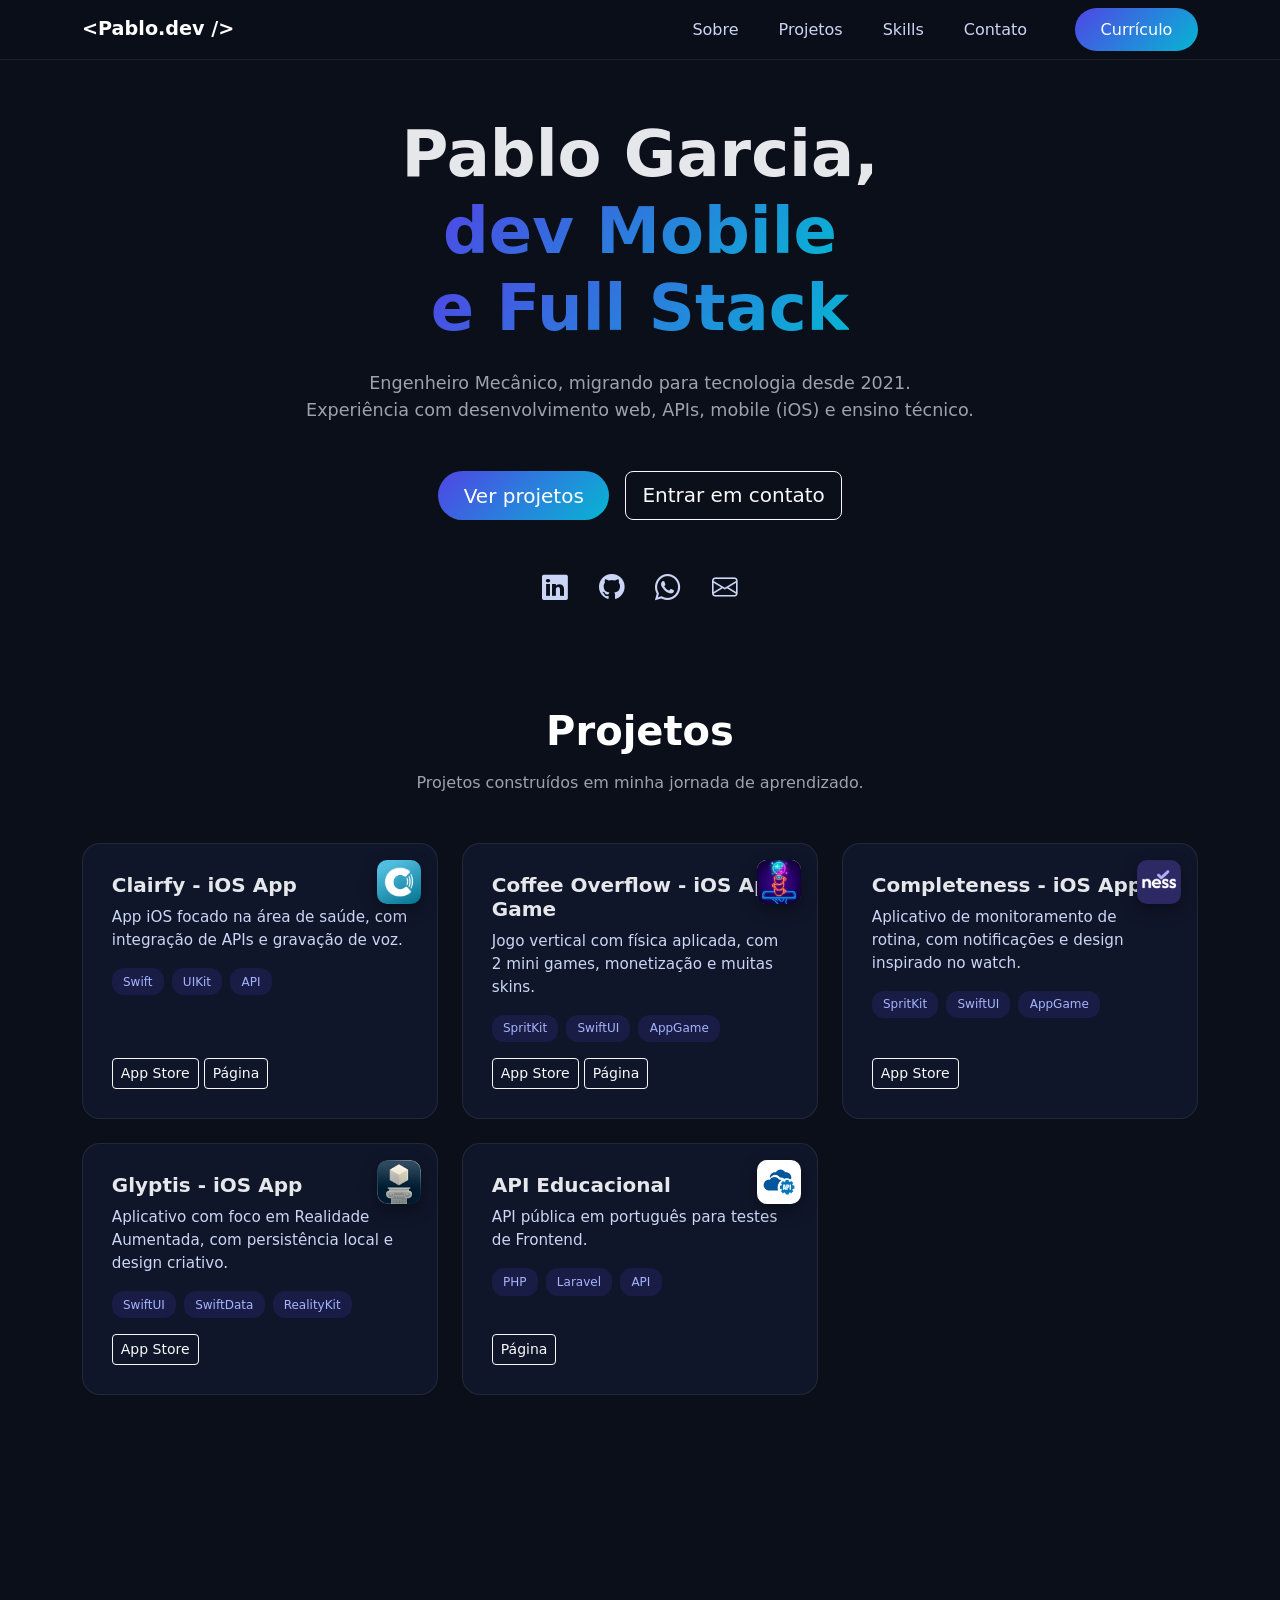
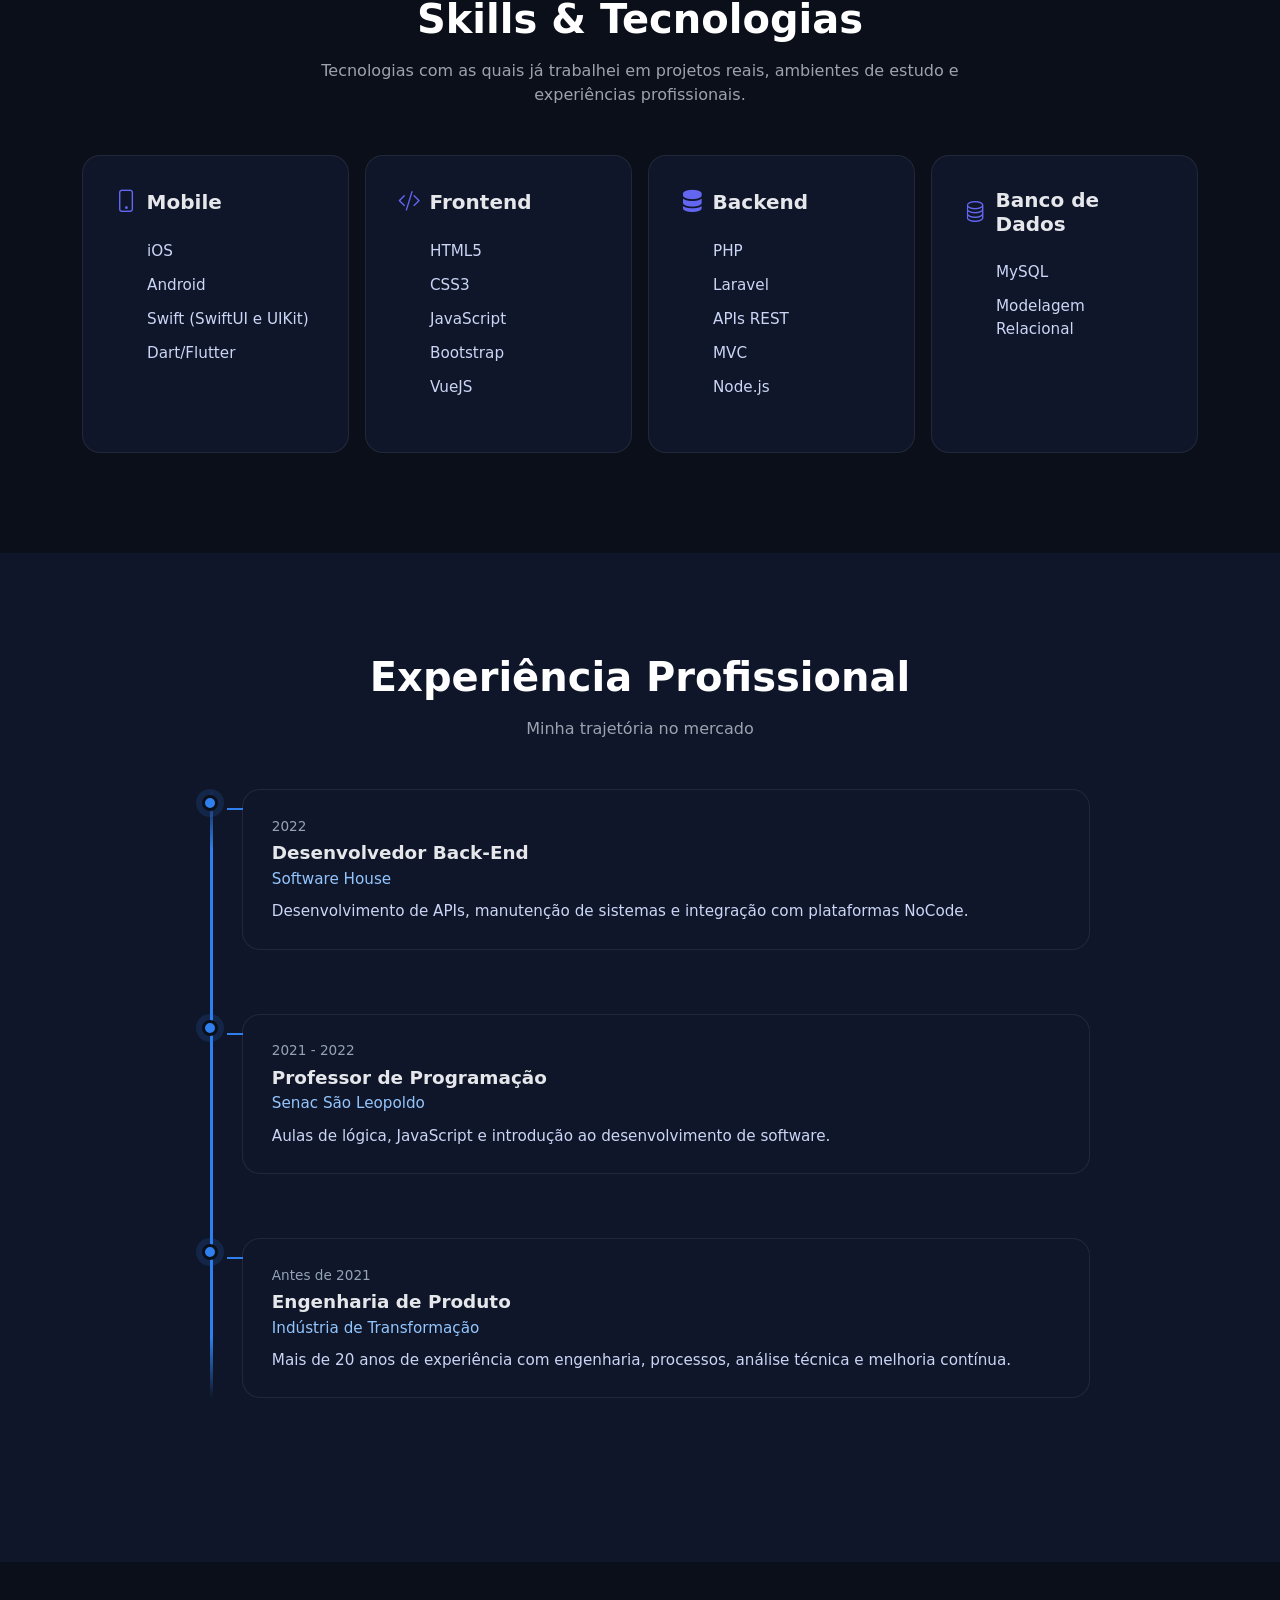
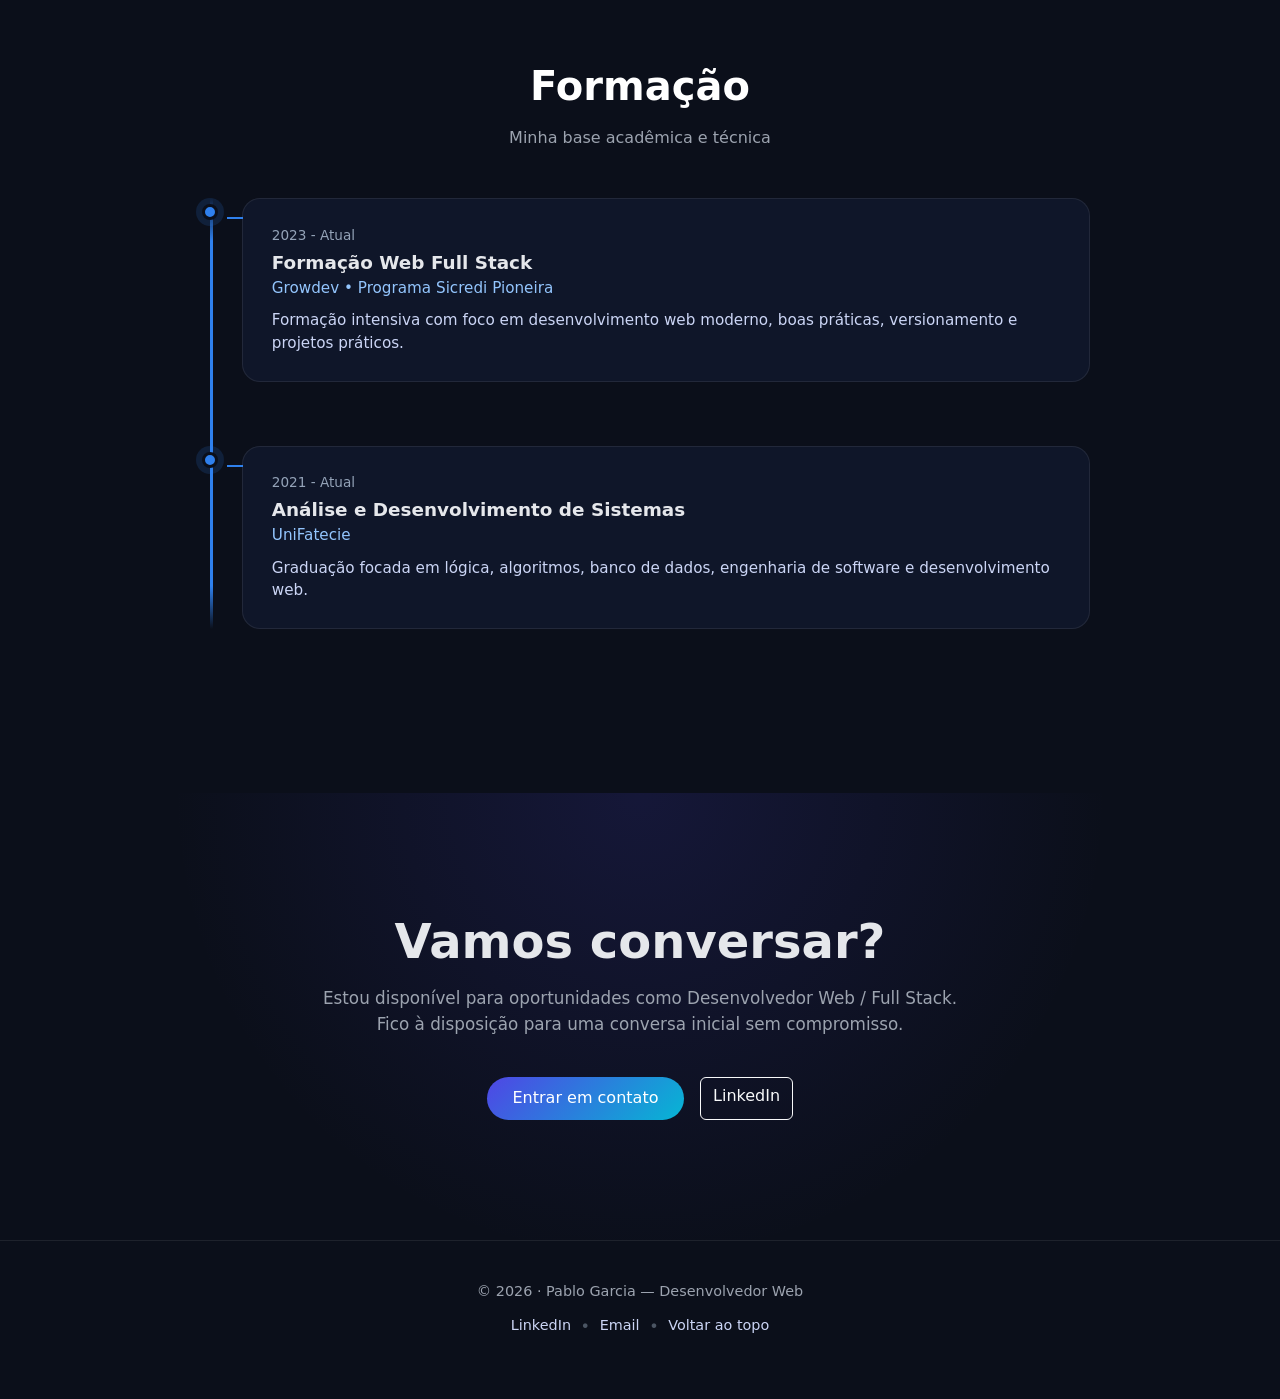
==== index.html @ 24e89b58 "Adição de colunas e correção de alguns dados" ====
<!DOCTYPE html>
<html lang="pt-BR">

<head>
    <meta charset="UTF-8" />
    <meta name="viewport" content="width=device-width, initial-scale=1.0" />
    <title>Pablo Garcia | Portfólio</title>

    <!-- Bootstrap -->
    <link href="https://cdn.jsdelivr.net/npm/bootstrap@5.3.3/dist/css/bootstrap.min.css" rel="stylesheet" />

    <!-- Icons -->
    <link href="https://cdn.jsdelivr.net/npm/bootstrap-icons@1.11.3/font/bootstrap-icons.css" rel="stylesheet" />

    <!-- Custom CSS -->
    <link rel="stylesheet" href="css/style.css" />
</head>

<body>

    <!-- NAVBAR -->
    <nav class="navbar navbar-expand-lg navbar-dark fixed-top custom-navbar">
        <div class="container">
            <a class="navbar-brand fw-bold" href="#">
                &lt;Pablo.dev /&gt;
            </a>

            <button class="navbar-toggler" type="button" data-bs-toggle="collapse" data-bs-target="#navbarNav">
                <span class="navbar-toggler-icon"></span>
            </button>

            <div class="collapse navbar-collapse justify-content-end" id="navbarNav">
                <ul class="navbar-nav align-items-lg-center gap-lg-4">
                    <li class="nav-item">
                        <a class="nav-link" href="#sobre">Sobre</a>
                    </li>
                    <li class="nav-item">
                        <a class="nav-link" href="#projetos">Projetos</a>
                    </li>
                    <li class="nav-item">
                        <a class="nav-link" href="#skills">Skills</a>
                    </li>
                    <li class="nav-item">
                        <a class="nav-link" href="#contato">Contato</a>
                    </li>
                    <li class="nav-item">
                        <a class="btn btn-gradient ms-lg-3" href="#">
                            Currículo
                        </a>
                    </li>
                </ul>
            </div>
        </div>
    </nav>

    <!-- HERO -->
    <section class="hero-section d-flex align-items-center">
        <div class="container text-center">

            <!-- <span class="badge badge-available mb-4">
                Disponível para novas oportunidades
            </span> -->

            <h1 class="hero-title mt-3">
                Pablo Garcia, <br />
                <span class="gradient-text">dev Mobile</span><br />
                <span class="gradient-text">e Full Stack</span>
            </h1>

            <p class="hero-subtitle mt-4">
                Engenheiro Mecânico, migrando para tecnologia desde 2021.<br />
                Experiência com desenvolvimento web, APIs, mobile (iOS)
                e ensino técnico.
            </p>

            <div class="d-flex justify-content-center gap-3 mt-5 flex-wrap">
                <a href="#projetos" class="btn btn-gradient btn-lg">
                    Ver projetos
                </a>
                <a href="#contato" class="btn btn-outline-light btn-lg">
                    Entrar em contato
                </a>
            </div>

            <div class="social-icons mt-5">
                <a href="https://www.linkedin.com/in/pablogarciadev/" class="me-3" target="_blank"
                    rel="noopener noreferrer" aria-label="LinkedIn">
                    <i class="bi bi-linkedin"></i></a>

                <a href="https://github.com/PabloGarcia48" class="me-3" target="_blank" rel="noopener noreferrer"
                    aria-label="GitHub">
                    <i class="bi bi-github"></i></a>

                <a href="https://wa.me/5551993482929" class="me-3" target="_blank" rel="noopener noreferrer"
                    aria-label="WhatsApp">
                    <i class="bi bi-whatsapp"></i></a>

                <a href="mailto:pablorobertodev@gmail.com" aria-label="email">
                    <i class="bi bi-envelope"></i></a>
            </div>

        </div>
    </section>

    <!-- PROJETOS -->
    <section id="projetos" class="section-padding">
        <div class="container">

            <div class="section-header text-center mb-5">
                <h2 class="section-title">Projetos</h2>
                <p class="section-subtitle">
                    Projetos construídos em minha jornada de aprendizado.
                </p>
            </div>

            <div class="row g-4">

                <!-- Projeto 1 -->
                <div class="col-md-6 col-lg-4">
                    <div class="project-card h-100">

                        <!-- App Icon -->
                        <img src="assets/ClairfyIcon.png" alt="Ícone do app Clairfy" class="project-icon" />

                        <div class="project-body">
                            <h5 class="project-title">Clairfy - iOS App</h5>
                            <p class="project-description">
                                App iOS focado na área de saúde,
                                com integração de APIs e gravação de voz.
                            </p>

                            <div class="project-tags">
                                <span class="tag">Swift</span>
                                <span class="tag">UIKit</span>
                                <span class="tag">API</span>
                            </div>
                        </div>

                        <div class="project-footer mt-3">
                            <a href="https://apps.apple.com/br/app/clairfy/id6747406139?l=en-GB" target="_blank"
                                rel="noopener noreferrer" class="btn btn-sm btn-outline-light">
                                App Store
                            </a>
                            <a href="https://clairfy.netlify.app" target="_blank" rel="noopener noreferrer"
                                class="btn btn-sm btn-outline-light">
                                Página
                            </a>
                        </div>
                    </div>
                </div>


                <!-- Projeto 2 -->

                <div class="col-md-6 col-lg-4">
                    <div class="project-card h-100">

                        <!-- App Icon -->
                        <img src="assets/CoffeeOverflowIcon.jpeg" alt="Ícone do app Coffee Overflow"
                            class="project-icon" />

                        <div class="project-body">
                            <h5 class="project-title">Coffee Overflow - iOS App Game</h5>
                            <p class="project-description">
                                Jogo vertical com física aplicada,
                                com 2 mini games, monetização e muitas skins.
                            </p>

                            <div class="project-tags">
                                <span class="tag">SpritKit</span>
                                <span class="tag">SwiftUI</span>
                                <span class="tag">AppGame</span>
                            </div>
                        </div>

                        <div class="project-footer mt-3">
                            <a href="https://apps.apple.com/br/app/coffee-overflow-neon-rhythm/id6760731874?l=en-GB"
                                target="_blank" rel="noopener noreferrer" class="btn btn-sm btn-outline-light">
                                App Store
                            </a>
                            <a href="https://coffeeoverflow.lovable.app" target="_blank" rel="noopener noreferrer"
                                class="btn btn-sm btn-outline-light">
                                Página
                            </a>
                        </div>
                    </div>
                </div>

                <!-- Projeto 3 -->

                <div class="col-md-6 col-lg-4">
                    <div class="project-card h-100">

                        <!-- App Icon -->
                        <img src="assets/completenessIcon.jpg" alt="Ícone do app Completeness" class="project-icon" />

                        <div class="project-body">
                            <h5 class="project-title">Completeness - iOS App</h5>
                            <p class="project-description">
                                Aplicativo de monitoramento de rotina,
                                com notificações e design inspirado no watch.
                            </p>

                            <div class="project-tags">
                                <span class="tag">SpritKit</span>
                                <span class="tag">SwiftUI</span>
                                <span class="tag">AppGame</span>
                            </div>
                        </div>

                        <div class="project-footer mt-3">
                            <a href="https://apps.apple.com/br/app/completeness/id6752423274?l=en-GB" target="_blank"
                                rel="noopener noreferrer" class="btn btn-sm btn-outline-light">
                                App Store
                            </a>
                        </div>
                    </div>
                </div>

                <!-- Projeto 4 -->

                <div class="col-md-6 col-lg-4">
                    <div class="project-card h-100">

                        <!-- App Icon -->
                        <img src="assets/GlyptisIcon.png" alt="Ícone do app Glyptis" class="project-icon" />

                        <div class="project-body">
                            <h5 class="project-title">Glyptis - iOS App</h5>
                            <p class="project-description">
                                Aplicativo com foco em Realidade Aumentada,
                                com persistência local e design criativo.
                            </p>

                            <div class="project-tags">
                                <span class="tag">SwiftUI</span>
                                <span class="tag">SwiftData</span>
                                <span class="tag">RealityKit</span>
                            </div>
                        </div>

                        <div class="project-footer mt-3">
                            <a href="https://apps.apple.com/br/app/glyptis-realidade-esculpida/id6755839447?l=en-GB"
                                target="_blank" rel="noopener noreferrer" class="btn btn-sm btn-outline-light">
                                App Store
                            </a>
                        </div>
                    </div>
                </div>

                <!-- Projeto 5 -->

                <div class="col-md-6 col-lg-4">
                    <div class="project-card h-100">

                        <!-- App Icon -->
                        <img src="assets/logoAPI.jpg" alt="Ícone do app Vibe4Fit" class="project-icon" />

                        <div class="project-body">
                            <h5 class="project-title">API Educacional</h5>
                            <p class="project-description">
                                API pública em português para testes
                                de Frontend.
                            </p>

                            <div class="project-tags">
                                <span class="tag">PHP</span>
                                <span class="tag">Laravel</span>
                                <span class="tag">API</span>
                            </div>
                        </div>

                        <div class="project-footer mt-3">
                            <a href="https://api-professores-main-2dg03s.laravel.cloud" target="_blank"
                                rel="noopener noreferrer" class="btn btn-sm btn-outline-light">
                                Página
                            </a>
                        </div>
                    </div>
                </div>
            </div>
        </div>
    </section>

    <!-- SKILLS -->
    <section id="skills" class="section-padding">
        <div class="container">

            <div class="section-header text-center mb-5">
                <h2 class="section-title">Skills & Tecnologias</h2>
                <p class="section-subtitle">
                    Tecnologias com as quais já trabalhei em projetos reais,
                    ambientes de estudo e experiências profissionais.
                </p>
            </div>

            <div class="row g-3">

                <!-- Mobile -->
                <div class="col-md-6 col-lg-3">
                    <div class="skill-card h-100">
                        <h5 class="skill-title">
                            <i class="bi bi-phone"></i> Mobile
                        </h5>

                        <ul class="skill-list">
                            <li>iOS</li>
                            <li>Android</li>
                            <li>Swift (SwiftUI e UIKit)</li>
                            <li>Dart/Flutter</li>
                        </ul>
                    </div>
                </div>

                <!-- Frontend -->
                <div class="col-md-6 col-lg-3">
                    <div class="skill-card h-100">
                        <h5 class="skill-title">
                            <i class="bi bi-code-slash"></i> Frontend
                        </h5>

                        <ul class="skill-list">
                            <li>HTML5</li>
                            <li>CSS3</li>
                            <li>JavaScript</li>
                            <li>Bootstrap</li>
                            <li>VueJS</li>
                        </ul>
                    </div>
                </div>

                <!-- Backend -->
                <div class="col-md-6 col-lg-3">
                    <div class="skill-card h-100">
                        <h5 class="skill-title">
                            <i class="bi bi-server"></i> Backend
                        </h5>

                        <ul class="skill-list">
                            <li>PHP</li>
                            <li>Laravel</li>
                            <li>APIs REST</li>
                            <li>MVC</li>
                            <li>Node.js</li>
                        </ul>
                    </div>
                </div>

                <!-- Banco de Dados -->
                <div class="col-md-6 col-lg-3">
                    <div class="skill-card h-100">
                        <h5 class="skill-title">
                            <i class="bi bi-database"></i> Banco de Dados
                        </h5>

                        <ul class="skill-list">
                            <li>MySQL</li>
                            <li>Modelagem Relacional</li>
                        </ul>
                    </div>
                </div>

                <!-- Ferramentas -->
                <!-- <div class="col-md-6 col-lg-4">
                    <div class="skill-card h-100">
                        <h5 class="skill-title">
                            <i class="bi bi-tools"></i> Ferramentas
                        </h5>

                        <ul class="skill-list">
                            <li>Xcode</li>
                            <li>VS Code</li>
                            <li>Git & GitHub</li>
                            <li>Postman</li>
                            <li>DBeaver</li>
                        </ul>
                    </div>
                </div> -->

                <!-- Ensino & Soft Skills -->
                <!-- <div class="col-md-6 col-lg-4">
                    <div class="skill-card h-100">
                        <h5 class="skill-title">
                            <i class="bi bi-mortarboard"></i> Ensino & Soft Skills
                        </h5>

                        <ul class="skill-list">
                            <li>Didática</li>
                            <li>Lógica de Programação</li>
                            <li>Mentoria</li>
                            <li>Comunicação</li>
                        </ul>
                    </div>
                </div> -->

            </div>
        </div>
    </section>

    <!-- Experiência Profissional -->

    <section id="experience" class="section-padding section-dark">
        <div class="container">
            <div class="section-header text-center mb-5">
                <h2 class="section-title">Experiência Profissional</h2>
                <p class="section-subtitle">Minha trajetória no mercado</p>
            </div>

            <div class="timeline">

                <div class="timeline-item">
                    <div class="timeline-dot"></div>
                    <div class="timeline-content">
                        <span class="timeline-date">2022</span>
                        <h5>Desenvolvedor Back-End</h5>
                        <span class="timeline-company">Software House</span>
                        <p>
                            Desenvolvimento de APIs, manutenção de sistemas e integração com plataformas NoCode.
                        </p>
                    </div>
                </div>

                <div class="timeline-item">
                    <div class="timeline-dot"></div>
                    <div class="timeline-content">
                        <span class="timeline-date">2021 - 2022</span>
                        <h5>Professor de Programação</h5>
                        <span class="timeline-company">Senac São Leopoldo</span>
                        <p>
                            Aulas de lógica, JavaScript e introdução ao desenvolvimento de software.
                        </p>
                    </div>
                </div>

                <div class="timeline-item">
                    <div class="timeline-dot"></div>
                    <div class="timeline-content">
                        <span class="timeline-date">Antes de 2021</span>
                        <h5>Engenharia de Produto</h5>
                        <span class="timeline-company">Indústria de Transformação</span>
                        <p>
                            Mais de 20 anos de experiência com engenharia, processos,
                            análise técnica e melhoria contínua.
                        </p>
                    </div>
                </div>

            </div>
        </div>
    </section>


    <!-- Formacao -->

    <section id="education" class="section-padding">
        <div class="container">
            <div class="section-header text-center mb-5">
                <h2 class="section-title">Formação</h2>
                <p class="section-subtitle">Minha base acadêmica e técnica</p>
            </div>

            <div class="timeline">

                <div class="timeline-item">
                    <div class="timeline-dot"></div>
                    <div class="timeline-content">
                        <span class="timeline-date">2023 - Atual</span>
                        <h5>Formação Web Full Stack</h5>
                        <span class="timeline-company">Growdev • Programa Sicredi Pioneira</span>
                        <p>
                            Formação intensiva com foco em desenvolvimento web moderno, boas práticas,
                            versionamento e projetos práticos.
                        </p>
                    </div>
                </div>

                <div class="timeline-item">
                    <div class="timeline-dot"></div>
                    <div class="timeline-content">
                        <span class="timeline-date">2021 - Atual</span>
                        <h5>Análise e Desenvolvimento de Sistemas</h5>
                        <span class="timeline-company">UniFatecie</span>
                        <p>
                            Graduação focada em lógica, algoritmos, banco de dados,
                            engenharia de software e desenvolvimento web.
                        </p>
                    </div>
                </div>

            </div>
        </div>
    </section>


    <!-- Call to Action -->

    <section id="cta" class="cta-section">
        <div class="container text-center">
            <h2 class="cta-title">Vamos conversar?</h2>
            <p class="cta-subtitle">
                Estou disponível para oportunidades como Desenvolvedor Web / Full Stack.
                Fico à disposição para uma conversa inicial sem compromisso.
            </p>

            <div class="cta-buttons">
                <a href="mailto:seuemail@email.com" class="btn btn-gradient">
                    Entrar em contato
                </a>
                <a href="https://www.linkedin.com/in/seulinkedin" target="_blank" class="btn btn-outline-light">
                    LinkedIn
                </a>
            </div>
        </div>
    </section>



    <!-- Footer -->
    <footer class="site-footer">
        <div class="container text-center">
            <p>
                © 2026 · Pablo Garcia — Desenvolvedor Web
            </p>

            <div class="footer-links">
                <a href="https://www.linkedin.com/in/seulinkedin" target="_blank">
                    LinkedIn
                </a>
                <span>•</span>
                <a href="mailto:seuemail@email.com">
                    Email
                </a>
                <span>•</span>
                <a href="#top">
                    Voltar ao topo
                </a>
            </div>
        </div>
    </footer>



    <!-- Bootstrap JS -->
    <script src="https://cdn.jsdelivr.net/npm/bootstrap@5.3.3/dist/js/bootstrap.bundle.min.js"></script>

    <!-- Animacao JS -->
    <script>
        document.addEventListener("DOMContentLoaded", () => {
            const items = document.querySelectorAll(".timeline-item");

            const observer = new IntersectionObserver(
                (entries, observer) => {
                    entries.forEach(entry => {
                        if (entry.isIntersecting) {
                            entry.target.classList.add("is-visible");
                            observer.unobserve(entry.target);
                        }
                    });
                },
                {
                    threshold: 0.25
                }
            );

            items.forEach(item => observer.observe(item));
        });
    </script>

</body>

</html>
---- css/style.css ----
/* =========================
   RESET / BASE
========================= */

* {
  margin: 0;
  padding: 0;
  box-sizing: border-box;
}

body {
  background-color: #0b0f1a;
  color: #e5e7eb;
  font-family: "Inter", system-ui, sans-serif;
  scroll-behavior: smooth;
}

/* =========================
   NAVBAR
========================= */

.custom-navbar {
  background: rgba(11, 15, 26, 0.85);
  backdrop-filter: blur(10px);
  border-bottom: 1px solid rgba(255, 255, 255, 0.08);
}

.navbar-brand {
  font-size: 1.2rem;
  font-weight: 700;
  color: #ffffff !important;
}

.nav-link {
  color: #cbd5f5 !important;
  transition: color 0.3s ease;
}

.nav-link:hover {
  color: #ffffff !important;
}

/* =========================
   BOTÕES
========================= */

.btn-gradient {
  background: linear-gradient(135deg, #4f46e5, #06b6d4);
  color: #ffffff;
  border: none;
  border-radius: 30px;
  padding: 0.6rem 1.6rem;
  transition: transform 0.2s ease, box-shadow 0.2s ease;
}

.btn-gradient:hover {
  transform: translateY(-2px);
  box-shadow: 0 10px 25px rgba(79, 70, 229, 0.4);
}

/* =========================
   HERO
========================= */

.hero-section {
  /* min-height: 100vh; */
  padding-top: 100px;
  text-align: center;
}

.badge-available {
  background: rgba(34, 197, 94, 0.15);
  color: #22c55e;
  padding: 0.5rem 1rem;
  border-radius: 20px;
  font-size: 0.9rem;
  display: inline-block;
  margin-bottom: 1rem;
}

.hero-title {
  font-size: clamp(2.5rem, 5vw, 4rem);
  font-weight: 800;
  line-height: 1.2;
  margin-bottom: 1rem;
}

.gradient-text {
  background: linear-gradient(135deg, #4f46e5, #06b6d4);
  -webkit-background-clip: text;
  -webkit-text-fill-color: transparent;
}

.hero-subtitle {
  max-width: 720px;
  margin: 0 auto;
  font-size: 1.1rem;
  color: #9ca3af;
}

/* =========================
   SOCIAL ICONS
========================= */

.social-icons {
  margin-top: 2rem;
}

.social-icons a {
  font-size: 1.6rem;
  color: #cbd5f5;
  margin: 0 0.6rem;
  transition: color 0.3s ease;
}

.social-icons a:hover {
  color: #ffffff;
}

/* =========================
   SECTIONS
========================= */

.section-padding {
  padding: 100px 0;
}

.section-dark {
  background-color: #0f1629;
}

/* =========================
   SECTION HEADERS (GENÉRICOS)
========================= */

.section-header {
  text-align: center;
  margin-bottom: 4rem;
}

.section-header h2 {
  font-size: 2.5rem;
  font-weight: 800;
  color: #ffffff;
}

.section-header p {
  max-width: 640px;
  margin: 1rem auto 0;
  color: #9ca3af;
}

/* =========================
   PROJECT CARDS
========================= */

.project-card {
  background: #0f1629;
  border: 1px solid rgba(255, 255, 255, 0.08);
  border-radius: 18px;
  padding: 1.8rem;
  display: flex;
  flex-direction: column;
  justify-content: space-between;
  transition: transform 0.3s ease, box-shadow 0.3s ease;
}

.project-card:hover {
  transform: translateY(-6px);
  box-shadow: 0 20px 40px rgba(0, 0, 0, 0.4);
}

.project-title {
  font-weight: 700;
  margin-bottom: 0.6rem;
}

.project-description {
  font-size: 0.95rem;
  color: #cbd5f5;
  margin-bottom: 1rem;
}

/* =========================
   TAGS
========================= */

.project-tags {
  display: flex;
  flex-wrap: wrap;
  gap: 0.5rem;
}

.tag {
  background: rgba(79, 70, 229, 0.15);
  color: #a5b4fc;
  font-size: 0.75rem;
  padding: 0.3rem 0.7rem;
  border-radius: 12px;
}

/* =========================
   SKILLS
========================= */

.skill-card {
  background: #0f1629;
  border: 1px solid rgba(255, 255, 255, 0.08);
  border-radius: 18px;
  padding: 2rem;
  transition: transform 0.3s ease, box-shadow 0.3s ease;
}

.skill-card:hover {
  transform: translateY(-5px);
  box-shadow: 0 18px 36px rgba(0, 0, 0, 0.4);
}

.skill-title {
  font-weight: 700;
  margin-bottom: 1.2rem;
  display: flex;
  align-items: center;
  gap: 0.6rem;
}

.skill-title i {
  font-size: 1.4rem;
  color: #6366f1;
}

.skill-list {
  list-style: none;
}

.skill-list li {
  padding: 0.35rem 0;
  color: #cbd5f5;
  font-size: 0.95rem;
}

/* =========================
   TIMELINE (CORRIGIDA)
========================= */

.timeline {
  position: relative;
  max-width: 900px;
  margin: 0 auto;
  padding-left: 0;
}

/* linha só entre os eventos */
.timeline::before {
  content: "";
  position: absolute;
  left: 20px;
  top: 0;
  bottom: 0;
  width: 3px;
  background: linear-gradient(
    to bottom,
    transparent,
    #2f80ed 10%,
    #2f80ed 90%,
    transparent
  );
}

.timeline-item {
  position: relative;
  display: flex;
  gap: 24px;
  margin-bottom: 4rem;
}

/* DOT real */
.timeline-dot {
  flex-shrink: 0;
  width: 16px;
  height: 16px;
  margin-left: 12px;
  margin-top: 6px;
  background-color: #2f80ed;
  border-radius: 50%;
  border: 3px solid #0b0f1a;
  box-shadow: 0 0 0 6px rgba(47, 128, 237, 0.15);
}

/* CARD conectado */
.timeline-content {
  background-color: #0f1629;
  border: 1px solid rgba(255, 255, 255, 0.08);
  padding: 1.6rem 1.8rem;
  border-radius: 18px;
  width: 100%;
  position: relative;
}

/* “ponte” entre dot e card */
.timeline-content::before {
  content: "";
  position: absolute;
  left: -16px;
  top: 18px;
  width: 16px;
  height: 2px;
  background-color: #2f80ed;
}

.timeline-date {
  font-size: 0.85rem;
  color: #94a3b8;
  margin-bottom: 0.4rem;
  display: block;
}

.timeline-content h5 {
  font-size: 1.15rem;
  font-weight: 700;
  margin-bottom: 0.2rem;
}

.timeline-company {
  font-size: 0.95rem;
  color: #93c5fd;
  margin-bottom: 0.6rem;
  display: block;
}

.timeline-content p {
  font-size: 0.95rem;
  color: #cbd5f5;
  margin: 0;
}

/* =========================
   MOBILE
========================= */

@media (max-width: 768px) {
  .timeline::before {
    left: 14px;
  }

  .timeline-dot {
    margin-left: 6px;
  }

  .timeline-content::before {
    left: -12px;
    width: 12px;
  }
}


/* =========================
   RESPONSIVO
========================= */

@media (max-width: 768px) {
  .section-padding {
    padding: 80px 0;
  }

  .hero-title {
    font-size: 2.4rem;
  }

  .timeline {
    padding-left: 24px;
  }

  .timeline-content {
    margin-left: 24px;
    padding: 1.2rem;
  }
}

/* =========================
   TIMELINE – ANIMAÇÃO
========================= */

.timeline-item {
  opacity: 0;
  transform: translateY(30px);
  transition:
    opacity 0.6s ease-out,
    transform 0.6s ease-out;
}

/* estado visível */
.timeline-item.is-visible {
  opacity: 1;
  transform: translateY(0);
}

/* dot entra antes */
.timeline-dot {
  transform: scale(0);
  transition: transform 0.4s ease-out;
}

.timeline-item.is-visible .timeline-dot {
  transform: scale(1);
}

/* card entra levemente depois */
.timeline-content {
  opacity: 0;
  transform: translateX(20px);
  transition:
    opacity 0.5s ease-out 0.15s,
    transform 0.5s ease-out 0.15s;
}

.timeline-item.is-visible .timeline-content {
  opacity: 1;
  transform: translateX(0);
}

/* =========================
   CTA FINAL
========================= */

.cta-section {
  padding: 120px 0;
  background: radial-gradient(
    circle at top,
    rgba(79, 70, 229, 0.15),
    transparent 60%
  );
}

.cta-title {
  font-size: clamp(2rem, 4vw, 3rem);
  font-weight: 800;
  margin-bottom: 1rem;
}

.cta-subtitle {
  max-width: 640px;
  margin: 0 auto 2.5rem;
  color: #9ca3af;
  font-size: 1.05rem;
}

.cta-buttons {
  display: flex;
  justify-content: center;
  gap: 1rem;
  flex-wrap: wrap;
}

/* =========================
   FOOTER
========================= */

.site-footer {
  padding: 40px 0 60px;
  background-color: #0b0f1a;
  border-top: 1px solid rgba(255, 255, 255, 0.08);
}

.site-footer p {
  margin: 0;
  font-size: 0.9rem;
  color: #9ca3af;
}

.footer-links {
  margin-top: 0.8rem;
  display: flex;
  justify-content: center;
  gap: 0.6rem;
  flex-wrap: wrap;
}

.footer-links a {
  color: #cbd5f5;
  font-size: 0.9rem;
  text-decoration: none;
  transition: color 0.3s;
}

.footer-links a:hover {
  color: #ffffff;
}

.footer-links span {
  color: #4b5563;
}

/* =========================
   PROJECT ICON
========================= */

.project-card {
  position: relative;
}

.project-icon {
  position: absolute;
  top: 16px;
  right: 16px;
  width: 44px;
  height: 44px;
  border-radius: 10px;
  object-fit: cover;
  box-shadow: 0 6px 16px rgba(0, 0, 0, 0.35);
  background-color: #111827;
}

.project-card:hover .project-icon {
  transform: scale(1.05);
  transition: transform 0.2s ease;
}
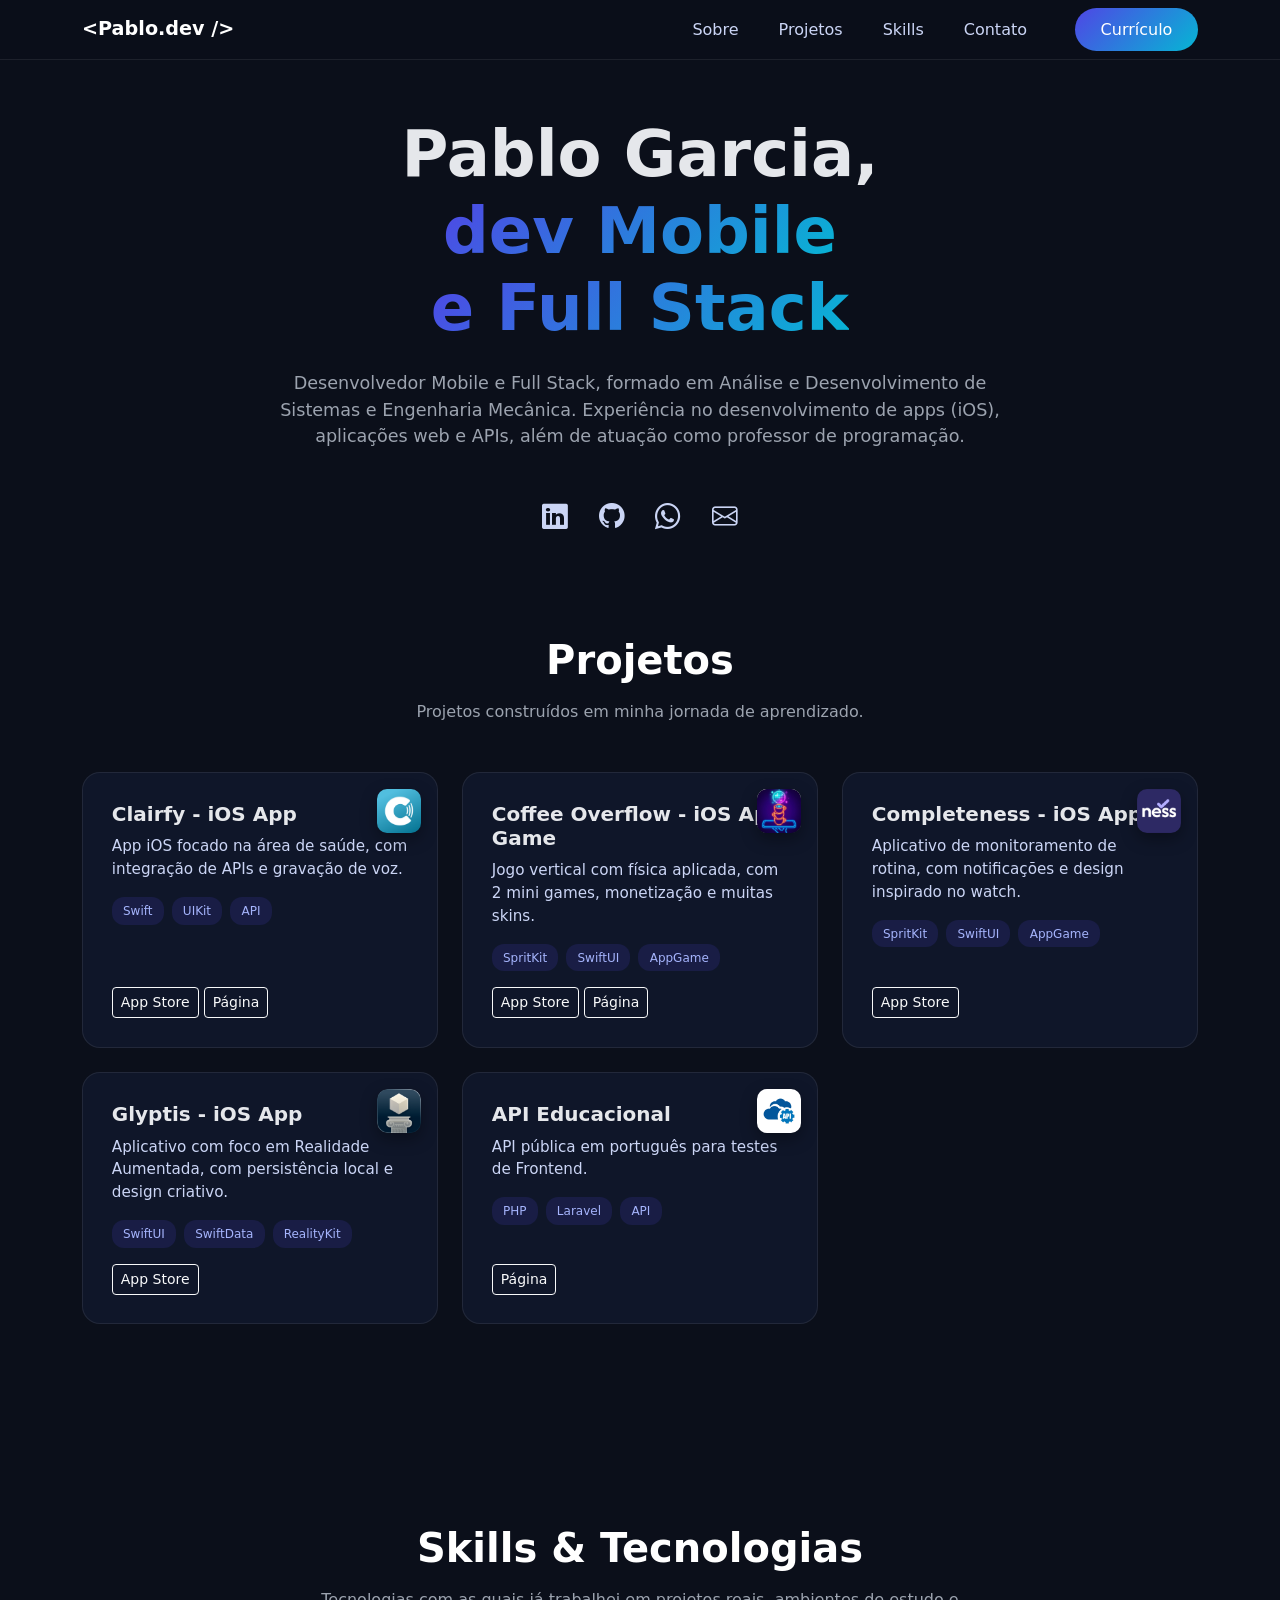
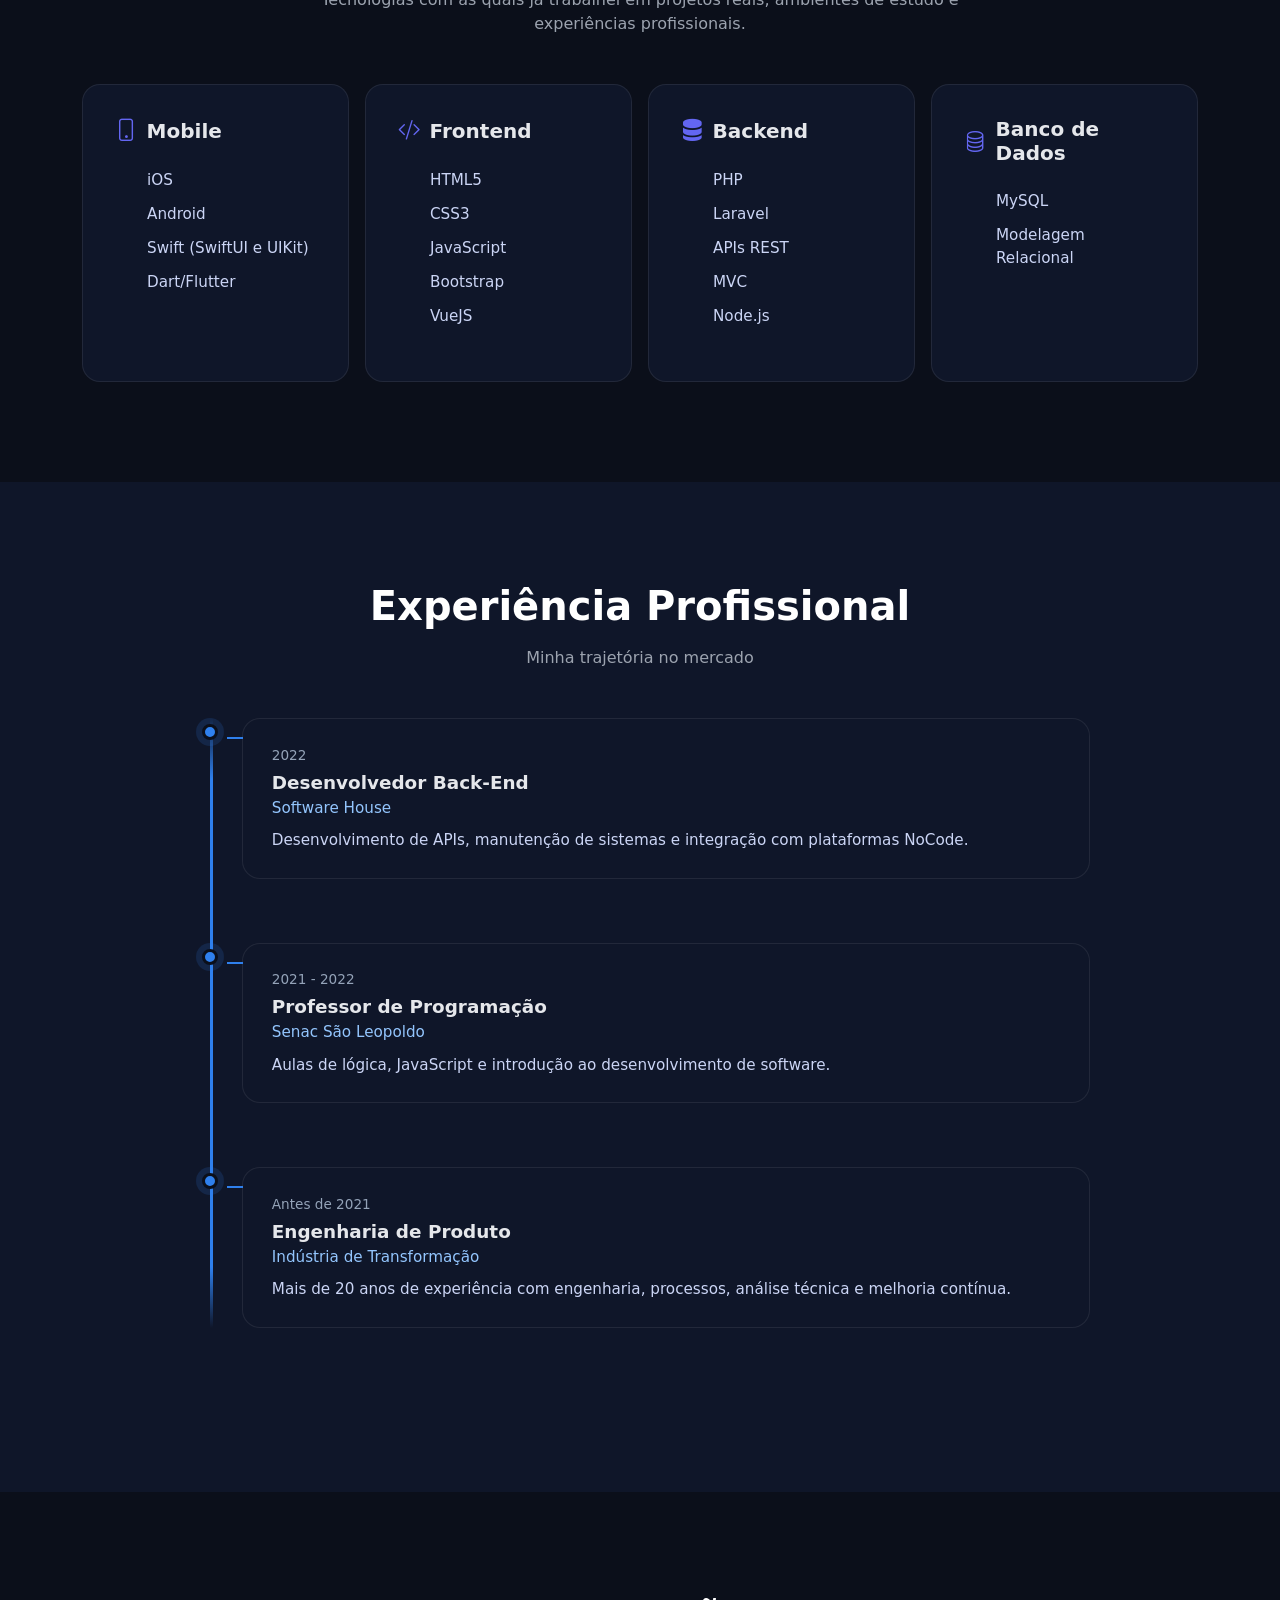
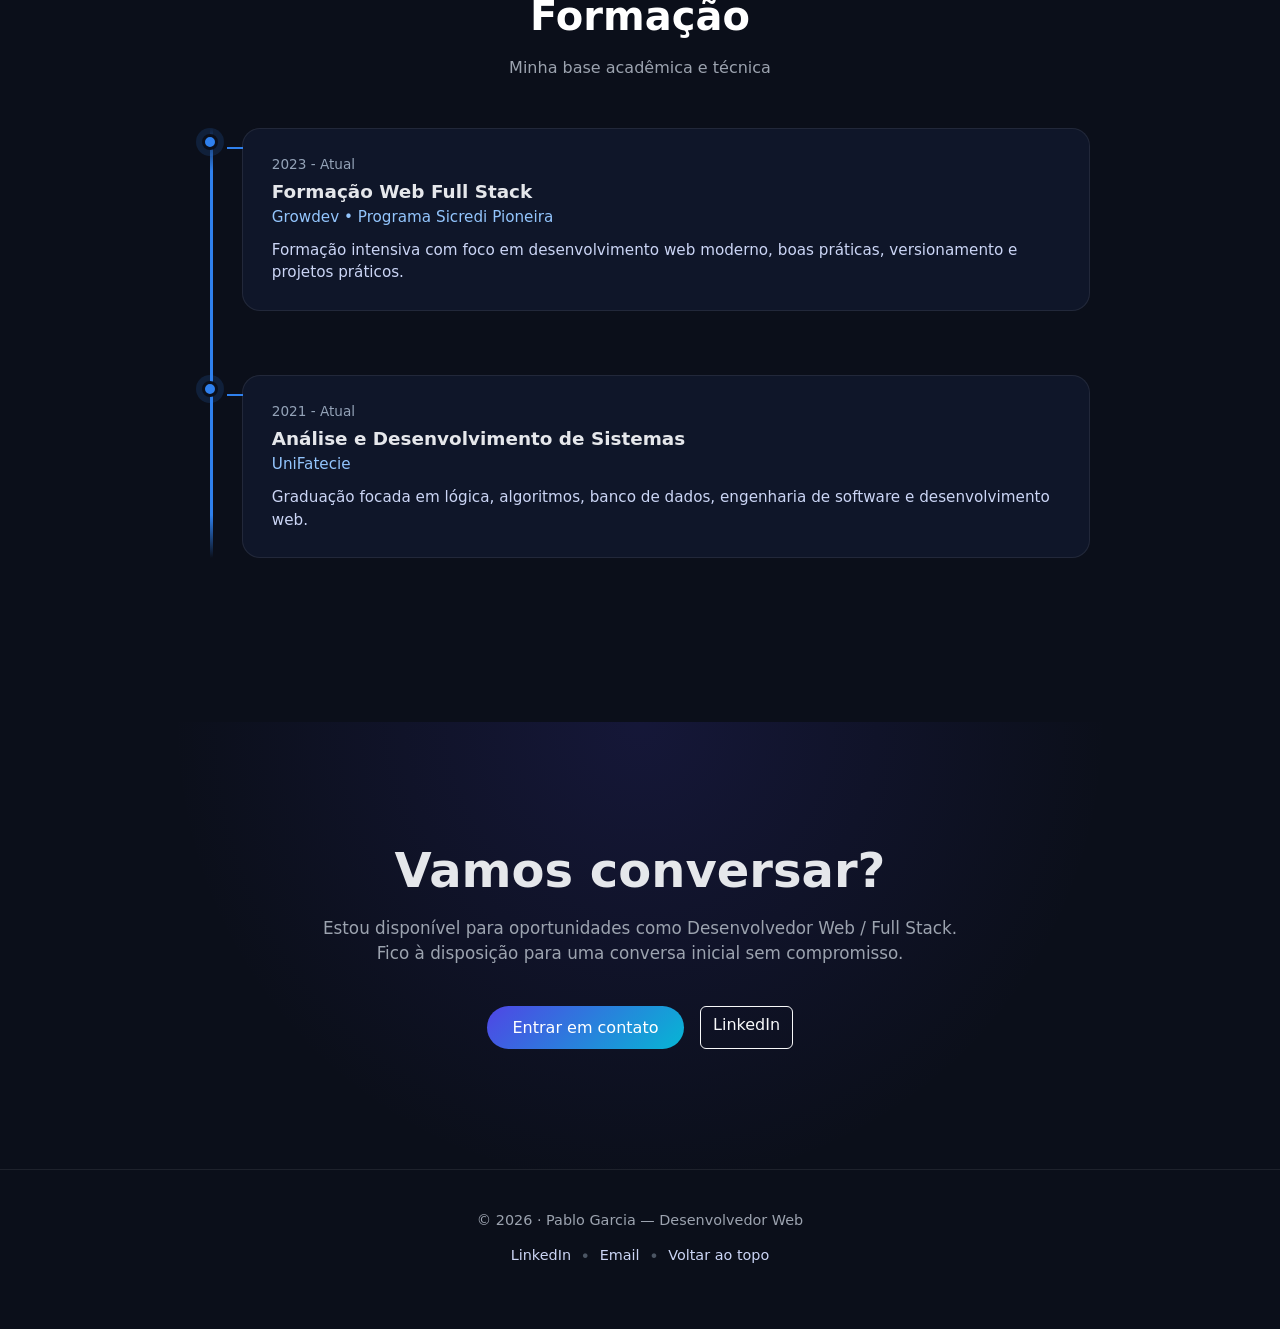
==== commit c945f91e: "Retirada de botoes e atualizaçao do resumo" ====
--- a/index.html
+++ b/index.html
@@ -68,19 +68,19 @@
             </h1>
 
             <p class="hero-subtitle mt-4">
-                Engenheiro Mecânico, migrando para tecnologia desde 2021.<br />
-                Experiência com desenvolvimento web, APIs, mobile (iOS)
-                e ensino técnico.
+                Desenvolvedor Mobile e Full Stack, formado em Análise e Desenvolvimento de Sistemas e Engenharia
+                Mecânica. Experiência no desenvolvimento de apps (iOS), aplicações web e APIs, além de atuação como
+                professor de programação.
             </p>
 
-            <div class="d-flex justify-content-center gap-3 mt-5 flex-wrap">
+            <!-- <div class="d-flex justify-content-center gap-3 mt-5 flex-wrap">
                 <a href="#projetos" class="btn btn-gradient btn-lg">
                     Ver projetos
                 </a>
                 <a href="#contato" class="btn btn-outline-light btn-lg">
                     Entrar em contato
                 </a>
-            </div>
+            </div> -->
 
             <div class="social-icons mt-5">
                 <a href="https://www.linkedin.com/in/pablogarciadev/" class="me-3" target="_blank"
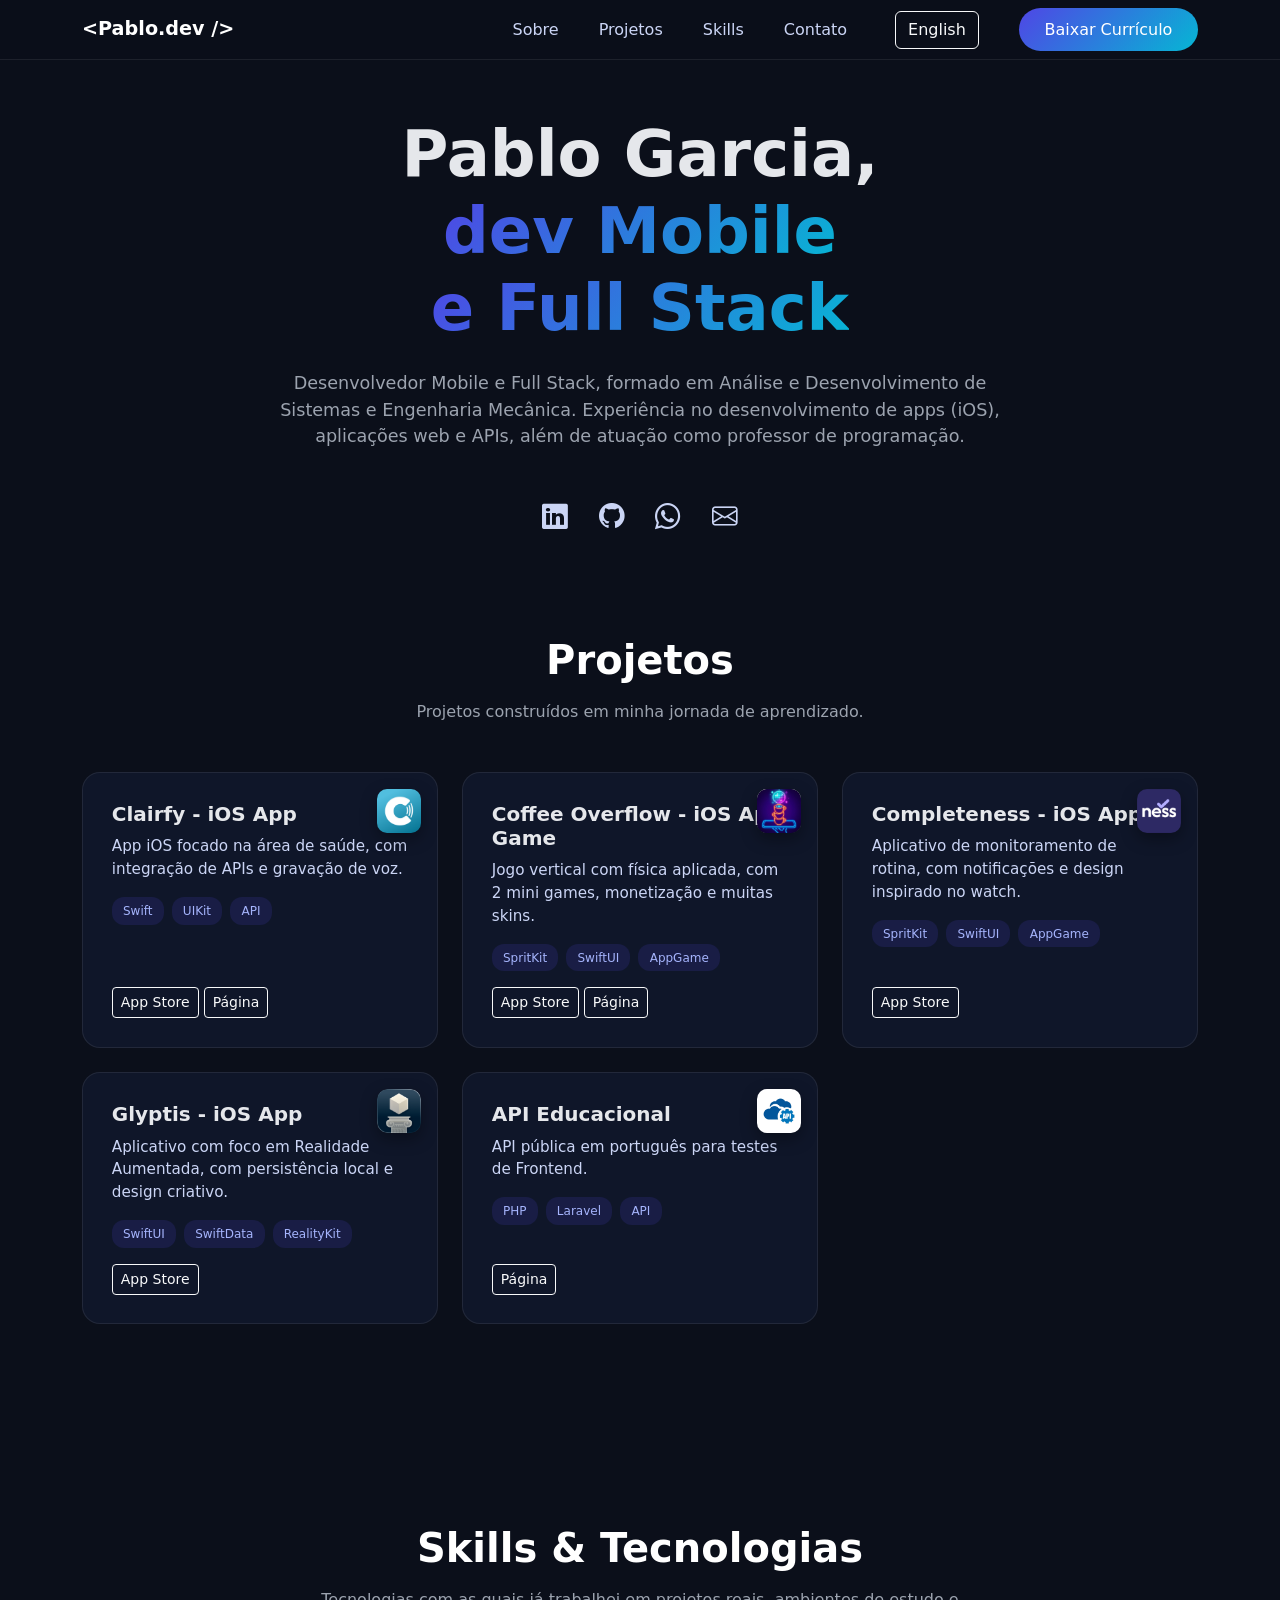
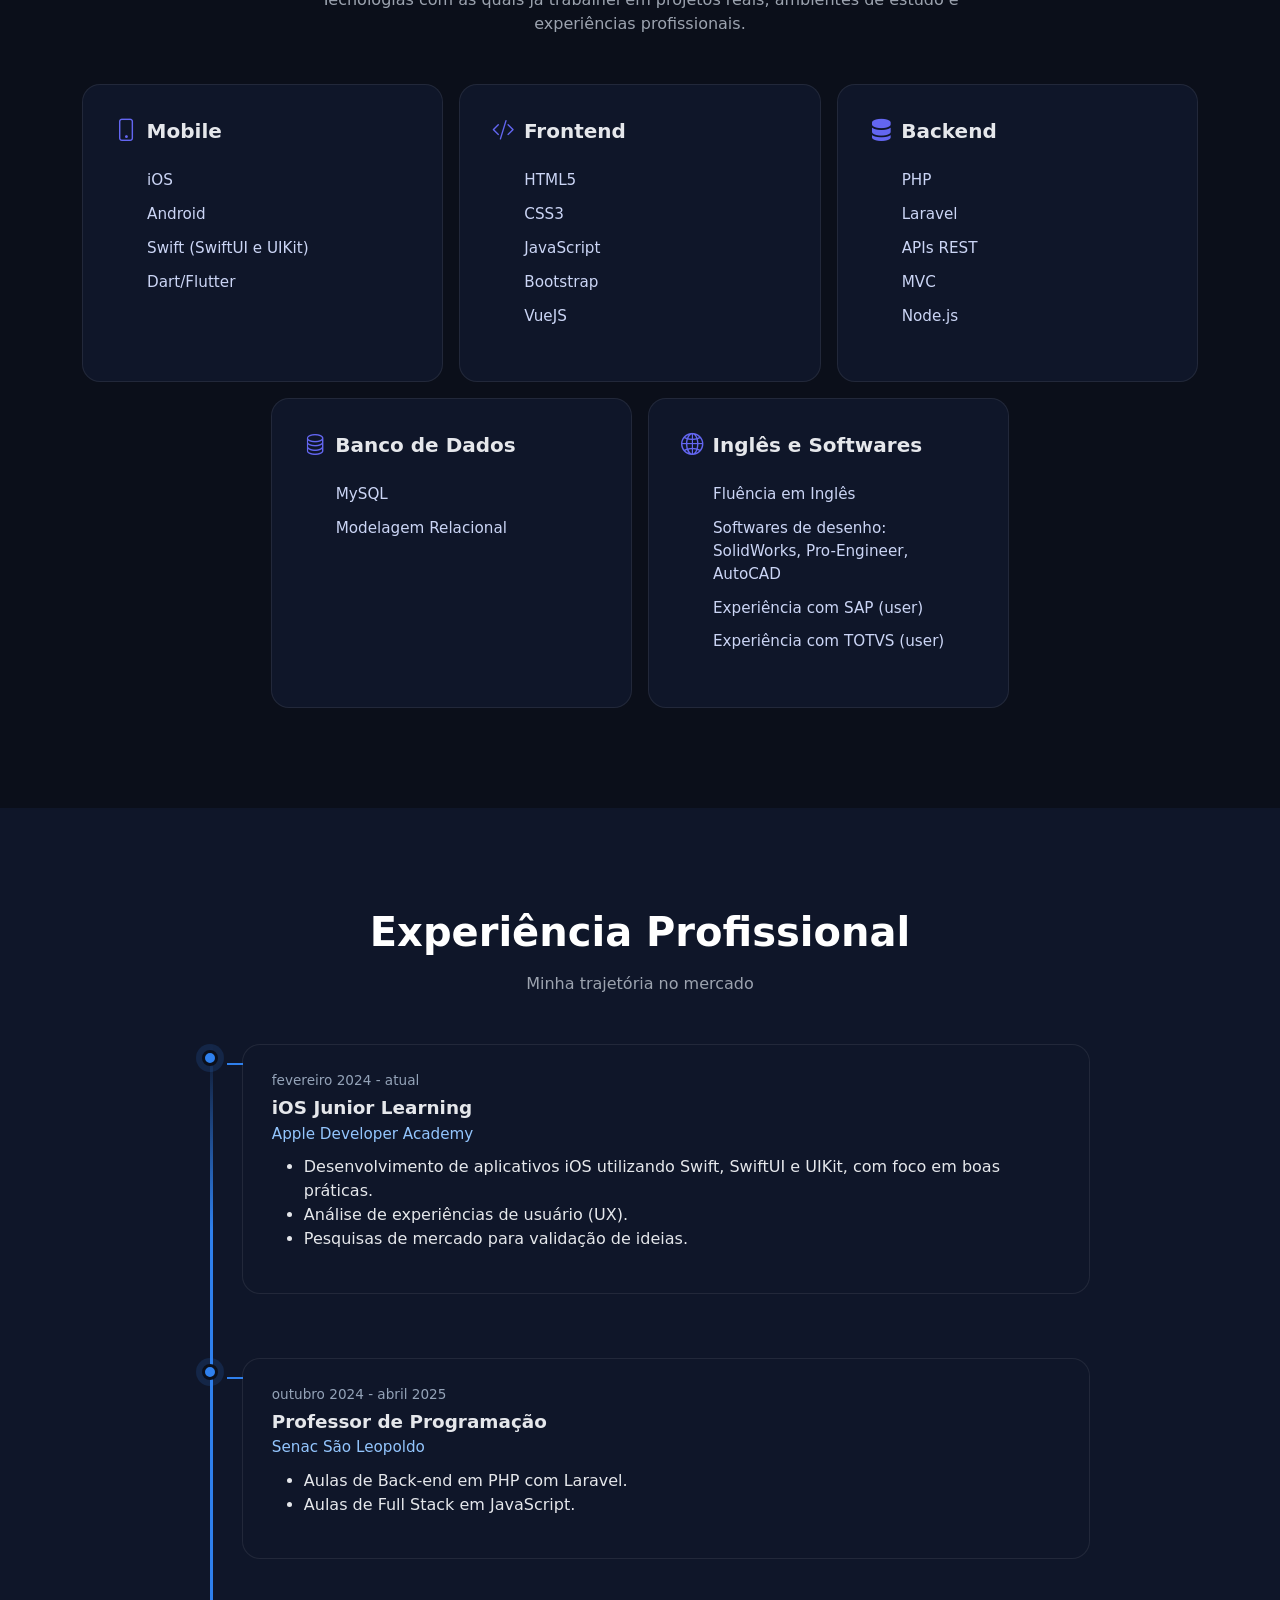
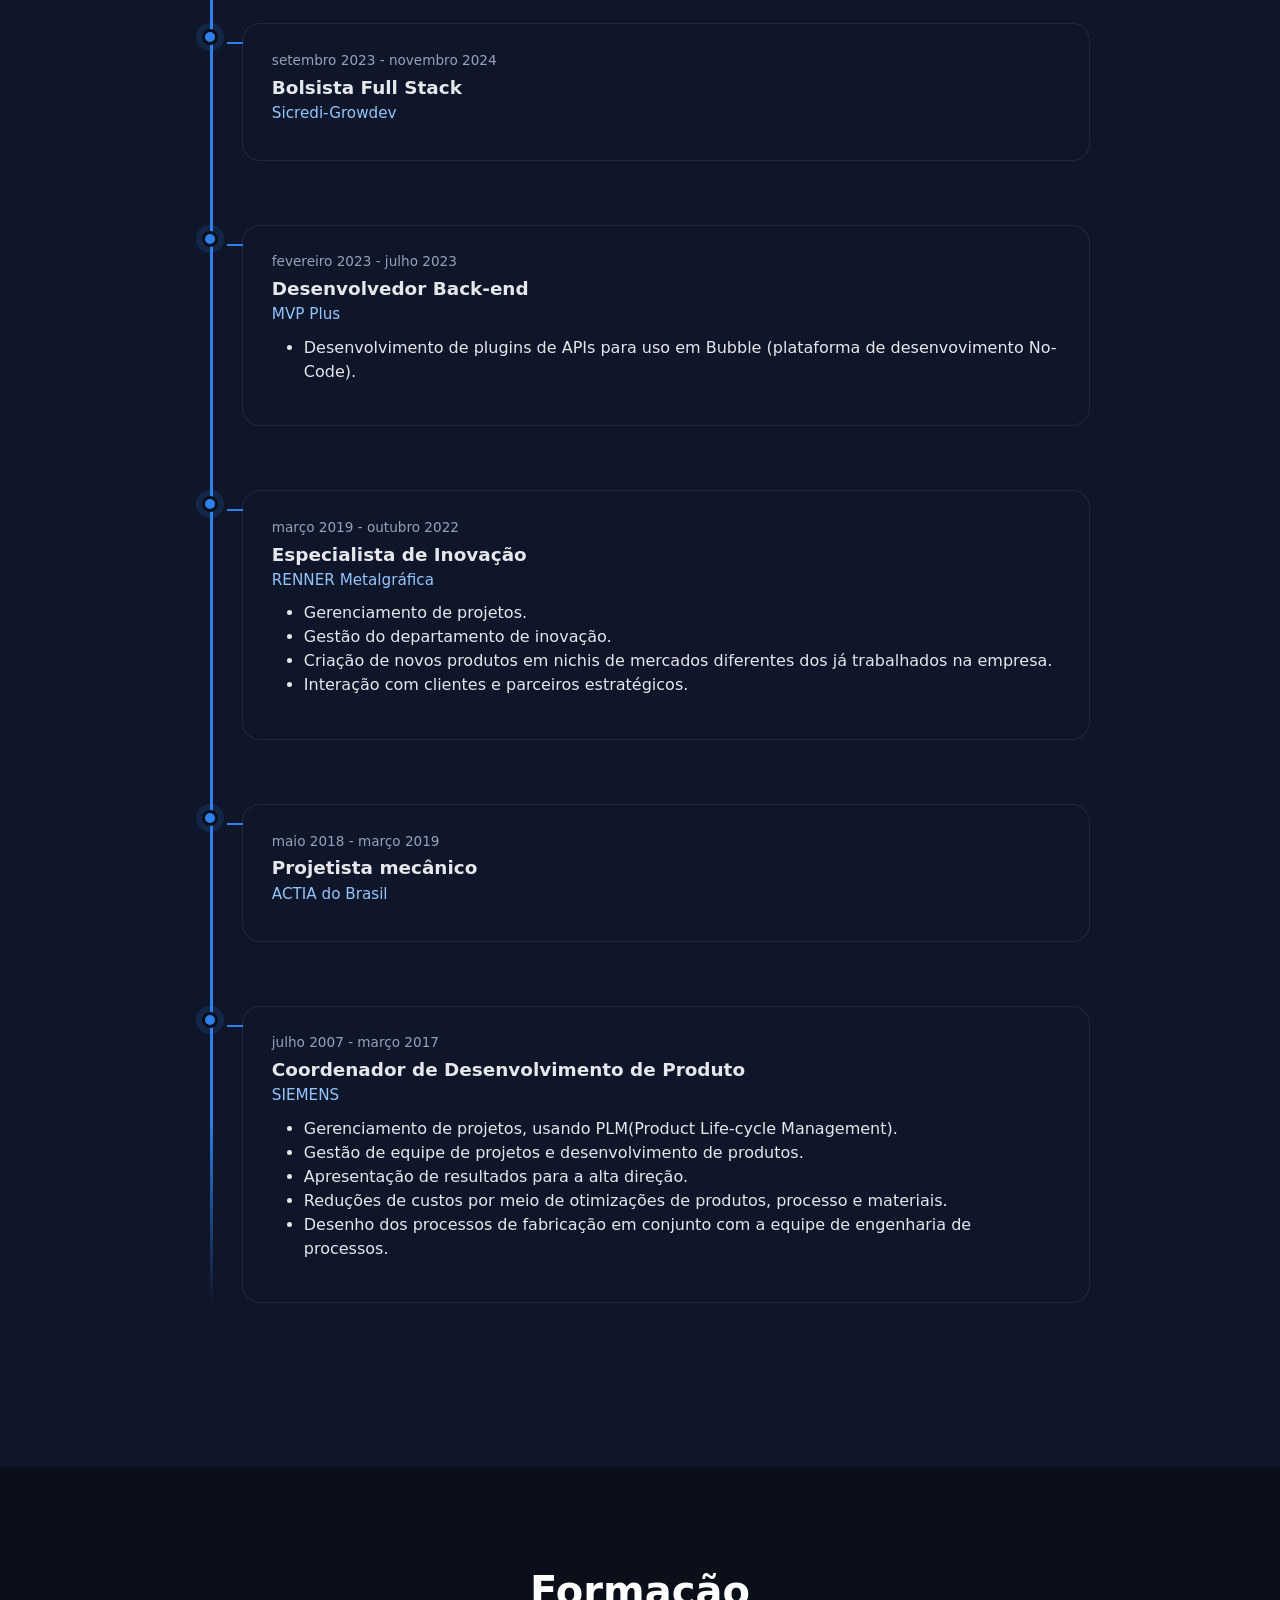
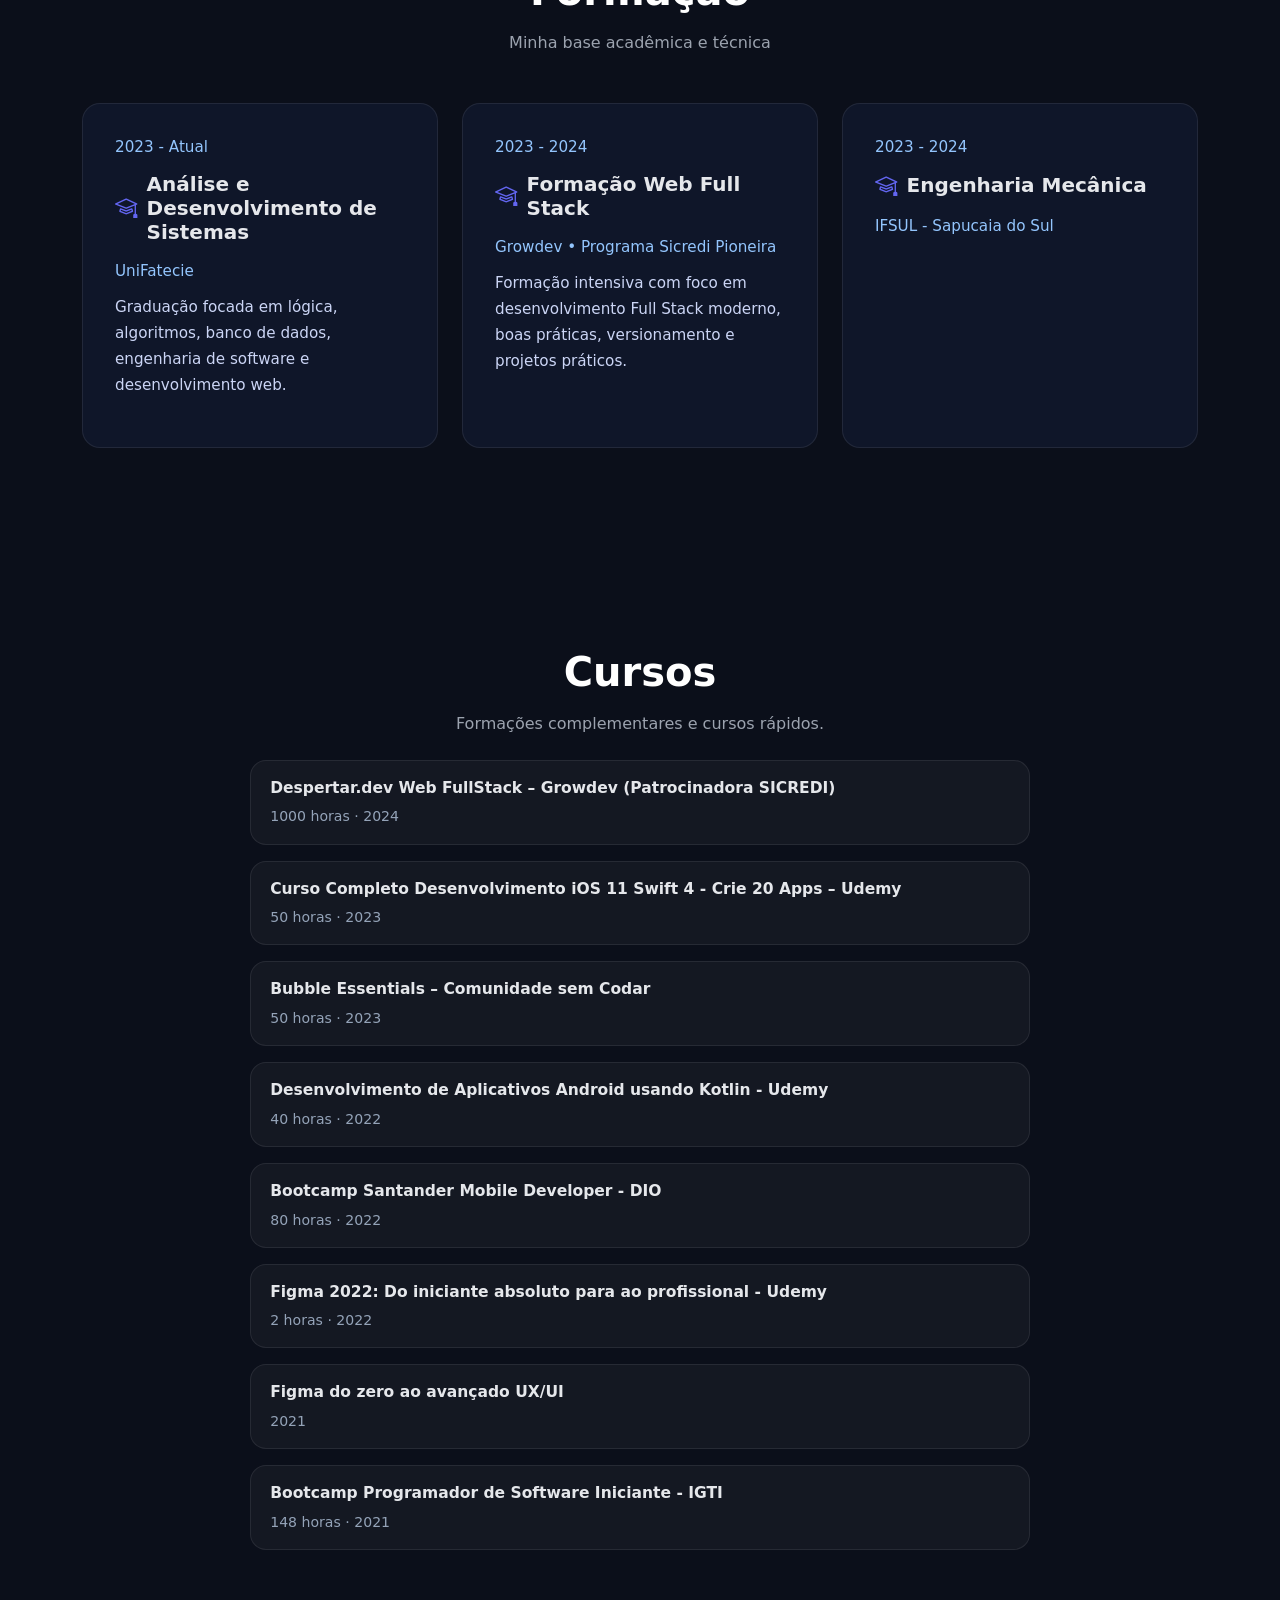
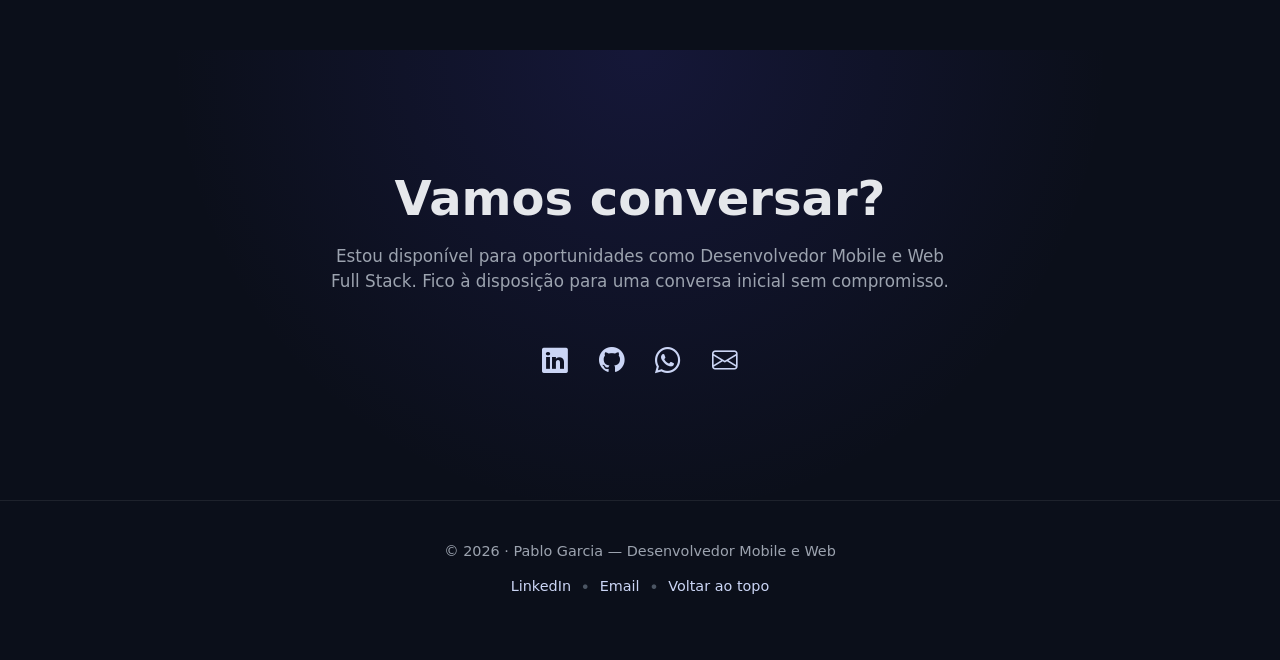
==== commit 5ccfd510: "Fix final description" ====
--- a/index.html
+++ b/index.html
@@ -32,7 +32,7 @@
             <div class="collapse navbar-collapse justify-content-end" id="navbarNav">
                 <ul class="navbar-nav align-items-lg-center gap-lg-4">
                     <li class="nav-item">
-                        <a class="nav-link" href="#sobre">Sobre</a>
+                        <a class="nav-link" href="#about">Sobre</a>
                     </li>
                     <li class="nav-item">
                         <a class="nav-link" href="#projetos">Projetos</a>
@@ -41,25 +41,30 @@
                         <a class="nav-link" href="#skills">Skills</a>
                     </li>
                     <li class="nav-item">
-                        <a class="nav-link" href="#contato">Contato</a>
+                        <a class="nav-link" href="#contact">Contato</a>
                     </li>
                     <li class="nav-item">
-                        <a class="btn btn-gradient ms-lg-3" href="#">
-                            Currículo
+                        <a class="btn btn-outline-light ms-lg-3 d-none d-lg-inline-block" href="index-en.html">
+                            English
+                        </a>
+                    </li>
+                    <li class="nav-item">
+                        <a class="btn btn-gradient ms-lg-3 d-none d-lg-inline-block" href="assets/Pablo_Garcia_dev_ATS.pdf" download>
+                            Baixar Currículo
                         </a>
                     </li>
                 </ul>
             </div>
+
+            <a class="btn btn-outline-light ms-lg-3 d-inline-block d-lg-none nav-lang-mobile" href="index-en.html">
+                English
+            </a>
         </div>
     </nav>
 
     <!-- HERO -->
     <section class="hero-section d-flex align-items-center">
         <div class="container text-center">
-
-            <!-- <span class="badge badge-available mb-4">
-                Disponível para novas oportunidades
-            </span> -->
 
             <h1 class="hero-title mt-3">
                 Pablo Garcia, <br />
@@ -67,37 +72,33 @@
                 <span class="gradient-text">e Full Stack</span>
             </h1>
 
+            <section id="about">
             <p class="hero-subtitle mt-4">
                 Desenvolvedor Mobile e Full Stack, formado em Análise e Desenvolvimento de Sistemas e Engenharia
                 Mecânica. Experiência no desenvolvimento de apps (iOS), aplicações web e APIs, além de atuação como
                 professor de programação.
             </p>
-
-            <!-- <div class="d-flex justify-content-center gap-3 mt-5 flex-wrap">
-                <a href="#projetos" class="btn btn-gradient btn-lg">
-                    Ver projetos
-                </a>
-                <a href="#contato" class="btn btn-outline-light btn-lg">
-                    Entrar em contato
-                </a>
-            </div> -->
-
-            <div class="social-icons mt-5">
-                <a href="https://www.linkedin.com/in/pablogarciadev/" class="me-3" target="_blank"
-                    rel="noopener noreferrer" aria-label="LinkedIn">
-                    <i class="bi bi-linkedin"></i></a>
-
-                <a href="https://github.com/PabloGarcia48" class="me-3" target="_blank" rel="noopener noreferrer"
-                    aria-label="GitHub">
-                    <i class="bi bi-github"></i></a>
-
-                <a href="https://wa.me/5551993482929" class="me-3" target="_blank" rel="noopener noreferrer"
-                    aria-label="WhatsApp">
-                    <i class="bi bi-whatsapp"></i></a>
-
-                <a href="mailto:pablorobertodev@gmail.com" aria-label="email">
-                    <i class="bi bi-envelope"></i></a>
-            </div>
+            </section>
+
+            <section id="contact">
+                <div class="social-icons mt-5">
+                    <a href="https://www.linkedin.com/in/pablogarciadev/" class="me-3" target="_blank"
+                        rel="noopener noreferrer" aria-label="LinkedIn">
+                        <i class="bi bi-linkedin"></i></a>
+    
+                    <a href="https://github.com/PabloGarcia48" class="me-3" target="_blank" rel="noopener noreferrer"
+                        aria-label="GitHub">
+                        <i class="bi bi-github"></i></a>
+    
+                    <a href="https://wa.me/5551993482929" class="me-3" target="_blank" rel="noopener noreferrer"
+                        aria-label="WhatsApp">
+                        <i class="bi bi-whatsapp"></i></a>
+    
+                    <a href="mailto:pablorobertodev@gmail.com" aria-label="email">
+                        <i class="bi bi-envelope"></i></a>
+                </div>
+            </section>
+
 
         </div>
     </section>
@@ -297,7 +298,7 @@
             <div class="row g-3">
 
                 <!-- Mobile -->
-                <div class="col-md-6 col-lg-3">
+                <div class="col-md-6 col-lg-4">
                     <div class="skill-card h-100">
                         <h5 class="skill-title">
                             <i class="bi bi-phone"></i> Mobile
@@ -313,7 +314,7 @@
                 </div>
 
                 <!-- Frontend -->
-                <div class="col-md-6 col-lg-3">
+                <div class="col-md-6 col-lg-4">
                     <div class="skill-card h-100">
                         <h5 class="skill-title">
                             <i class="bi bi-code-slash"></i> Frontend
@@ -330,7 +331,7 @@
                 </div>
 
                 <!-- Backend -->
-                <div class="col-md-6 col-lg-3">
+                <div class="col-md-6 col-lg-4">
                     <div class="skill-card h-100">
                         <h5 class="skill-title">
                             <i class="bi bi-server"></i> Backend
@@ -347,7 +348,7 @@
                 </div>
 
                 <!-- Banco de Dados -->
-                <div class="col-md-6 col-lg-3">
+                <div class="col-md-6 col-lg-4 offset-lg-2">
                     <div class="skill-card h-100">
                         <h5 class="skill-title">
                             <i class="bi bi-database"></i> Banco de Dados
@@ -360,38 +361,21 @@
                     </div>
                 </div>
 
-                <!-- Ferramentas -->
-                <!-- <div class="col-md-6 col-lg-4">
+                <!-- Inglês e Softwares -->
+                <div class="col-md-6 col-lg-4">
                     <div class="skill-card h-100">
                         <h5 class="skill-title">
-                            <i class="bi bi-tools"></i> Ferramentas
+                            <i class="bi bi-globe2"></i> Inglês e Softwares
                         </h5>
 
                         <ul class="skill-list">
-                            <li>Xcode</li>
-                            <li>VS Code</li>
-                            <li>Git & GitHub</li>
-                            <li>Postman</li>
-                            <li>DBeaver</li>
-                        </ul>
-                    </div>
-                </div> -->
-
-                <!-- Ensino & Soft Skills -->
-                <!-- <div class="col-md-6 col-lg-4">
-                    <div class="skill-card h-100">
-                        <h5 class="skill-title">
-                            <i class="bi bi-mortarboard"></i> Ensino & Soft Skills
-                        </h5>
-
-                        <ul class="skill-list">
-                            <li>Didática</li>
-                            <li>Lógica de Programação</li>
-                            <li>Mentoria</li>
-                            <li>Comunicação</li>
-                        </ul>
-                    </div>
-                </div> -->
+                            <li>Fluência em Inglês</li>
+                            <li>Softwares de desenho: SolidWorks, Pro-Engineer, AutoCAD</li>
+                            <li>Experiência com SAP (user)</li>
+                            <li>Experiência com TOTVS (user)</li>
+                        </ul>
+                    </div>
+                </div>
 
             </div>
         </div>
@@ -411,37 +395,89 @@
                 <div class="timeline-item">
                     <div class="timeline-dot"></div>
                     <div class="timeline-content">
-                        <span class="timeline-date">2022</span>
-                        <h5>Desenvolvedor Back-End</h5>
-                        <span class="timeline-company">Software House</span>
-                        <p>
-                            Desenvolvimento de APIs, manutenção de sistemas e integração com plataformas NoCode.
-                        </p>
+                        <span class="timeline-date">fevereiro 2024 - atual</span>
+                        <h5>iOS Junior Learning</h5>
+                        <span class="timeline-company">Apple Developer Academy</span>
+                        <ul>
+                            <li>Desenvolvimento de aplicativos iOS utilizando Swift, SwiftUI e UIKit, com foco em boas práticas.</li>
+                            <li>Análise de experiências de usuário (UX).</li>
+                            <li>Pesquisas de mercado para validação de ideias.</li>
+                        </ul>
                     </div>
                 </div>
 
                 <div class="timeline-item">
                     <div class="timeline-dot"></div>
                     <div class="timeline-content">
-                        <span class="timeline-date">2021 - 2022</span>
+                        <span class="timeline-date">outubro 2024 - abril 2025</span>
                         <h5>Professor de Programação</h5>
                         <span class="timeline-company">Senac São Leopoldo</span>
-                        <p>
-                            Aulas de lógica, JavaScript e introdução ao desenvolvimento de software.
-                        </p>
+                        <ul>
+                            <li>Aulas de Back-end em PHP com Laravel.</li>
+                            <li>Aulas de Full Stack em JavaScript.</li>
+                        </ul>
                     </div>
                 </div>
 
                 <div class="timeline-item">
                     <div class="timeline-dot"></div>
                     <div class="timeline-content">
-                        <span class="timeline-date">Antes de 2021</span>
-                        <h5>Engenharia de Produto</h5>
-                        <span class="timeline-company">Indústria de Transformação</span>
-                        <p>
-                            Mais de 20 anos de experiência com engenharia, processos,
-                            análise técnica e melhoria contínua.
-                        </p>
+                        <span class="timeline-date">setembro 2023 - novembro 2024</span>
+                        <h5>Bolsista Full Stack</h5>
+                        <span class="timeline-company">Sicredi-Growdev</span>
+
+                    </div>
+                </div>
+
+                <div class="timeline-item">
+                    <div class="timeline-dot"></div>
+                    <div class="timeline-content">
+                        <span class="timeline-date">fevereiro 2023 - julho 2023</span>
+                        <h5>Desenvolvedor Back-end</h5>
+                        <span class="timeline-company">MVP Plus</span>
+                        <ul>
+                            <li>Desenvolvimento de plugins de APIs para uso em Bubble (plataforma de desenvovimento No-Code).</li>
+                        </ul>
+                    </div>
+                </div>
+
+                <div class="timeline-item">
+                    <div class="timeline-dot"></div>
+                    <div class="timeline-content">
+                        <span class="timeline-date">março 2019 - outubro 2022</span>
+                        <h5>Especialista de Inovação</h5>
+                        <span class="timeline-company">RENNER Metalgráfica</span>
+                        <ul>
+                            <li>Gerenciamento de projetos.</li>
+                            <li>Gestão do departamento de inovação.</li>
+                            <li>Criação de novos produtos em nichis de mercados diferentes dos já trabalhados na empresa.</li>
+                            <li>Interação com clientes e parceiros estratégicos.</li>
+                        </ul>
+                    </div>
+                </div>
+
+                <div class="timeline-item">
+                    <div class="timeline-dot"></div>
+                    <div class="timeline-content">
+                        <span class="timeline-date">maio 2018 - março 2019</span>
+                        <h5>Projetista mecânico</h5>
+                        <span class="timeline-company">ACTIA do Brasil</span>
+                    </div>
+                </div>
+
+                <div class="timeline-item">
+                    <div class="timeline-dot"></div>
+                    <div class="timeline-content">
+                        <span class="timeline-date">julho 2007 - março 2017</span>
+                        <h5>Coordenador de Desenvolvimento de Produto</h5>
+                        <span class="timeline-company">SIEMENS</span>
+                        <ul>
+                            <li>Gerenciamento de projetos, usando PLM(Product Life-cycle Management).</li>
+                            <li>Gestão de equipe de projetos e desenvolvimento de produtos.</li>
+                            <li>Apresentação de resultados para a alta direção.</li>
+                            <li>Reduções de custos por meio de otimizações de produtos, processo e materiais.</li>
+                            <li>Desenho dos processos de fabricação em conjunto com a equipe de engenharia de processos.</li>
+                        </ul>
                     </div>
                 </div>
 
@@ -450,7 +486,7 @@
     </section>
 
 
-    <!-- Formacao -->
+    <!-- Formação -->
 
     <section id="education" class="section-padding">
         <div class="container">
@@ -459,34 +495,93 @@
                 <p class="section-subtitle">Minha base acadêmica e técnica</p>
             </div>
 
-            <div class="timeline">
-
-                <div class="timeline-item">
-                    <div class="timeline-dot"></div>
-                    <div class="timeline-content">
-                        <span class="timeline-date">2023 - Atual</span>
-                        <h5>Formação Web Full Stack</h5>
-                        <span class="timeline-company">Growdev • Programa Sicredi Pioneira</span>
-                        <p>
-                            Formação intensiva com foco em desenvolvimento web moderno, boas práticas,
-                            versionamento e projetos práticos.
-                        </p>
-                    </div>
-                </div>
-
-                <div class="timeline-item">
-                    <div class="timeline-dot"></div>
-                    <div class="timeline-content">
-                        <span class="timeline-date">2021 - Atual</span>
-                        <h5>Análise e Desenvolvimento de Sistemas</h5>
-                        <span class="timeline-company">UniFatecie</span>
-                        <p>
+            <div class="row g-4">
+                <div class="col-md-4">
+                    <div class="education-card h-100">
+                        <span class="education-date">2023 - Atual</span>
+                        <h5 class="education-title">
+                            <i class="bi bi-mortarboard"></i>
+                            Análise e Desenvolvimento de Sistemas
+                        </h5>
+                        <span class="education-school">UniFatecie</span>
+                        <p class="education-description">
                             Graduação focada em lógica, algoritmos, banco de dados,
                             engenharia de software e desenvolvimento web.
                         </p>
                     </div>
                 </div>
 
+                <div class="col-md-4">
+                    <div class="education-card h-100">
+                        <span class="education-date">2023 - 2024</span>
+                        <h5 class="education-title">
+                            <i class="bi bi-mortarboard"></i>
+                            Formação Web Full Stack
+                        </h5>
+                        <span class="education-school">Growdev • Programa Sicredi Pioneira</span>
+                        <p class="education-description">
+                            Formação intensiva com foco em desenvolvimento Full Stack moderno, boas práticas,
+                            versionamento e projetos práticos.
+                        </p>
+                    </div>
+                </div>
+
+                <div class="col-md-4">
+                    <div class="education-card h-100">
+                        <span class="education-date">2023 - 2024</span>
+                        <h5 class="education-title">
+                            <i class="bi bi-mortarboard"></i>
+                            Engenharia Mecânica
+                        </h5>
+                        <span class="education-school">IFSUL - Sapucaia do Sul</span>
+                    </div>
+                </div>
+
+            </div>
+        </div>
+    </section>
+
+    <!-- Cursos -->
+    <section id="courses" class="section-padding">
+        <div class="container">
+            <div class="section-header text-center mb-4">
+                <h2 class="section-title">Cursos</h2>
+                <p class="section-subtitle">Formações complementares e cursos rápidos.</p>
+            </div>
+
+            <div class="course-list">
+                <div class="course-item">
+                    <p class="course-name">Despertar.dev Web FullStack – Growdev (Patrocinadora SICREDI)</p>
+                    <span class="course-meta">1000 horas · 2024</span>
+                </div>
+                <div class="course-item">
+                    <p class="course-name">Curso Completo Desenvolvimento iOS 11 Swift 4 - Crie 20 Apps – Udemy</p>
+                    <span class="course-meta">50 horas · 2023</span>
+                </div>
+                <div class="course-item">
+                    <p class="course-name">Bubble Essentials – Comunidade sem Codar</p>
+                    <span class="course-meta">50 horas · 2023</span>
+                </div>
+                <div class="course-item">
+                    <p class="course-name">Desenvolvimento de Aplicativos Android usando Kotlin - Udemy</p>
+                    <span class="course-meta">40 horas · 2022</span>
+                </div>
+                <div class="course-item">
+                    <p class="course-name">Bootcamp Santander Mobile Developer - DIO</p>
+                    <span class="course-meta">80 horas · 2022</span>
+                </div>
+                <div class="course-item">
+                    <p class="course-name">Figma 2022: Do iniciante absoluto para ao profissional - Udemy</p>
+                    <span class="course-meta">2 horas · 2022</span>
+                </div>
+                <div class="course-item">
+                    <p class="course-name">Figma do zero ao avançado UX/UI</p>
+                    <span class="course-meta">2021</span>
+                </div>
+                <div class="course-item">
+                    <p class="course-name">Bootcamp Programador de Software Iniciante - IGTI</p>
+                    <span class="course-meta">148 horas · 2021</span>
+                </div>
             </div>
         </div>
     </section>
@@ -498,17 +593,25 @@
         <div class="container text-center">
             <h2 class="cta-title">Vamos conversar?</h2>
             <p class="cta-subtitle">
-                Estou disponível para oportunidades como Desenvolvedor Web / Full Stack.
+                Estou disponível para oportunidades como Desenvolvedor Mobile e Web Full Stack.
                 Fico à disposição para uma conversa inicial sem compromisso.
             </p>
 
-            <div class="cta-buttons">
-                <a href="mailto:seuemail@email.com" class="btn btn-gradient">
-                    Entrar em contato
-                </a>
-                <a href="https://www.linkedin.com/in/seulinkedin" target="_blank" class="btn btn-outline-light">
-                    LinkedIn
-                </a>
+                        <div class="social-icons mt-5">
+                <a href="https://www.linkedin.com/in/pablogarciadev/" class="me-3" target="_blank"
+                    rel="noopener noreferrer" aria-label="LinkedIn">
+                    <i class="bi bi-linkedin"></i></a>
+
+                <a href="https://github.com/PabloGarcia48" class="me-3" target="_blank" rel="noopener noreferrer"
+                    aria-label="GitHub">
+                    <i class="bi bi-github"></i></a>
+
+                <a href="https://wa.me/5551993482929" class="me-3" target="_blank" rel="noopener noreferrer"
+                    aria-label="WhatsApp">
+                    <i class="bi bi-whatsapp"></i></a>
+
+                <a href="mailto:pablorobertodev@gmail.com" aria-label="email">
+                    <i class="bi bi-envelope"></i></a>
             </div>
         </div>
     </section>
@@ -519,7 +622,7 @@
     <footer class="site-footer">
         <div class="container text-center">
             <p>
-                © 2026 · Pablo Garcia — Desenvolvedor Web
+                © 2026 · Pablo Garcia — Desenvolvedor Mobile e Web
             </p>
 
             <div class="footer-links">
@@ -527,7 +630,7 @@
                     LinkedIn
                 </a>
                 <span>•</span>
-                <a href="mailto:seuemail@email.com">
+                <a href="mailto:pablorobertodev@gmail.com">
                     Email
                 </a>
                 <span>•</span>
--- a/css/style.css
+++ b/css/style.css
@@ -125,6 +125,11 @@
   padding: 100px 0;
 }
 
+#about,
+#contact {
+  scroll-margin-top: 100px;
+}
+
 .section-dark {
   background-color: #0f1629;
 }
@@ -203,7 +208,8 @@
    SKILLS
 ========================= */
 
-.skill-card {
+.skill-card,
+.education-card {
   background: #0f1629;
   border: 1px solid rgba(255, 255, 255, 0.08);
   border-radius: 18px;
@@ -211,7 +217,8 @@
   transition: transform 0.3s ease, box-shadow 0.3s ease;
 }
 
-.skill-card:hover {
+.skill-card:hover,
+.education-card:hover {
   transform: translateY(-5px);
   box-shadow: 0 18px 36px rgba(0, 0, 0, 0.4);
 }
@@ -222,6 +229,63 @@
   display: flex;
   align-items: center;
   gap: 0.6rem;
+}
+
+.education-date,
+.education-school {
+  display: block;
+  color: #93c5fd;
+  font-size: 0.95rem;
+  margin-bottom: 0.8rem;
+}
+
+.education-title {
+  font-weight: 700;
+  margin-bottom: 1rem;
+  font-size: 1.25rem;
+  display: flex;
+  align-items: center;
+  gap: 0.6rem;
+}
+
+.education-title i {
+  font-size: 1.4rem;
+  color: #6366f1;
+}
+
+.education-description {
+  color: #cbd5f5;
+  font-size: 0.95rem;
+  line-height: 1.7;
+}
+
+.course-list {
+  display: grid;
+  gap: 1rem;
+  max-width: 780px;
+  margin: 0 auto;
+}
+
+.course-item {
+  background: rgba(255, 255, 255, 0.04);
+  border: 1px solid rgba(255, 255, 255, 0.08);
+  border-radius: 16px;
+  padding: 1rem 1.2rem;
+  display: flex;
+  flex-direction: column;
+  gap: 0.4rem;
+}
+
+.course-name {
+  font-weight: 600;
+  color: #e5e7eb;
+  margin: 0;
+  font-size: 0.97rem;
+}
+
+.course-meta {
+  color: #94a3b8;
+  font-size: 0.88rem;
 }
 
 .skill-title i {
@@ -377,6 +441,20 @@
   }
 }
 
+@media (max-width: 991.98px) {
+  .navbar-toggler {
+    display: none !important;
+  }
+
+  .navbar-collapse {
+    display: none !important;
+  }
+
+  .nav-lang-mobile {
+    display: inline-flex !important;
+  }
+}
+
 /* =========================
    TIMELINE – ANIMAÇÃO
 ========================= */
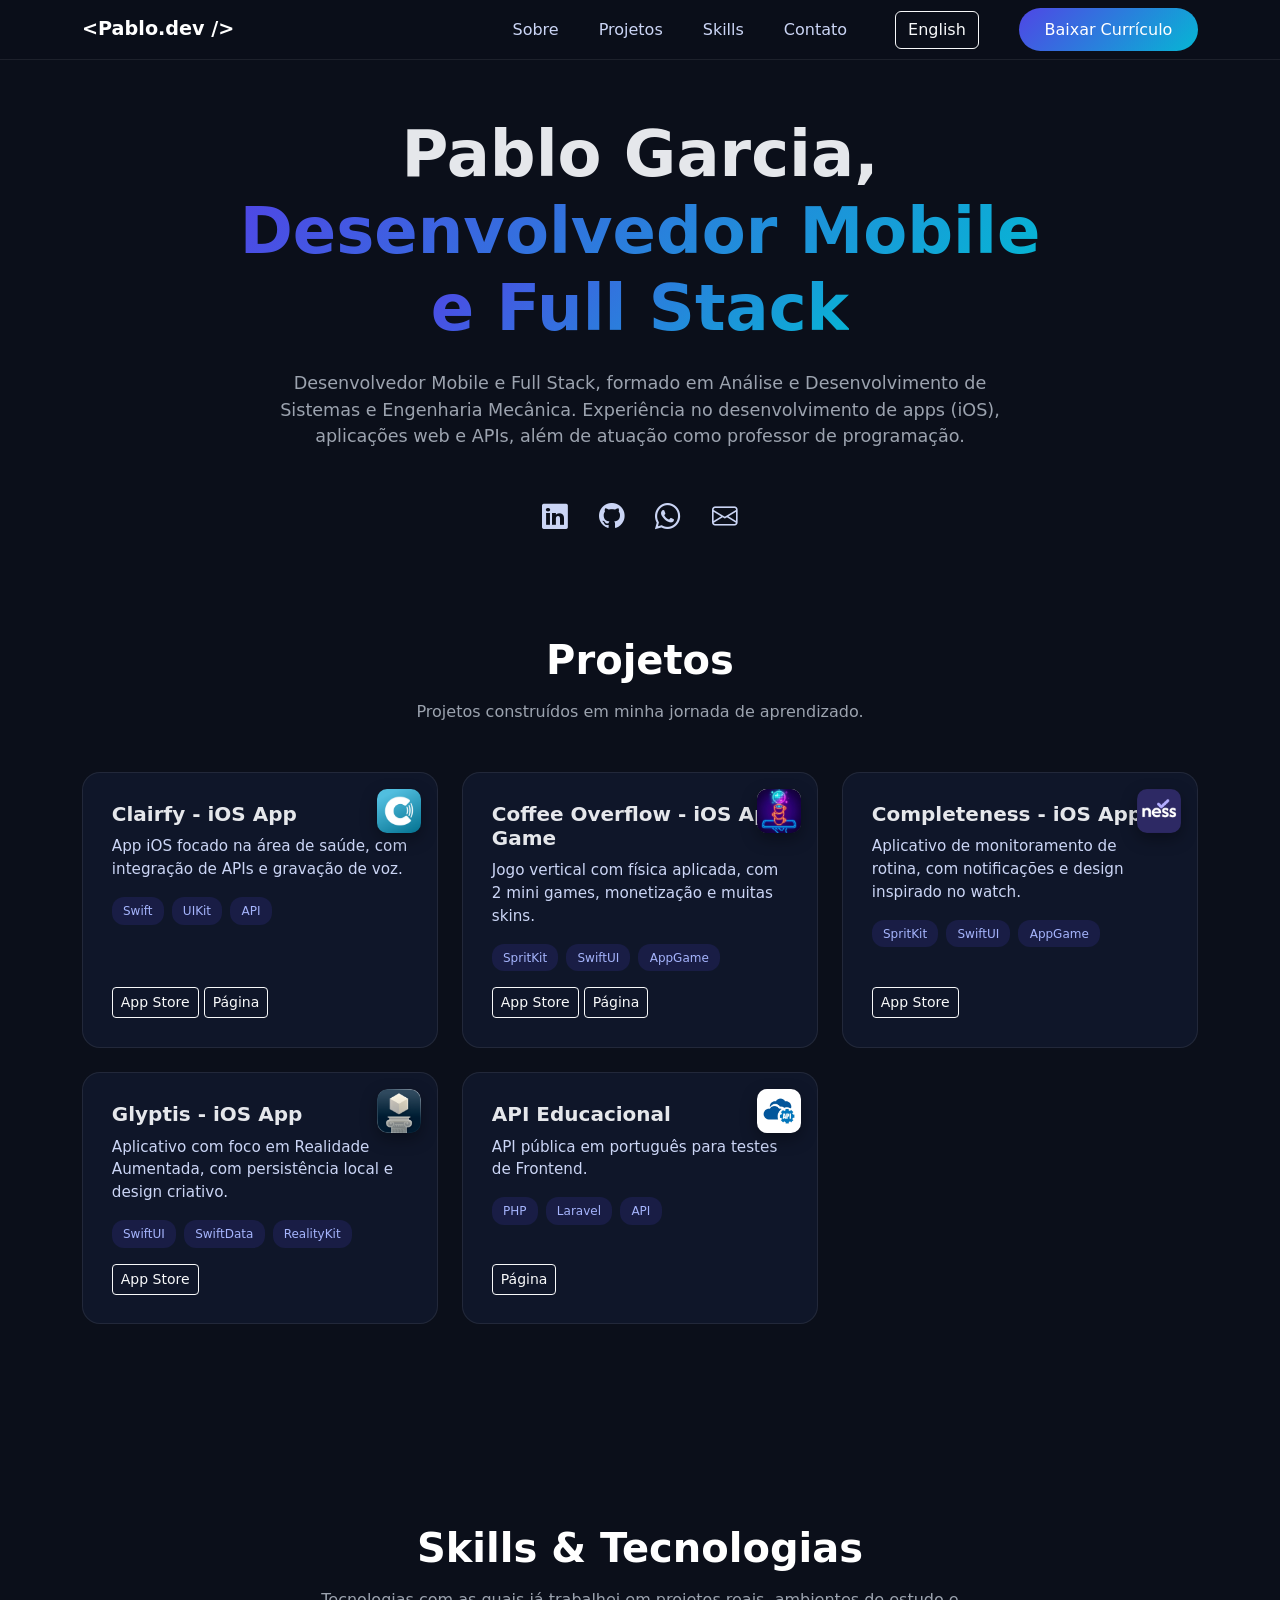
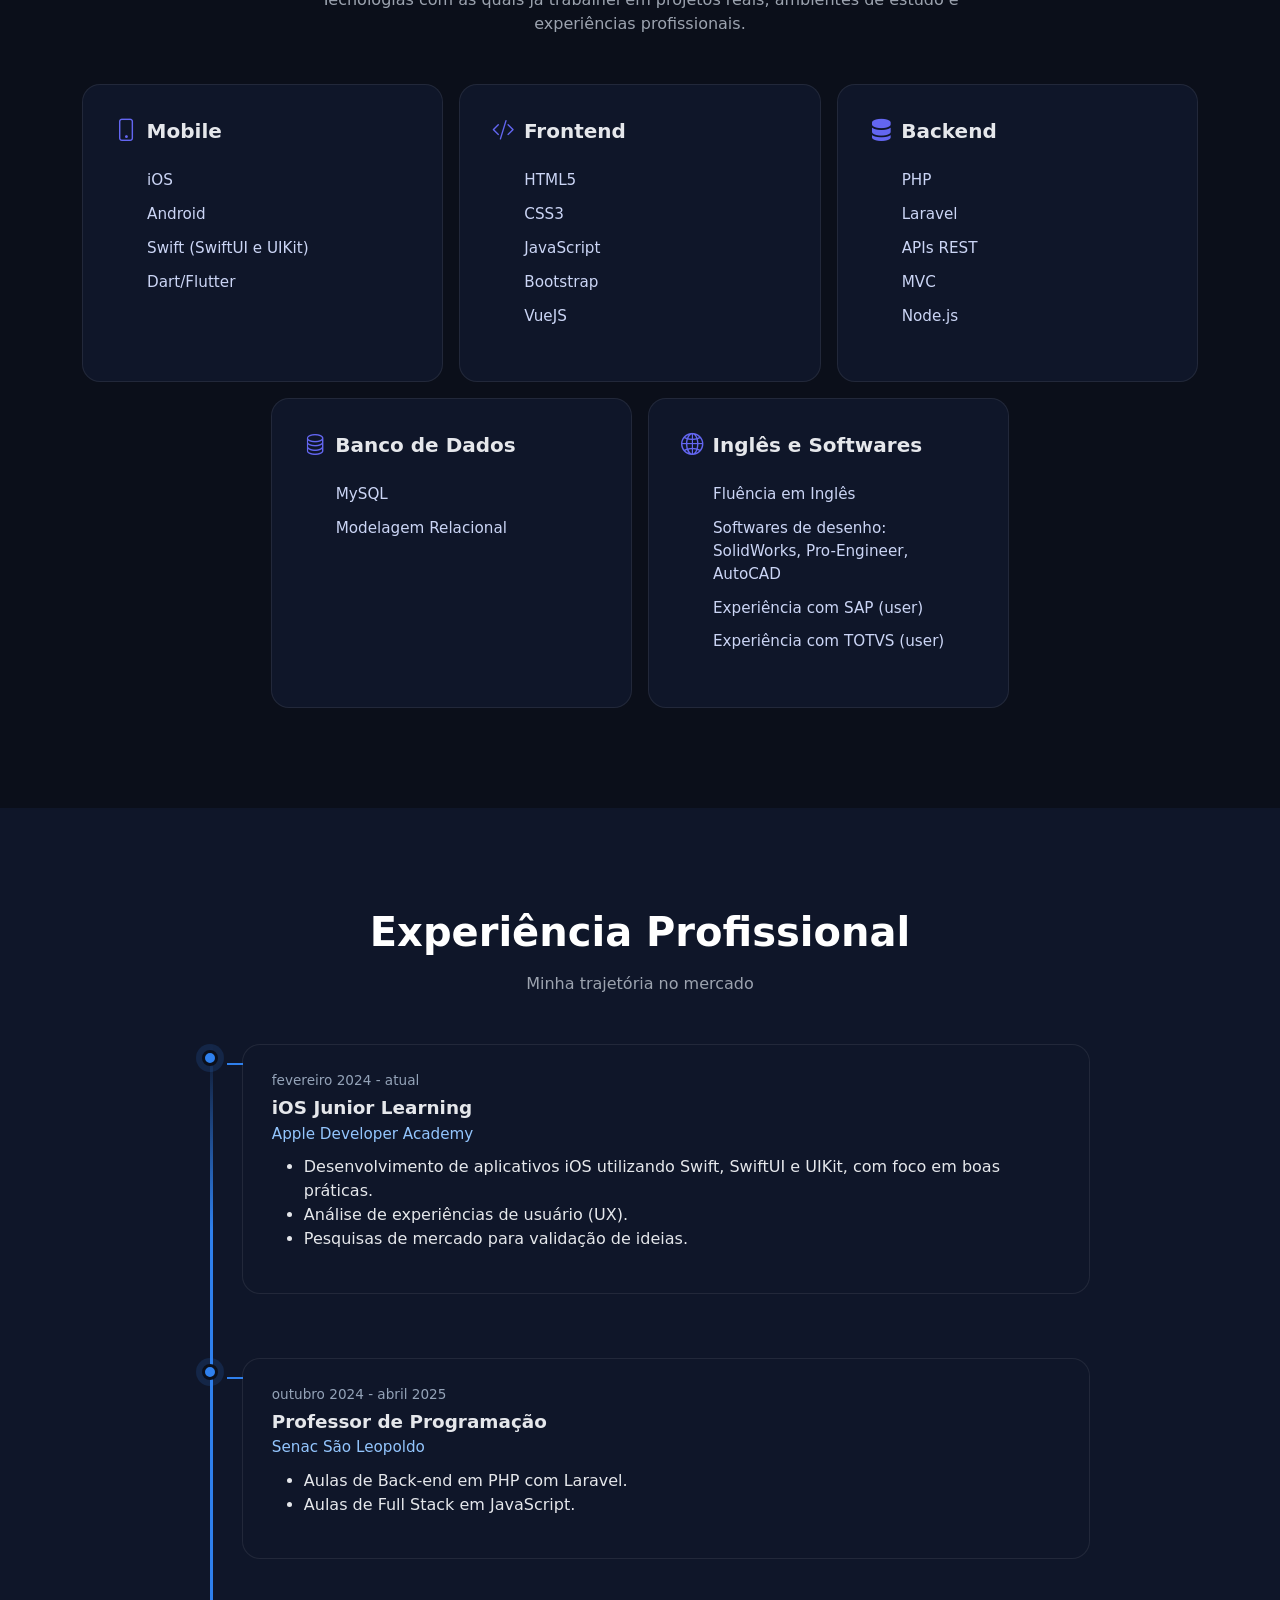
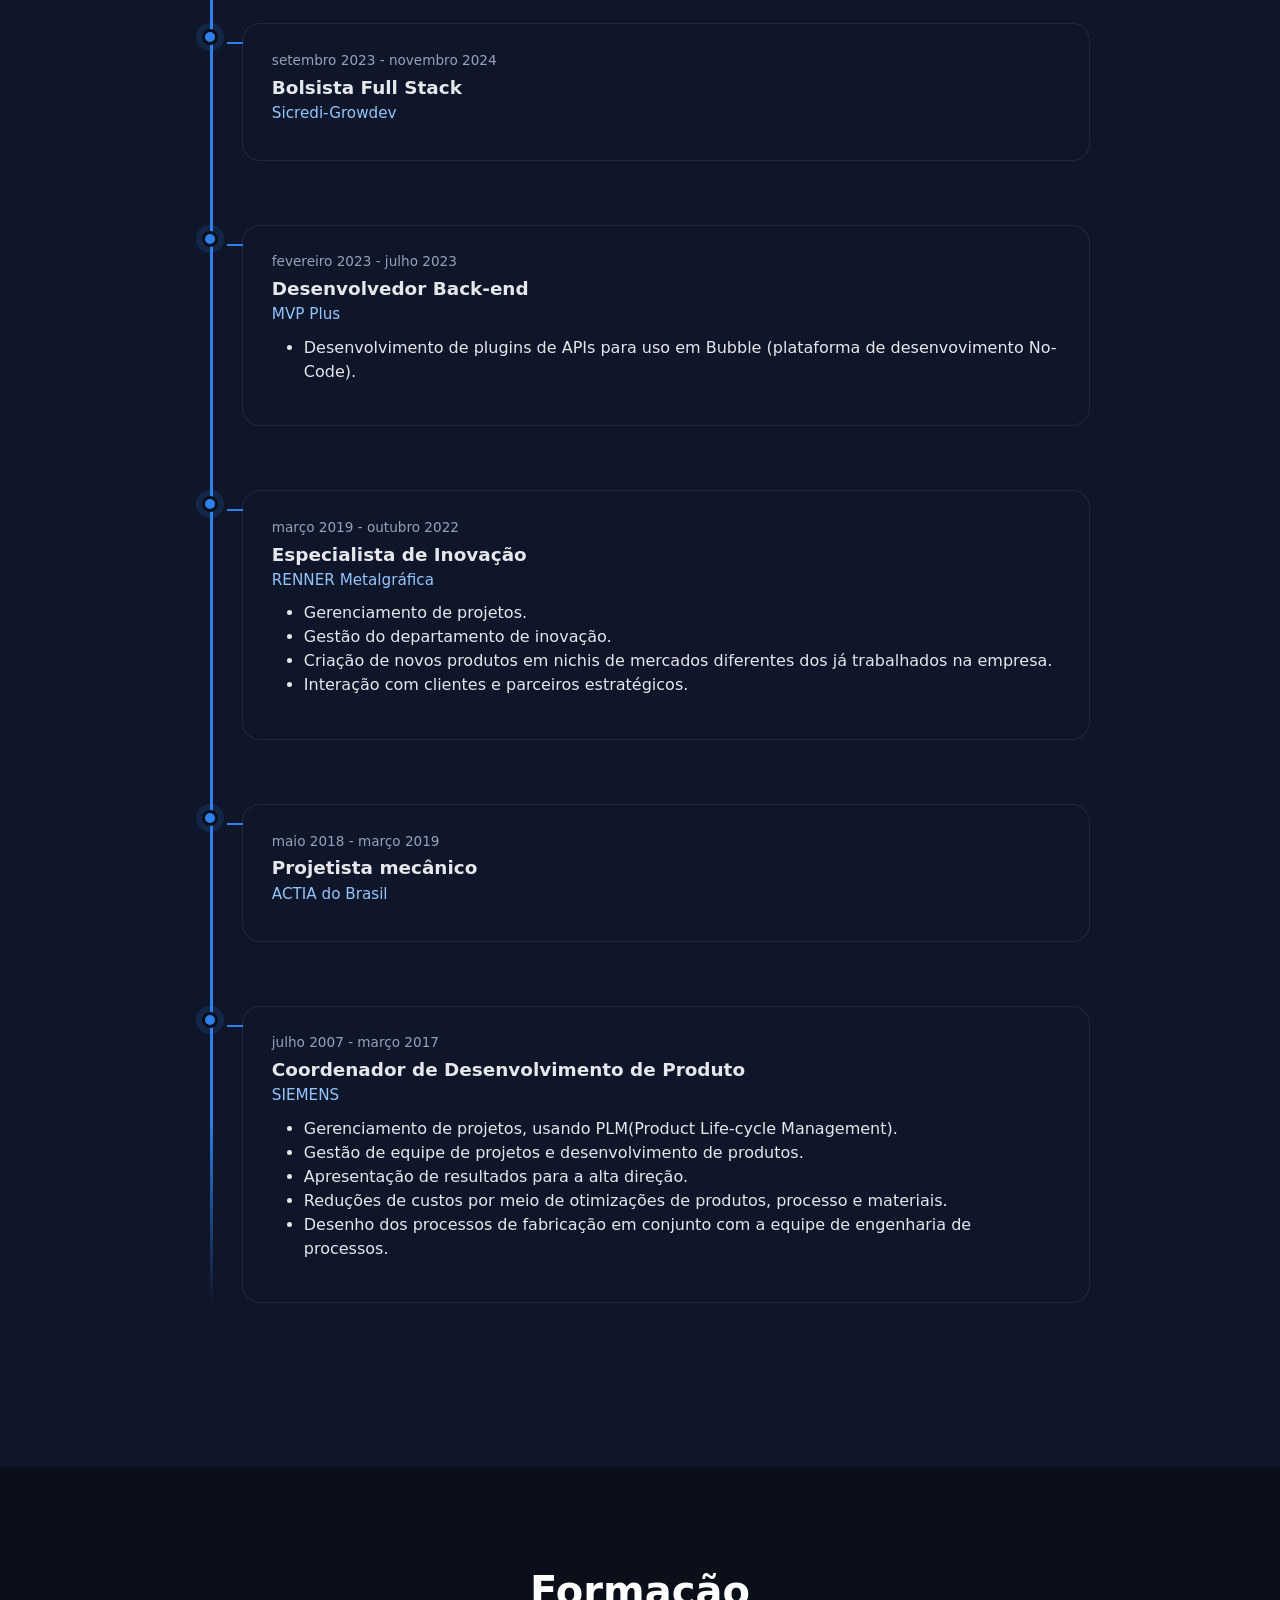
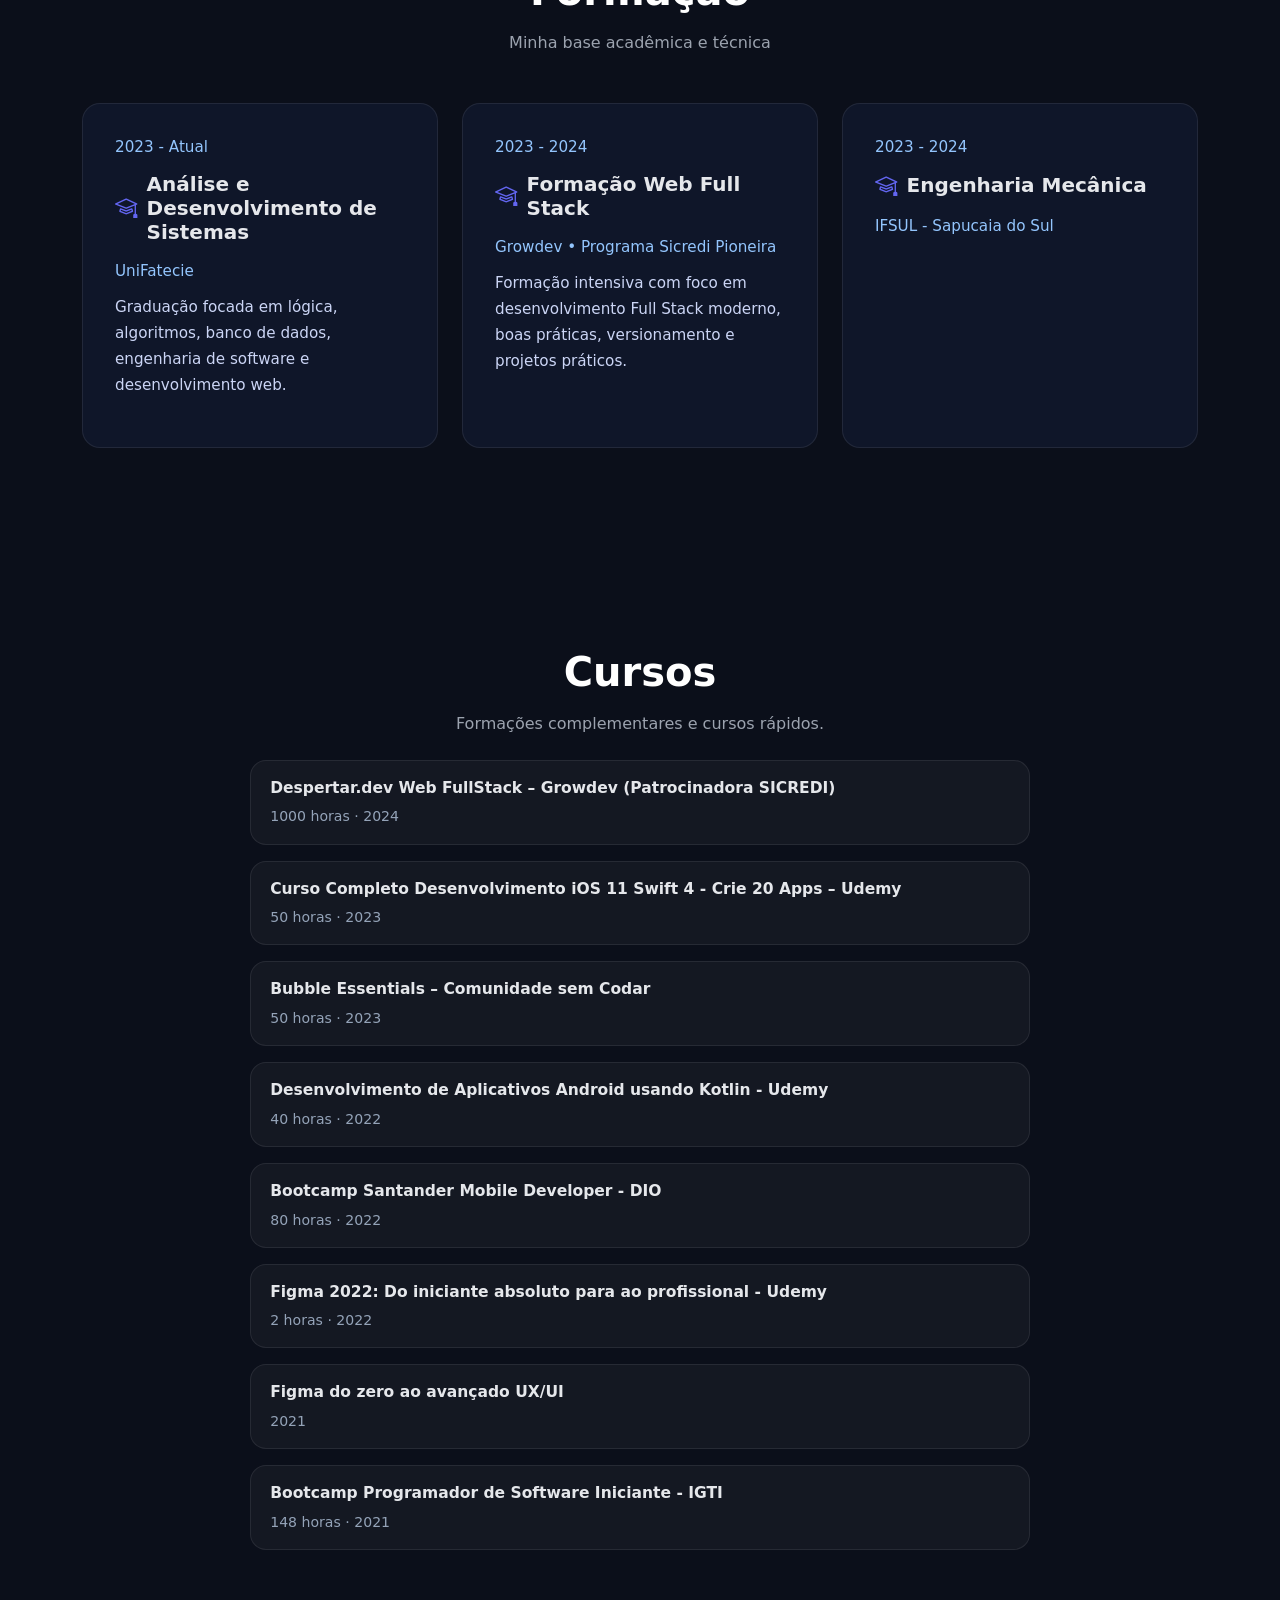
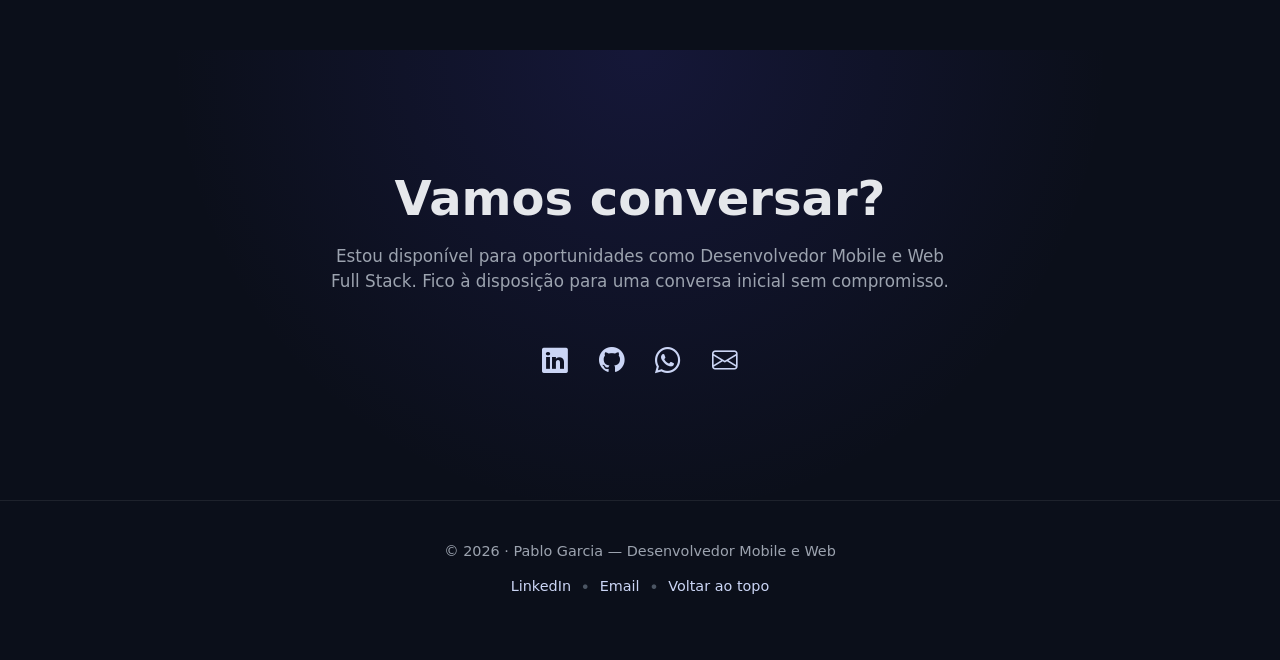
==== commit 64096112: "Atualização da hero" ====
--- a/index.html
+++ b/index.html
@@ -68,7 +68,7 @@
 
             <h1 class="hero-title mt-3">
                 Pablo Garcia, <br />
-                <span class="gradient-text">dev Mobile</span><br />
+                <span class="gradient-text">Desenvolvedor Mobile</span><br />
                 <span class="gradient-text">e Full Stack</span>
             </h1>
 
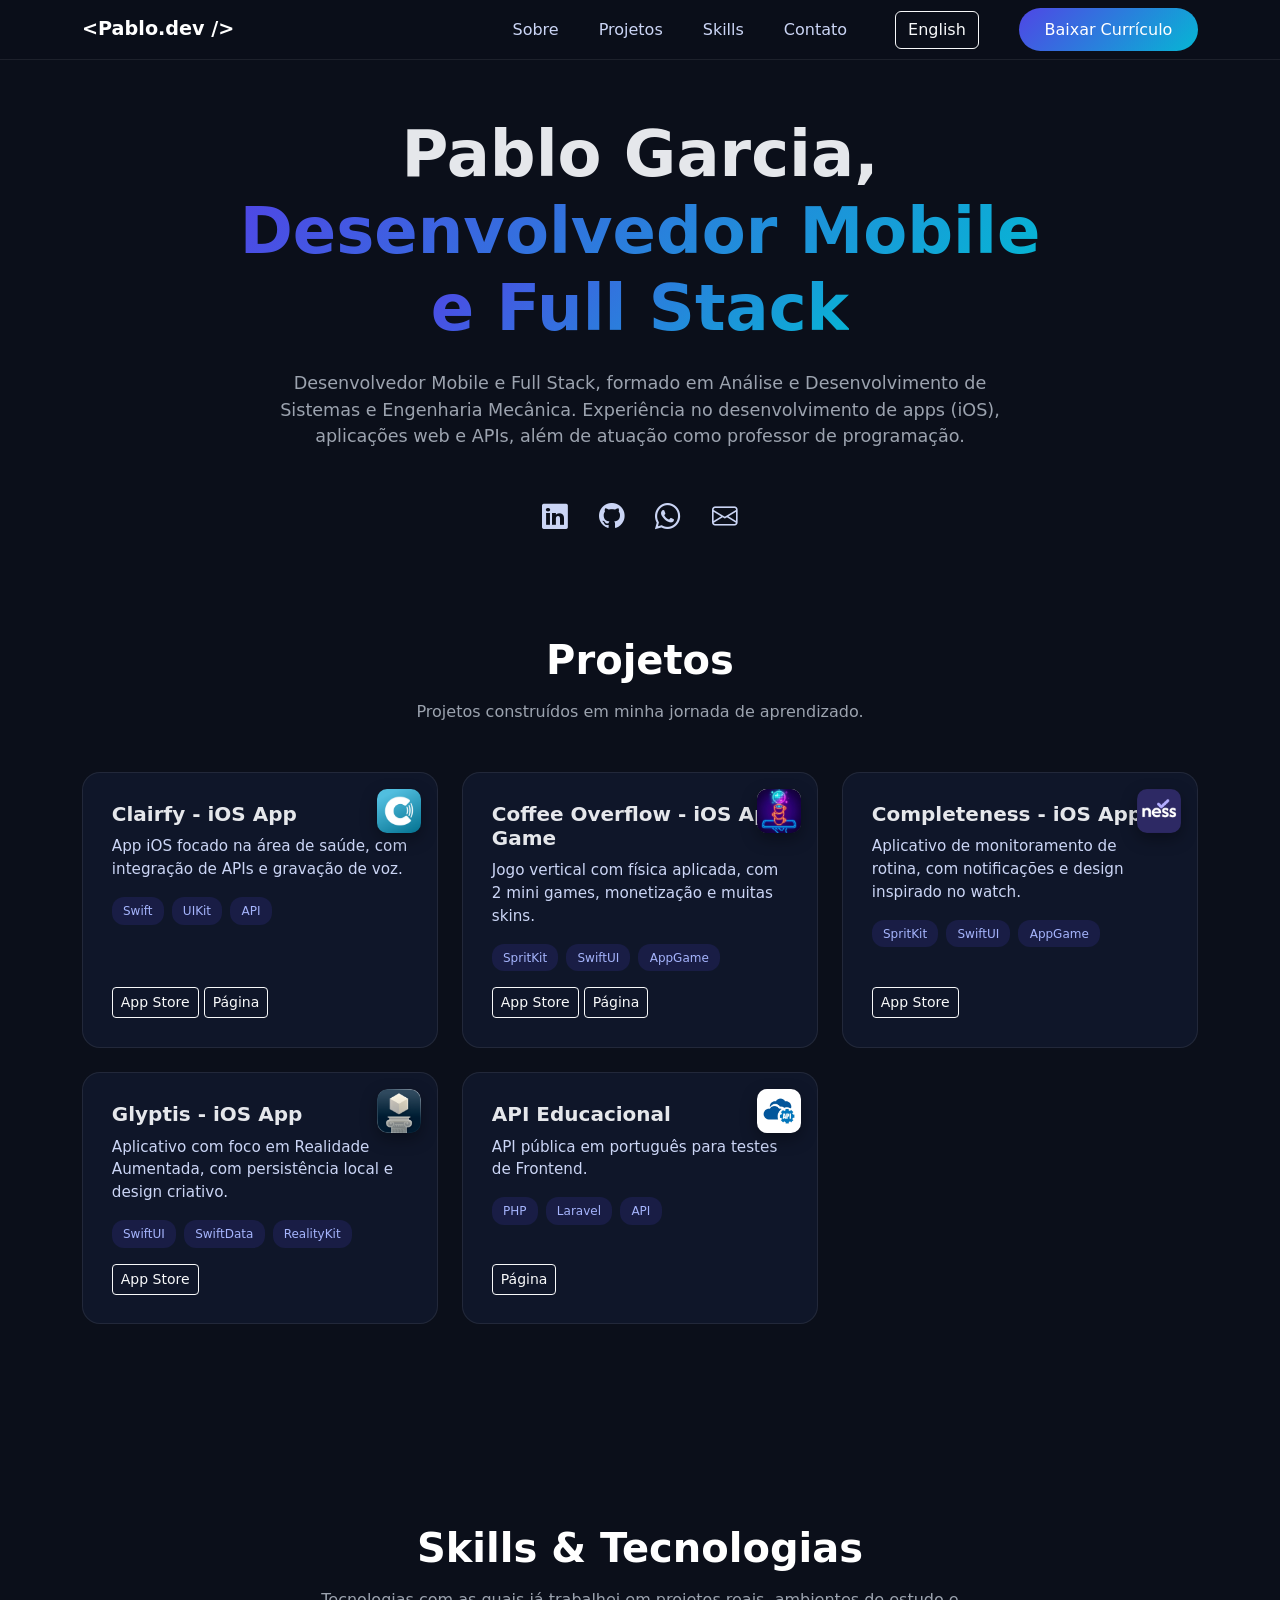
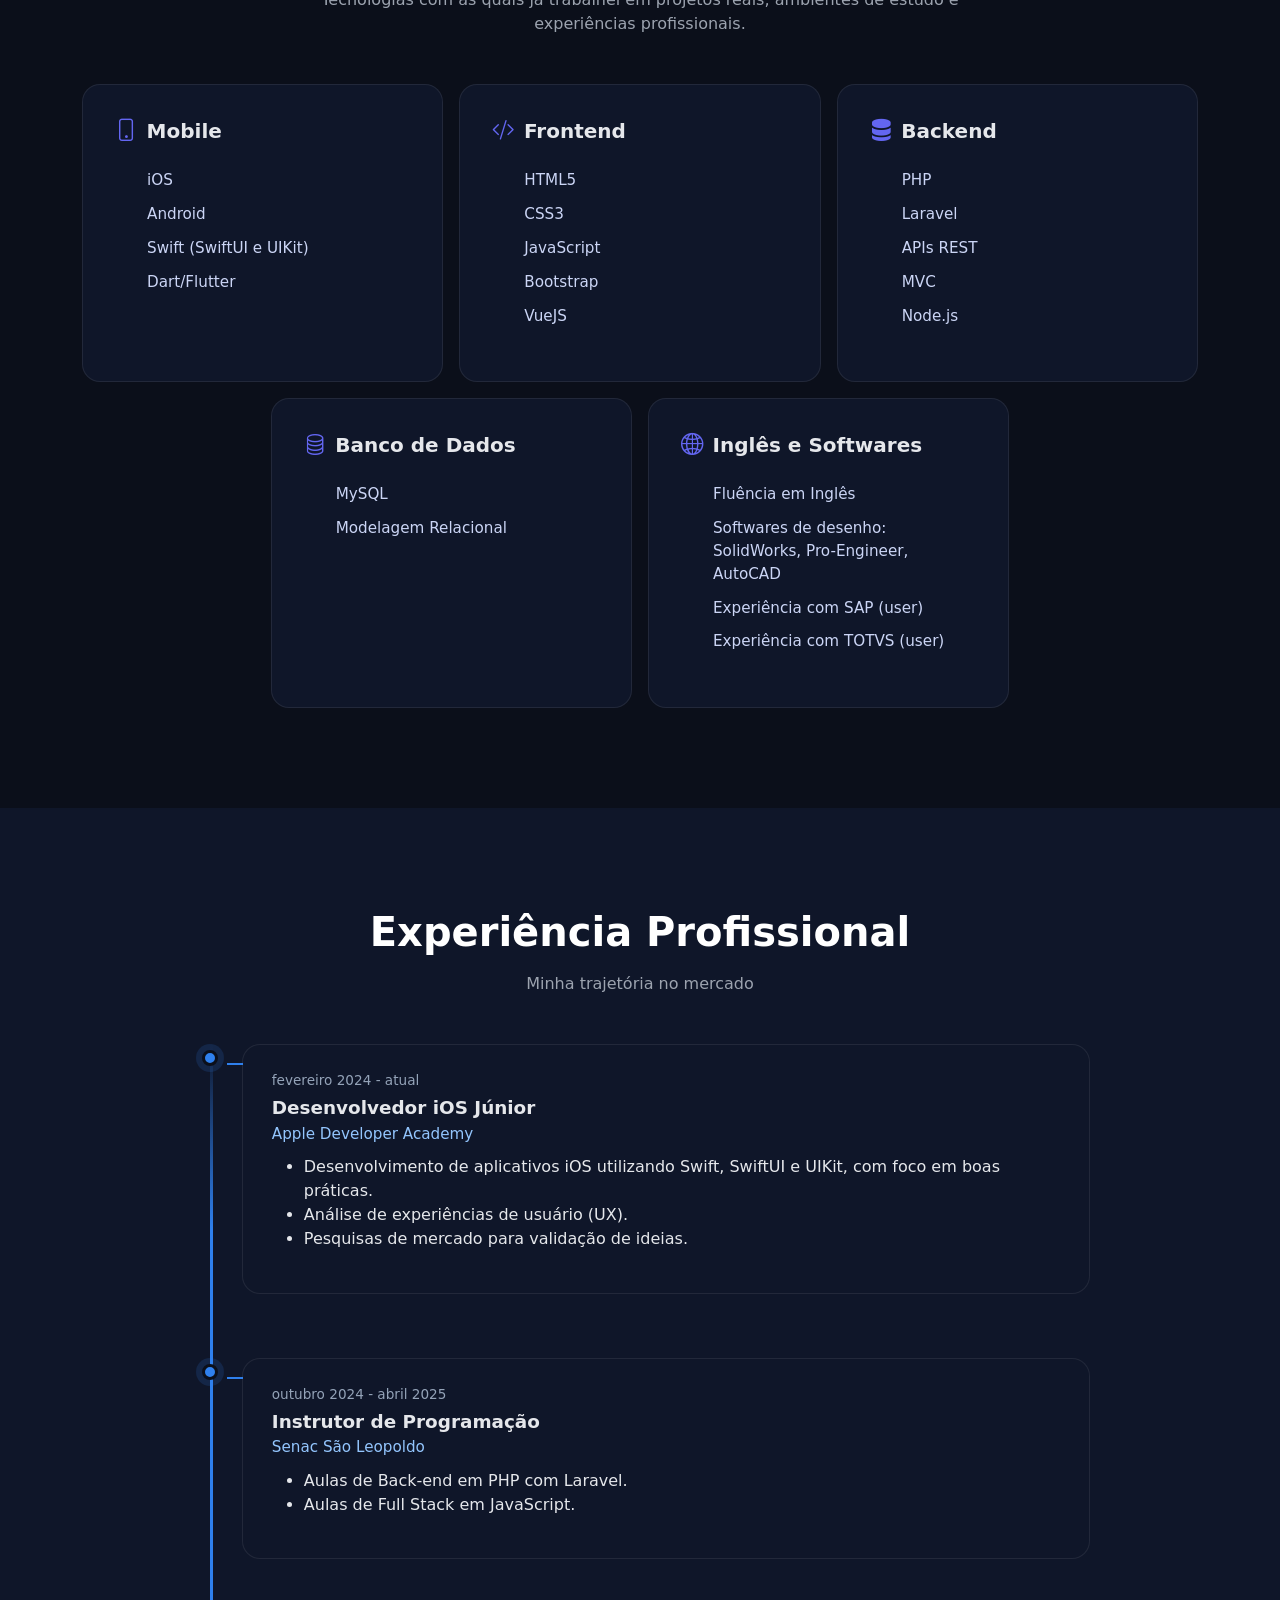
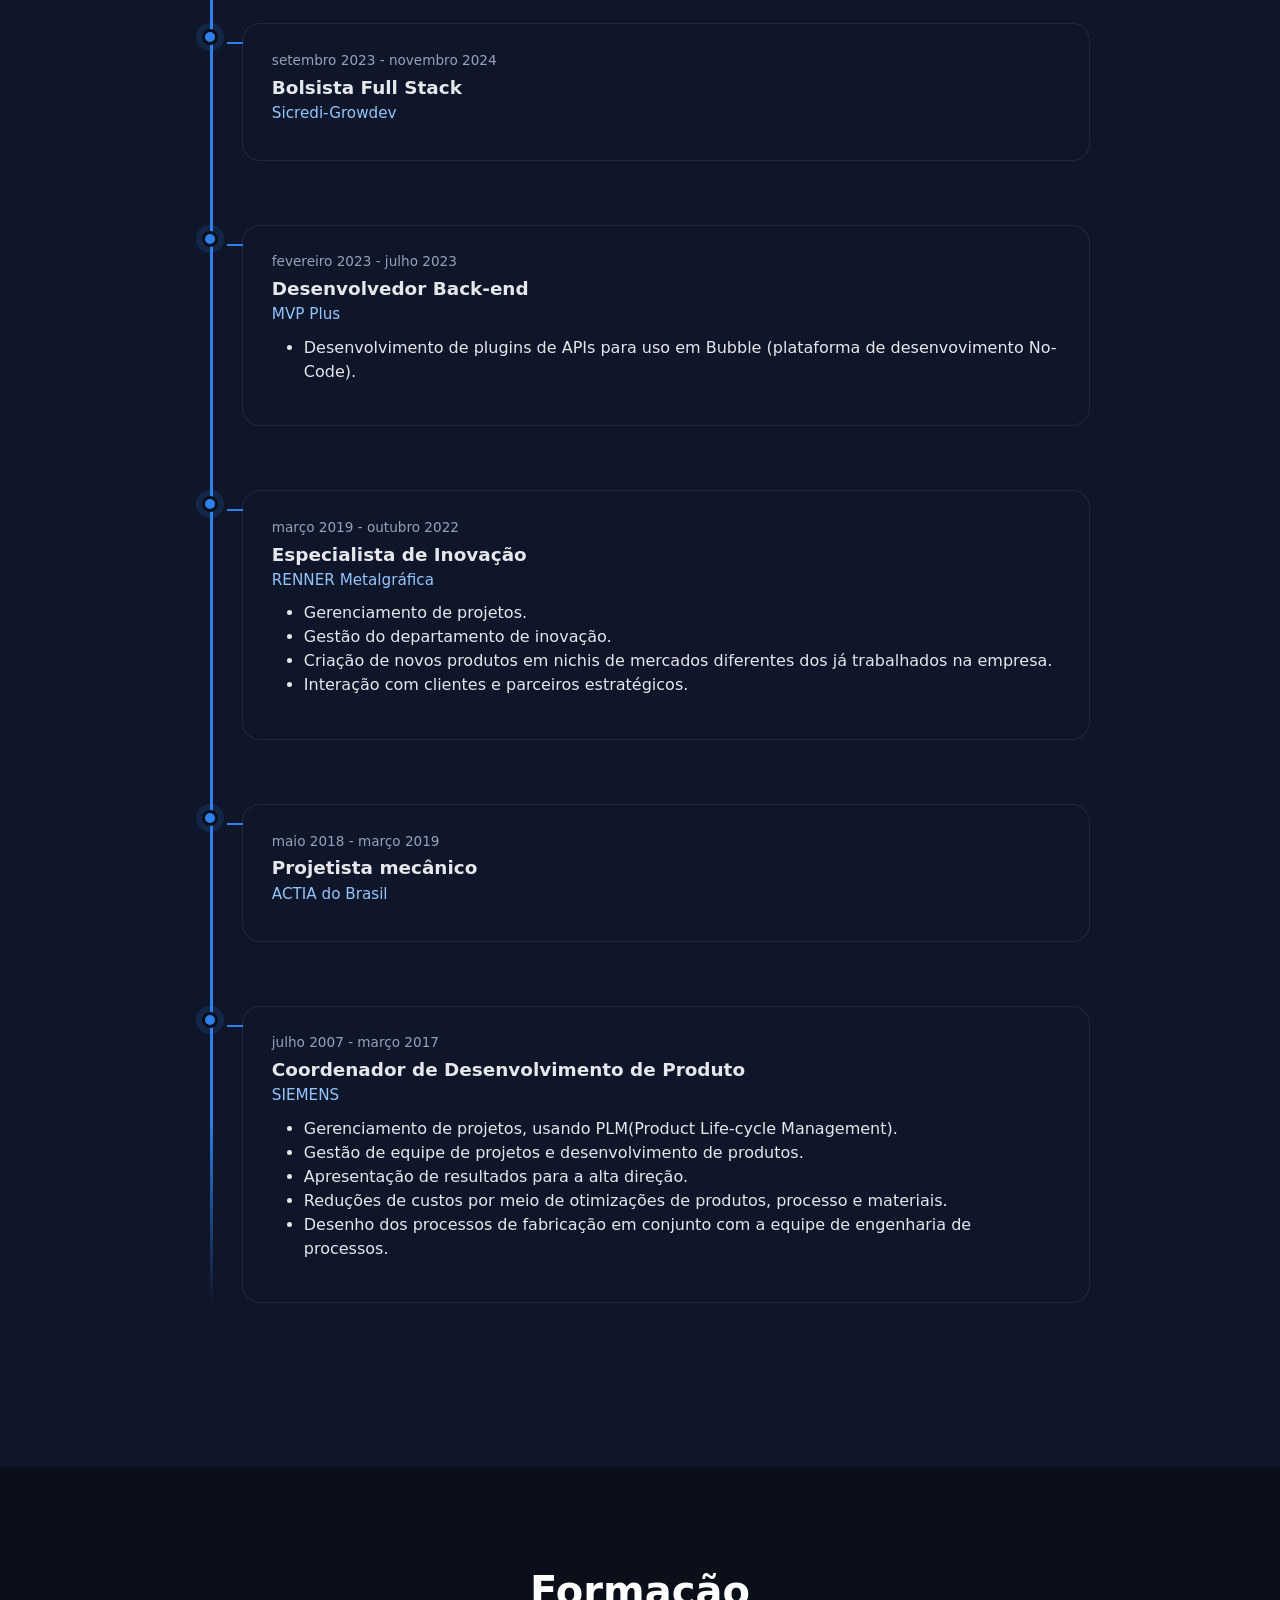
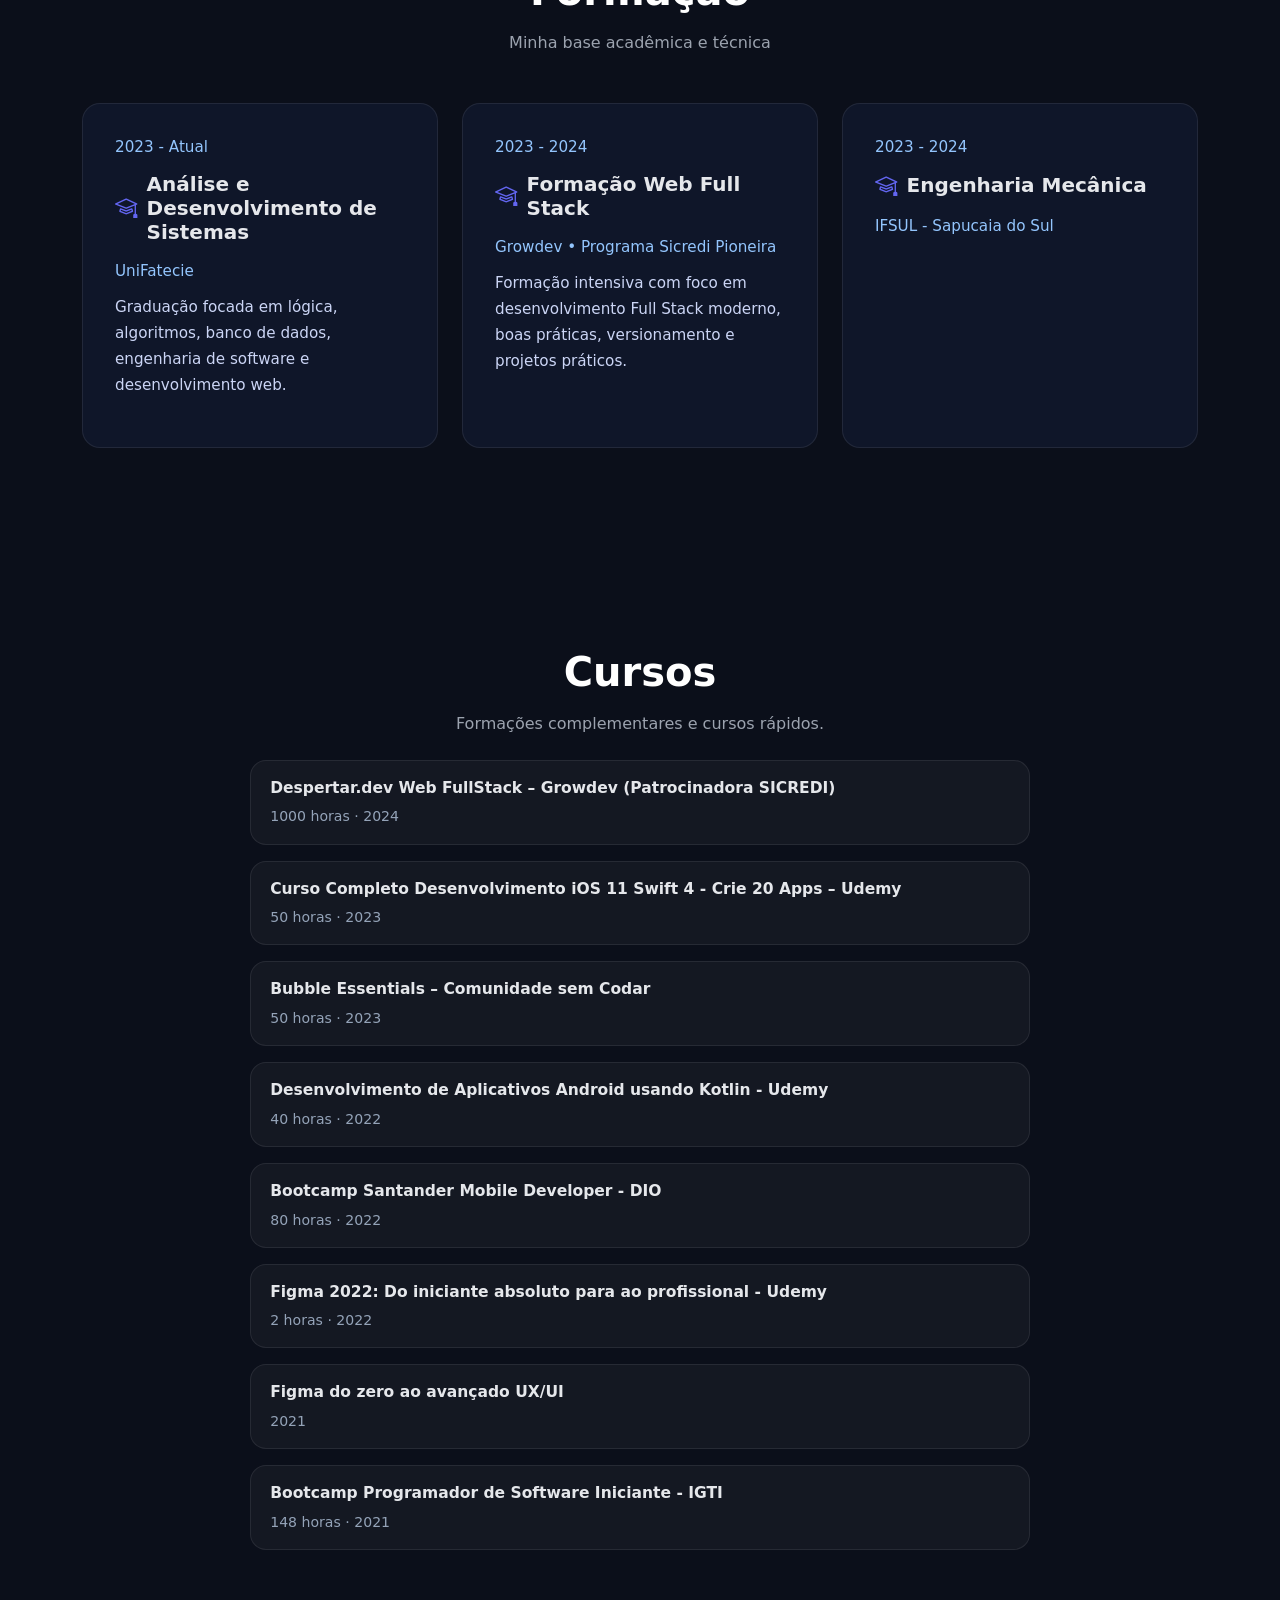
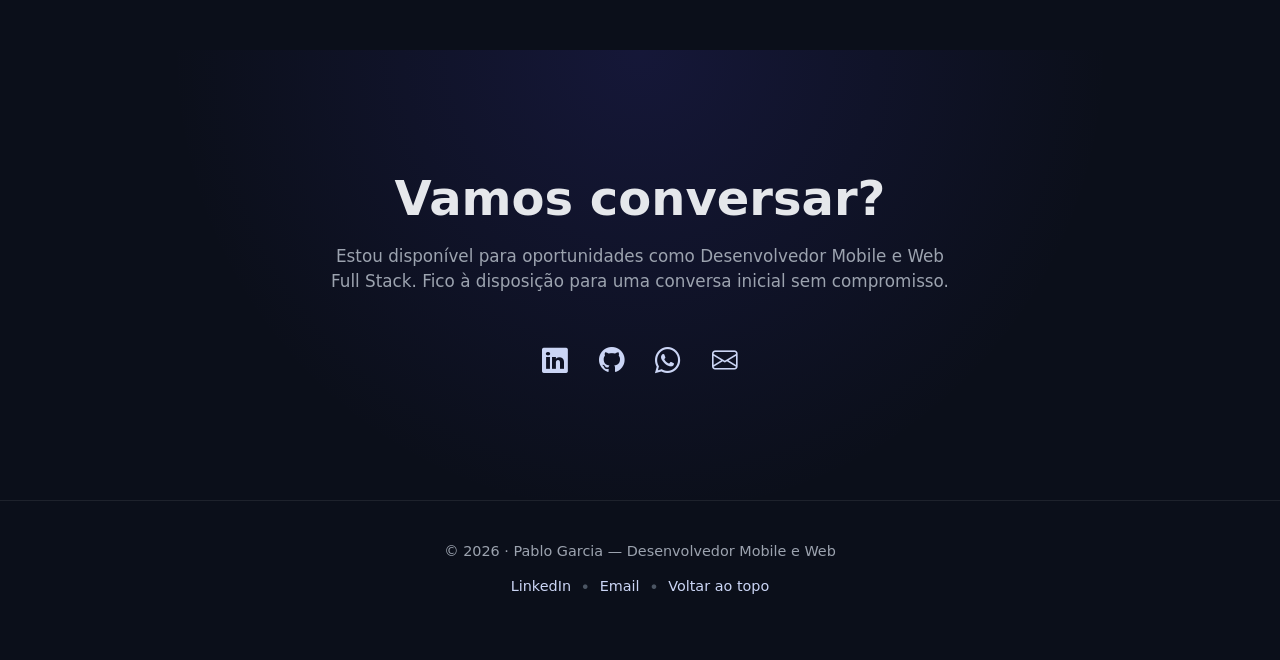
==== commit e03602eb: "Alteracao de funcao na Apple Co-authored-by: Copilot <copilot@github.com>" ====
--- a/index.html
+++ b/index.html
@@ -396,7 +396,7 @@
                     <div class="timeline-dot"></div>
                     <div class="timeline-content">
                         <span class="timeline-date">fevereiro 2024 - atual</span>
-                        <h5>iOS Junior Learning</h5>
+                        <h5>Desenvolvedor iOS Júnior</h5>
                         <span class="timeline-company">Apple Developer Academy</span>
                         <ul>
                             <li>Desenvolvimento de aplicativos iOS utilizando Swift, SwiftUI e UIKit, com foco em boas práticas.</li>
@@ -410,7 +410,7 @@
                     <div class="timeline-dot"></div>
                     <div class="timeline-content">
                         <span class="timeline-date">outubro 2024 - abril 2025</span>
-                        <h5>Professor de Programação</h5>
+                        <h5>Instrutor de Programação</h5>
                         <span class="timeline-company">Senac São Leopoldo</span>
                         <ul>
                             <li>Aulas de Back-end em PHP com Laravel.</li>
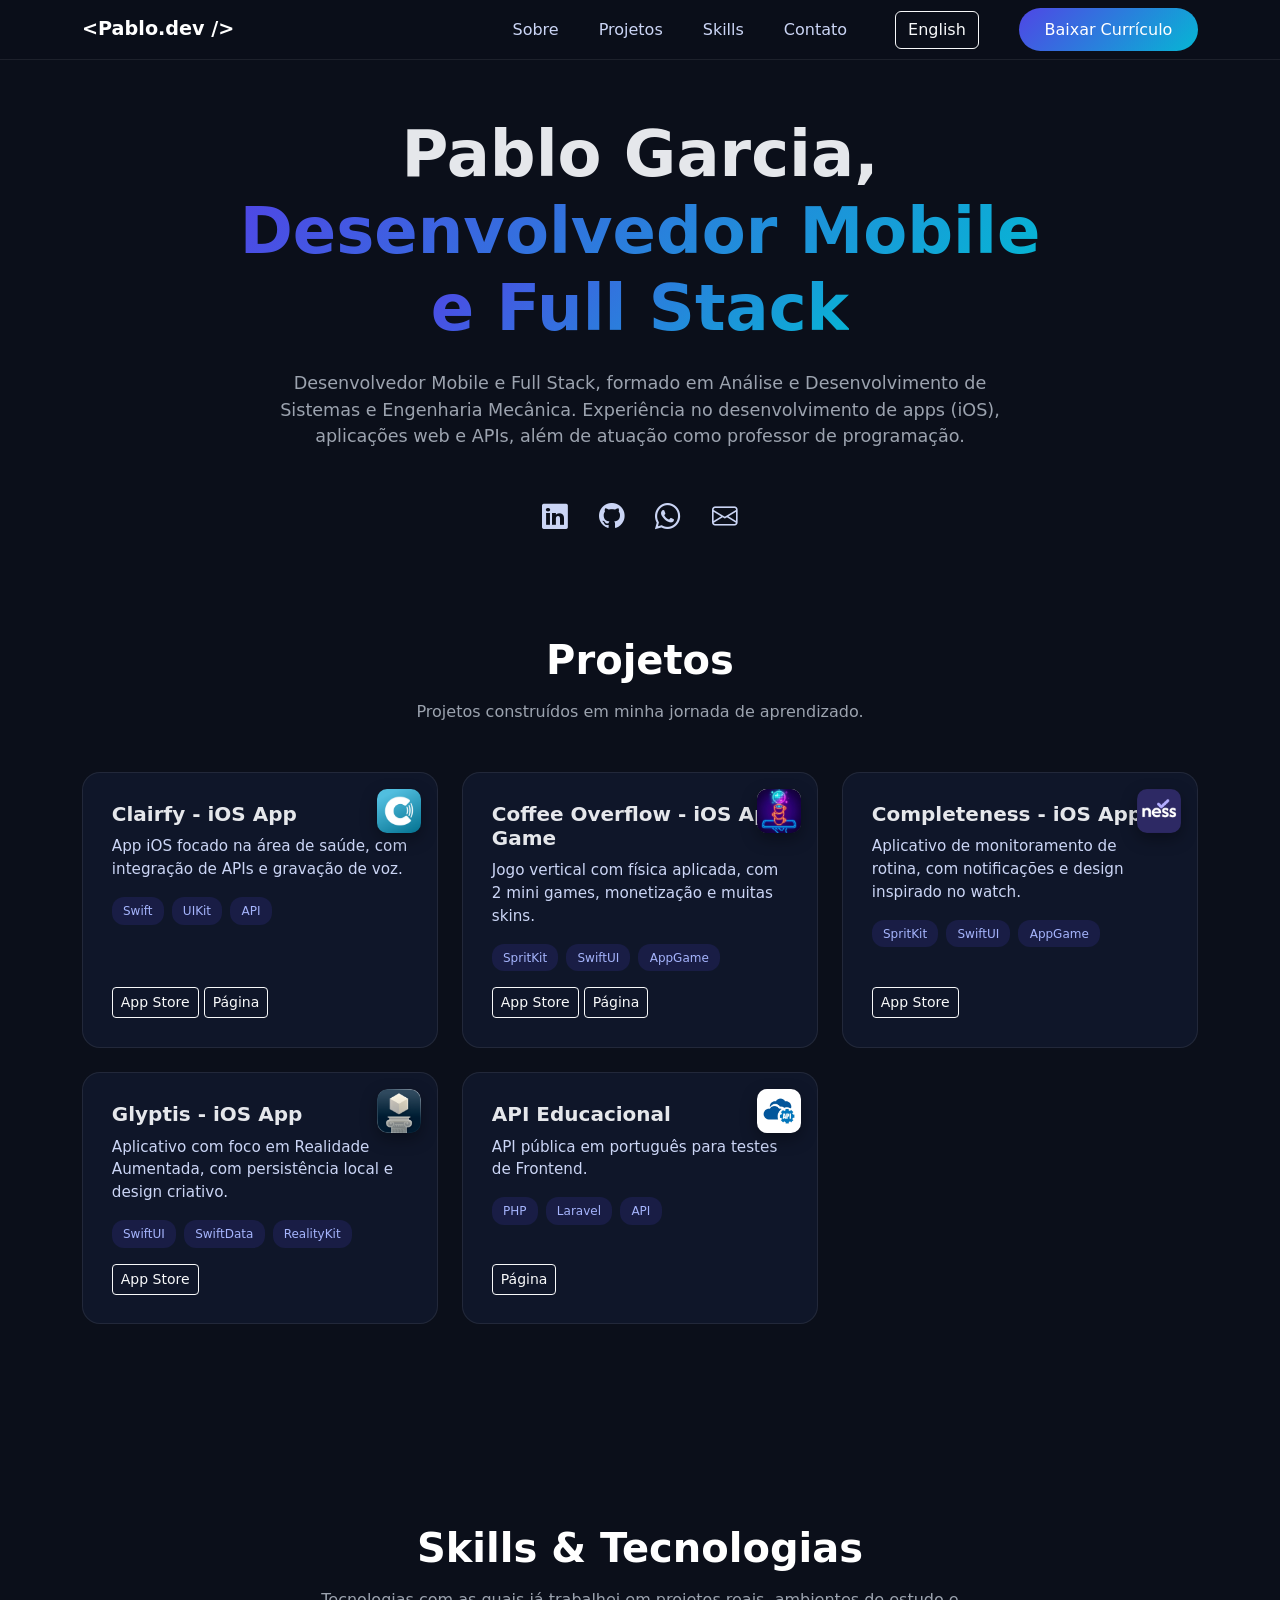
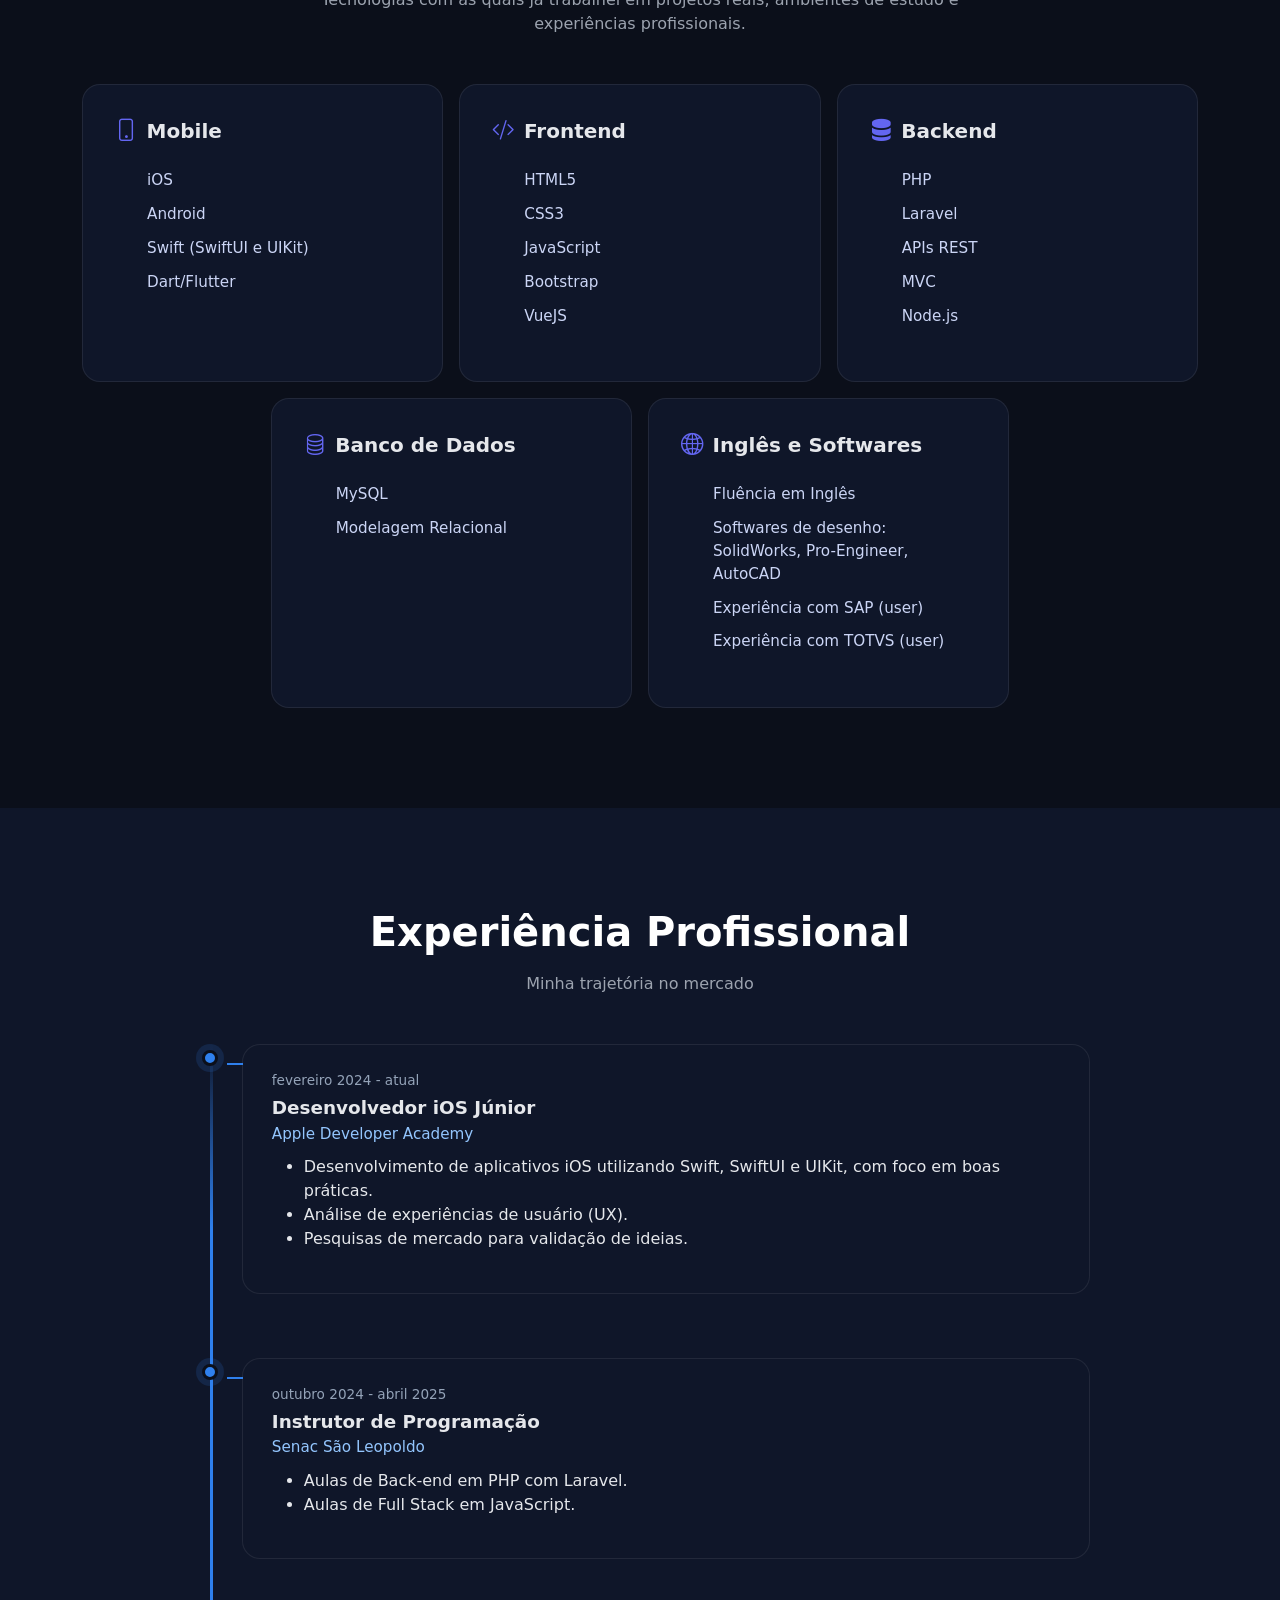
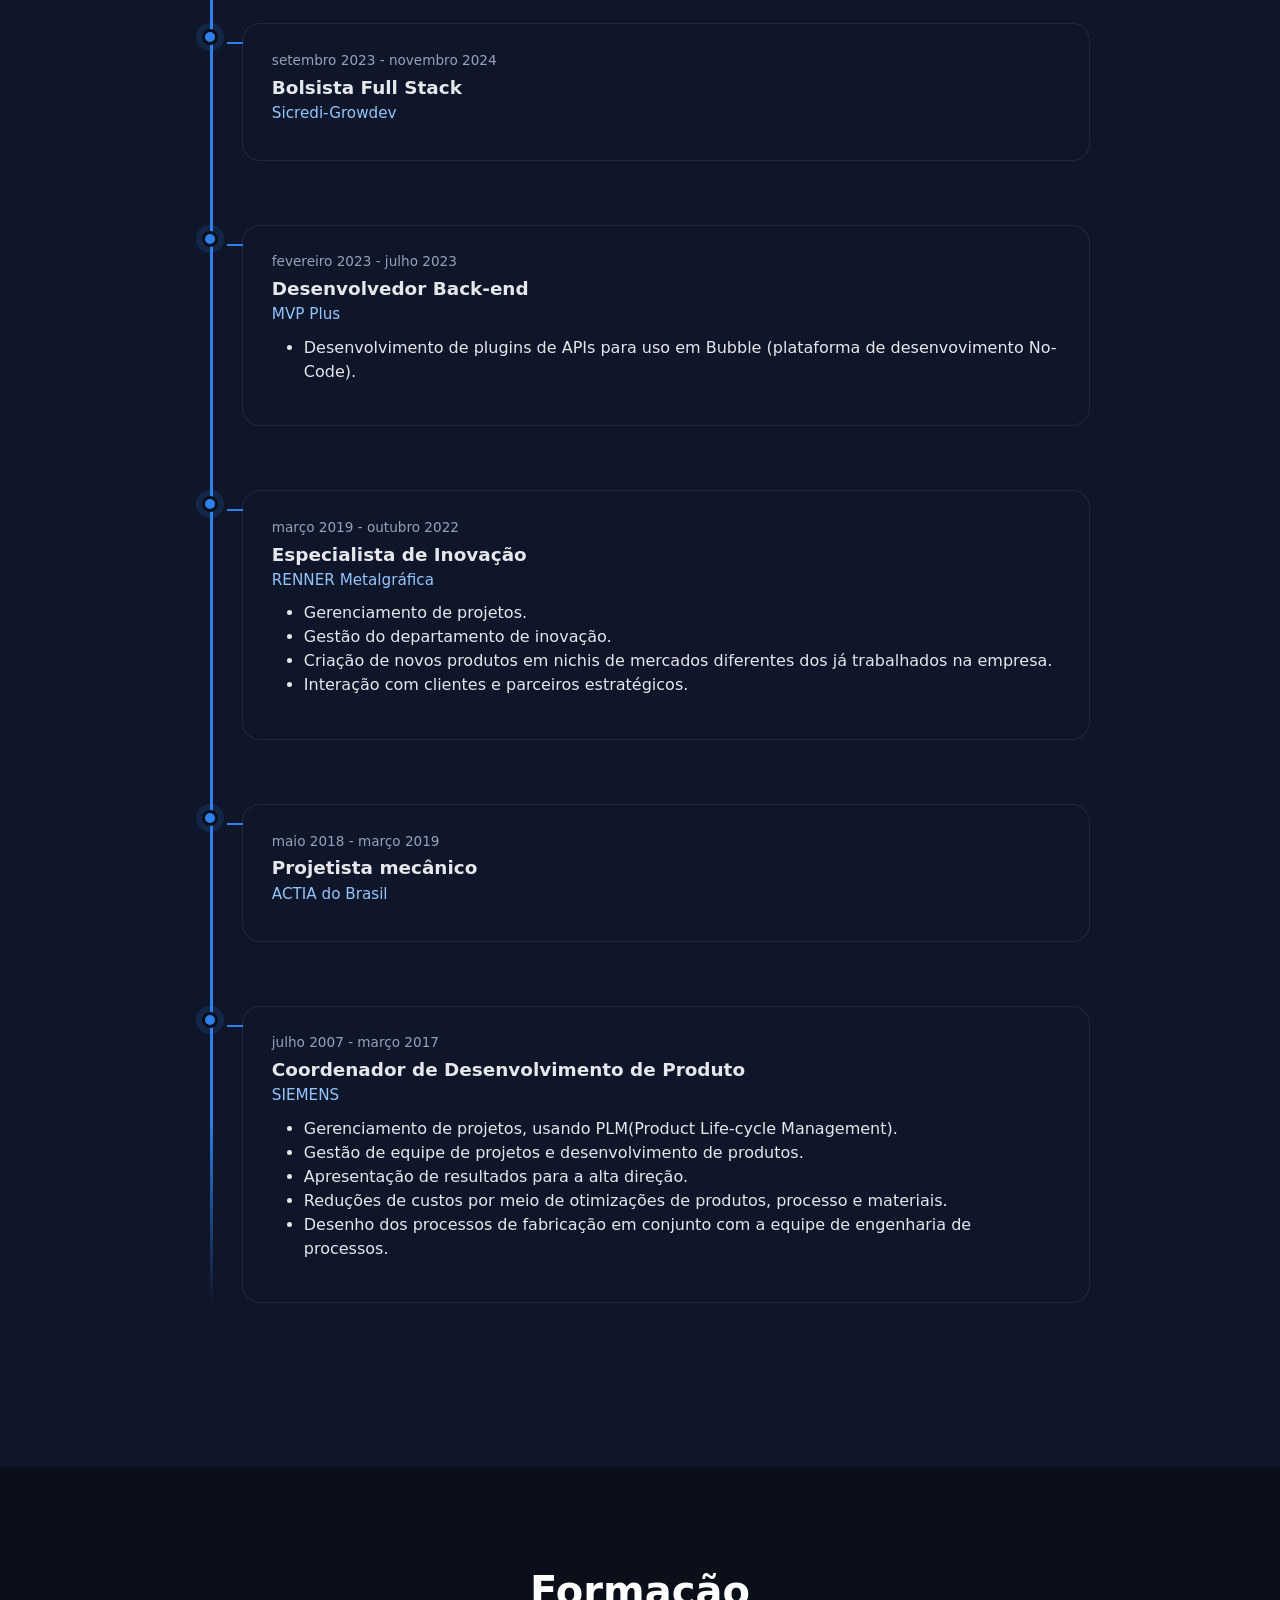
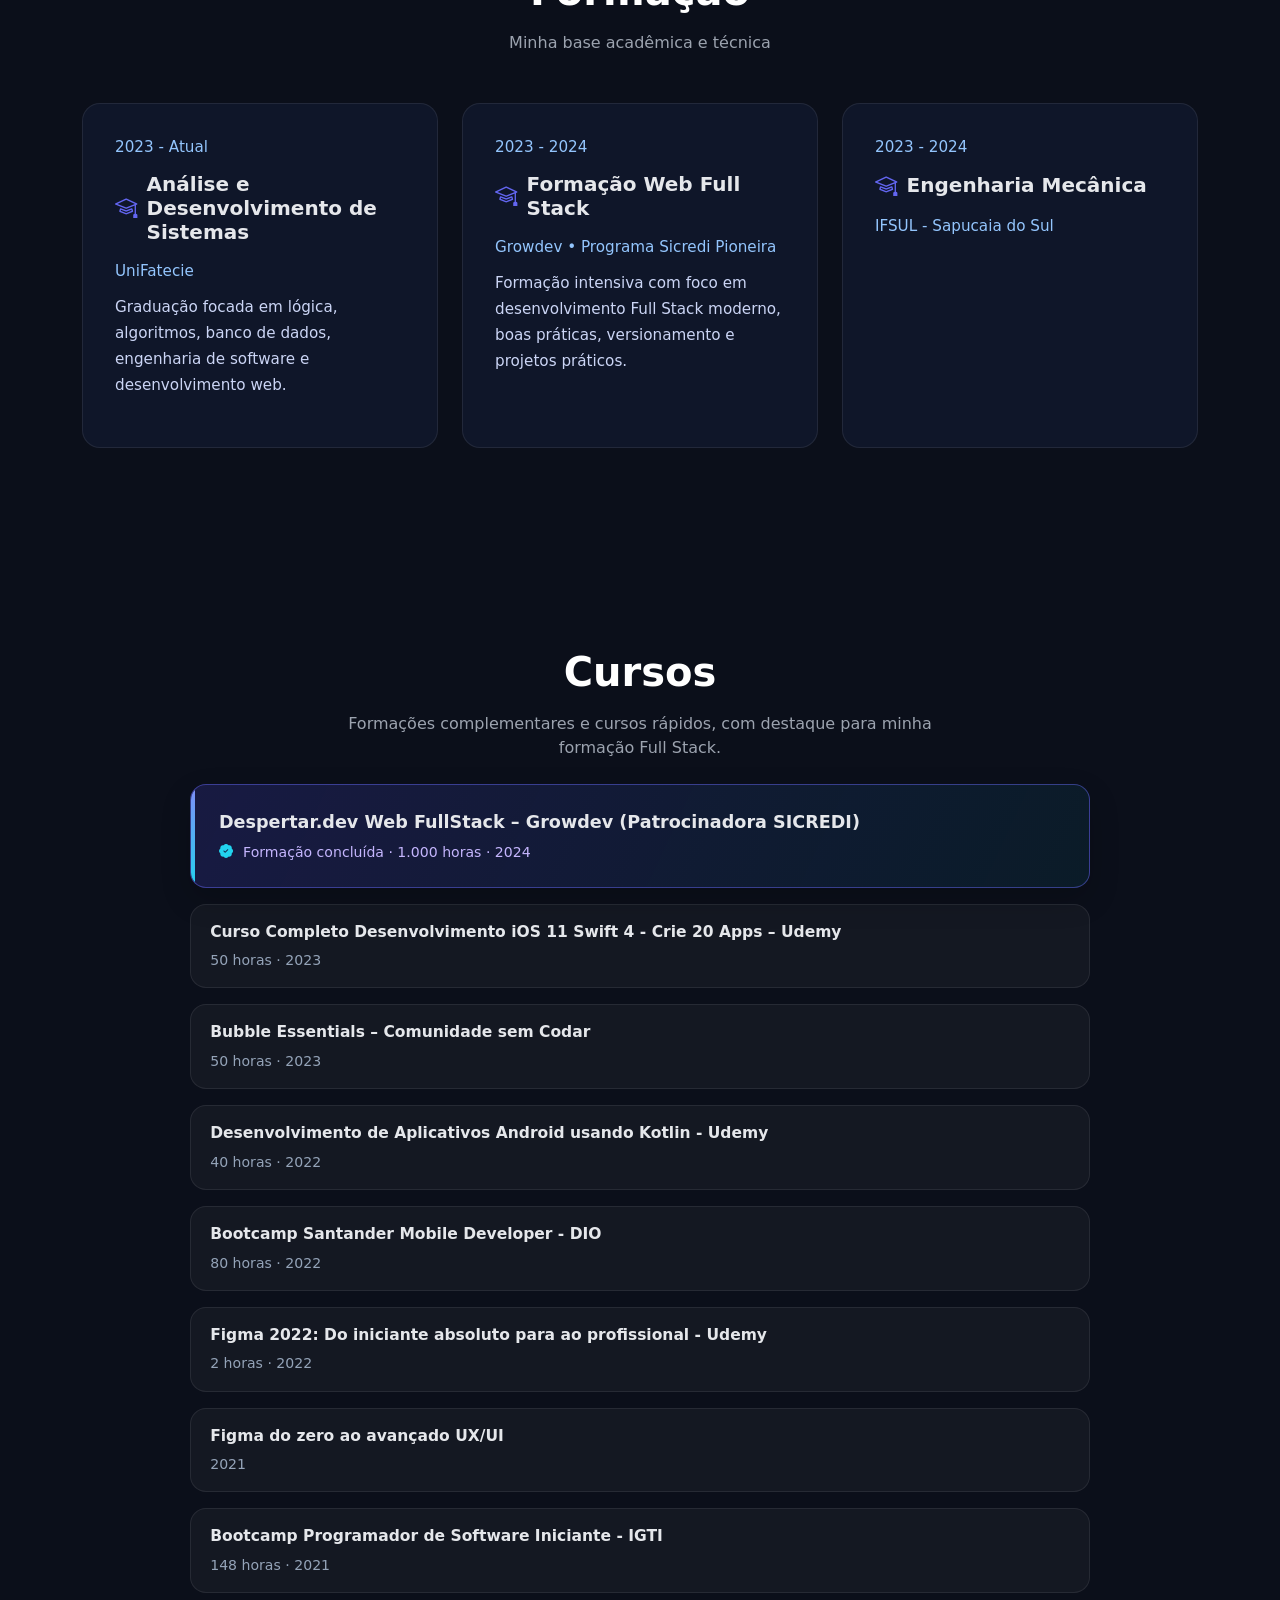
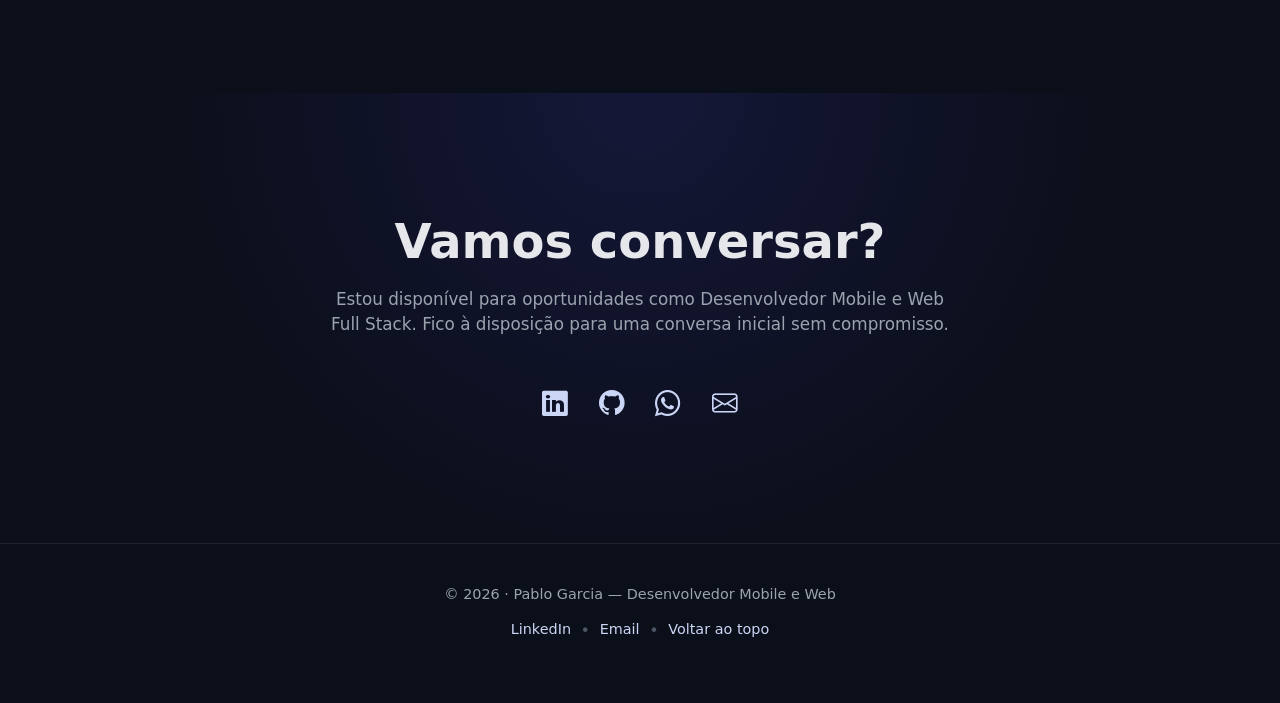
==== commit c408d2d0: "Alteraçao de cursos" ====
--- a/index.html
+++ b/index.html
@@ -546,13 +546,13 @@
         <div class="container">
             <div class="section-header text-center mb-4">
                 <h2 class="section-title">Cursos</h2>
-                <p class="section-subtitle">Formações complementares e cursos rápidos.</p>
+                <p class="section-subtitle">Formações complementares e cursos rápidos, com destaque para minha formação Full Stack.</p>
             </div>
 
             <div class="course-list">
-                <div class="course-item">
+                <div class="course-item course-item-featured">
                     <p class="course-name">Despertar.dev Web FullStack – Growdev (Patrocinadora SICREDI)</p>
-                    <span class="course-meta">1000 horas · 2024</span>
+                    <span class="course-meta"><i class="bi bi-patch-check-fill" aria-hidden="true"></i> Formação concluída · 1.000 horas · 2024</span>
                 </div>
                 <div class="course-item">
                     <p class="course-name">Curso Completo Desenvolvimento iOS 11 Swift 4 - Crie 20 Apps – Udemy</p>
@@ -671,4 +671,4 @@
 
 </body>
 
-</html>+</html>
--- a/css/style.css
+++ b/css/style.css
@@ -262,7 +262,7 @@
 .course-list {
   display: grid;
   gap: 1rem;
-  max-width: 780px;
+  max-width: 900px;
   margin: 0 auto;
 }
 
@@ -286,6 +286,36 @@
 .course-meta {
   color: #94a3b8;
   font-size: 0.88rem;
+}
+
+.course-item-featured {
+  position: relative;
+  overflow: hidden;
+  padding: 1.5rem 1.75rem;
+  background: linear-gradient(115deg, rgba(79, 70, 229, 0.2), rgba(6, 182, 212, 0.08));
+  border: 1px solid rgba(99, 102, 241, 0.48);
+  box-shadow: 0 12px 30px rgba(0, 0, 0, 0.18);
+}
+
+.course-item-featured::before {
+  content: "";
+  position: absolute;
+  inset: 0 auto 0 0;
+  width: 4px;
+  background: linear-gradient(#818cf8, #22d3ee);
+}
+
+.course-item-featured .course-name {
+  font-size: 1.1rem;
+}
+
+.course-item-featured .course-meta {
+  color: #c4b5fd;
+}
+
+.course-item-featured .course-meta i {
+  margin-right: 0.35rem;
+  color: #22d3ee;
 }
 
 .skill-title i {
@@ -593,4 +623,3 @@
   transform: scale(1.05);
   transition: transform 0.2s ease;
 }
-
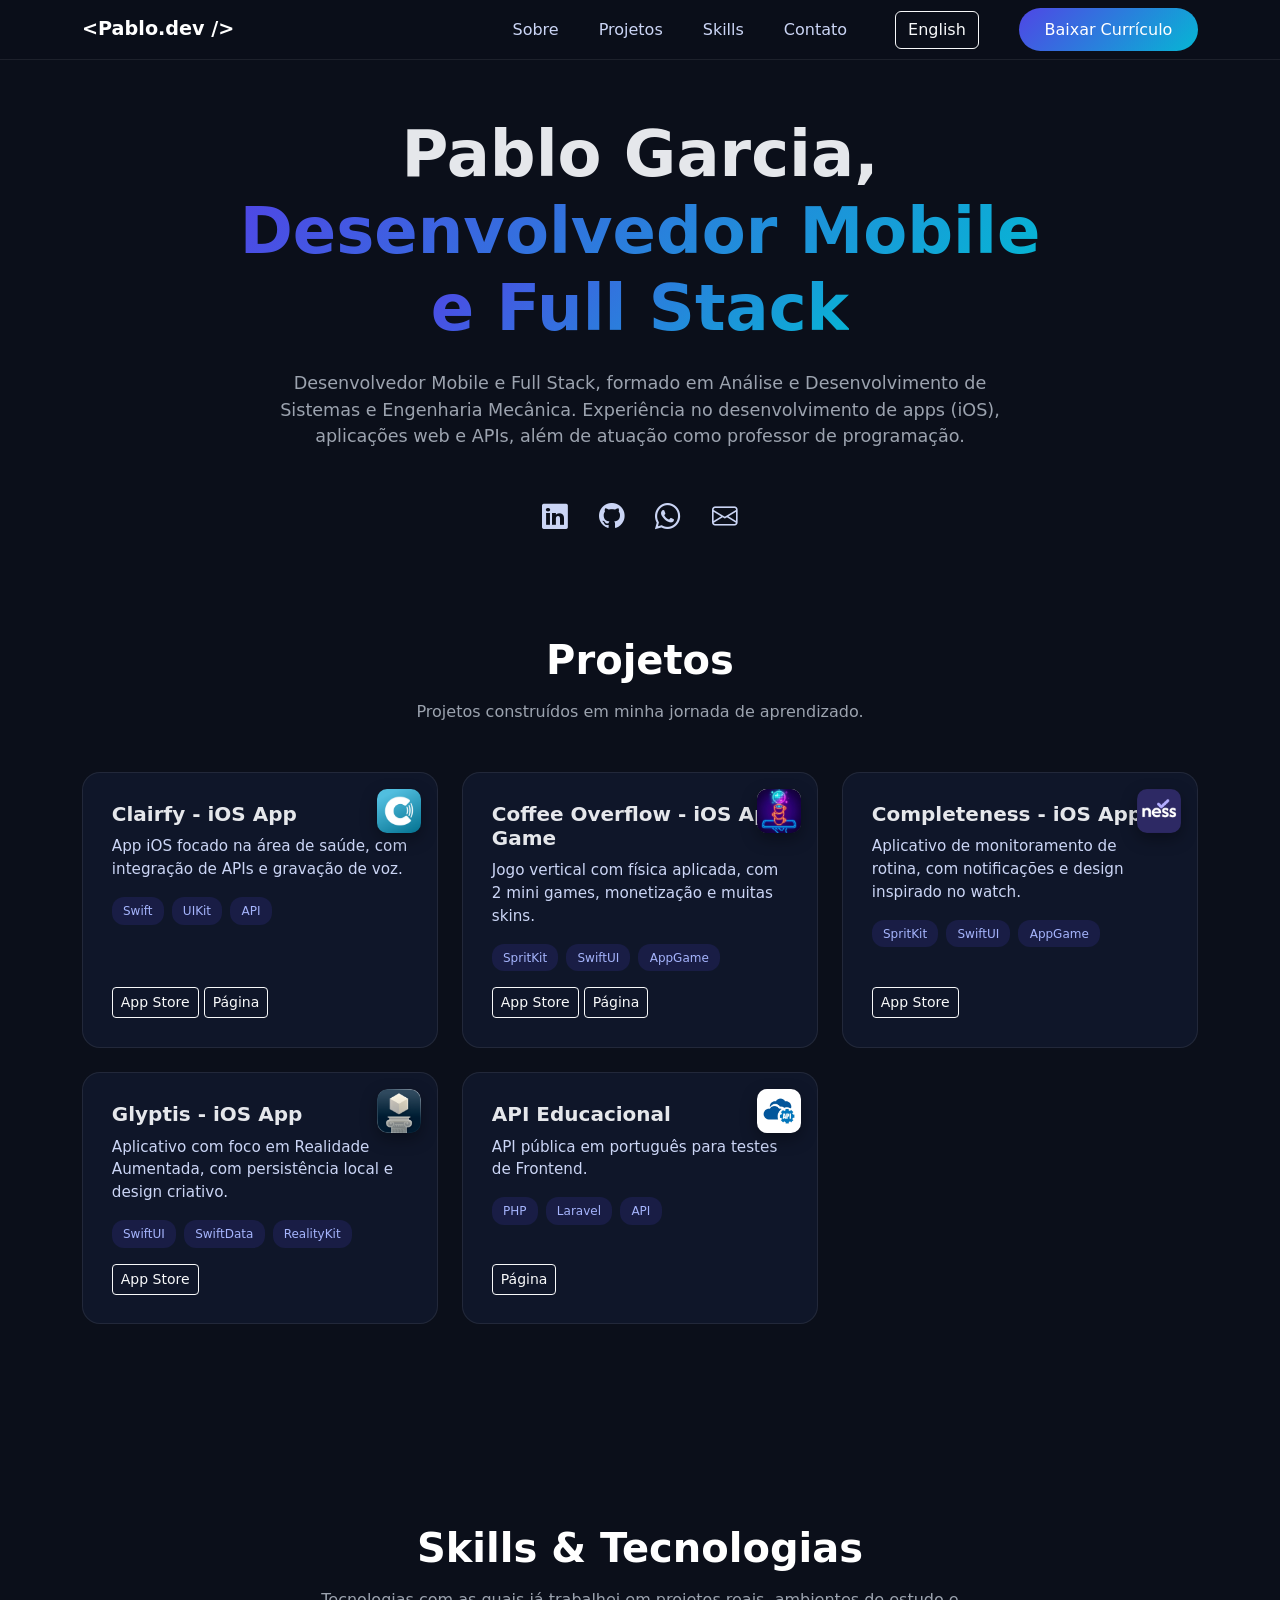
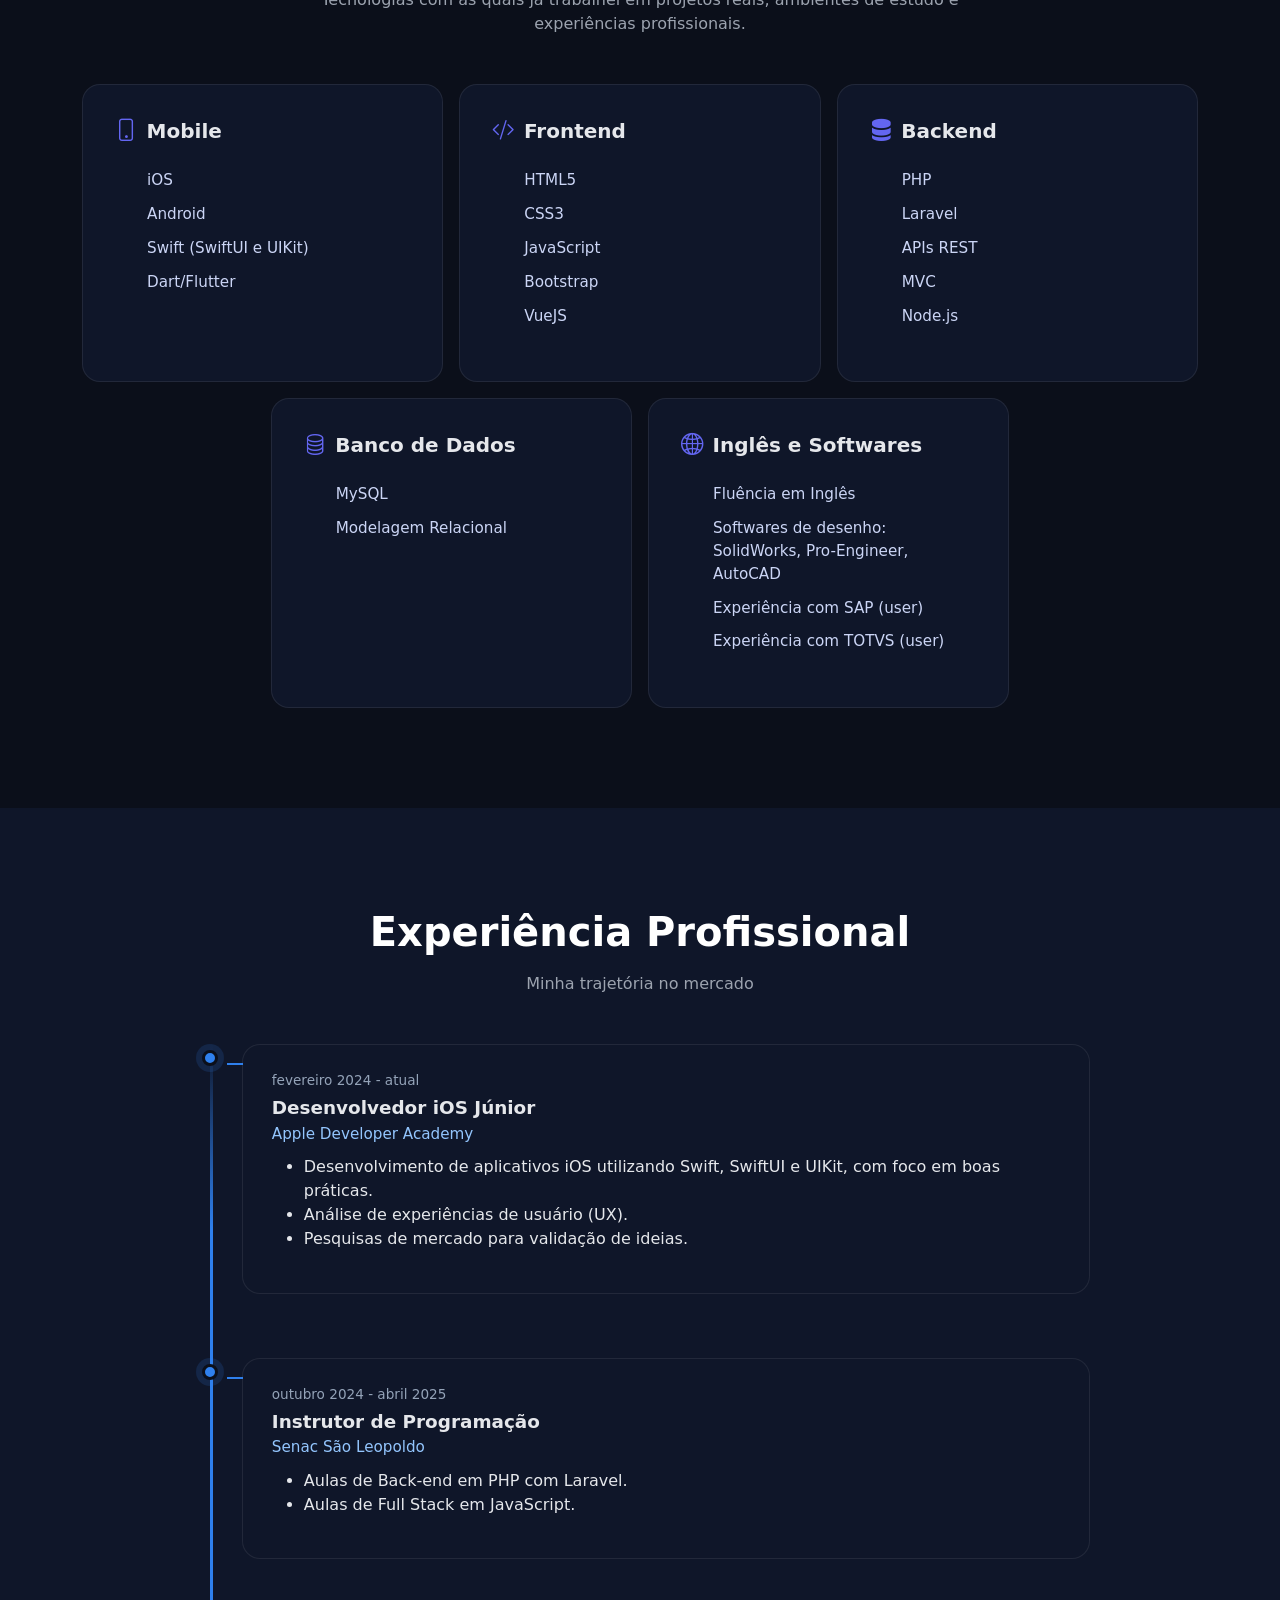
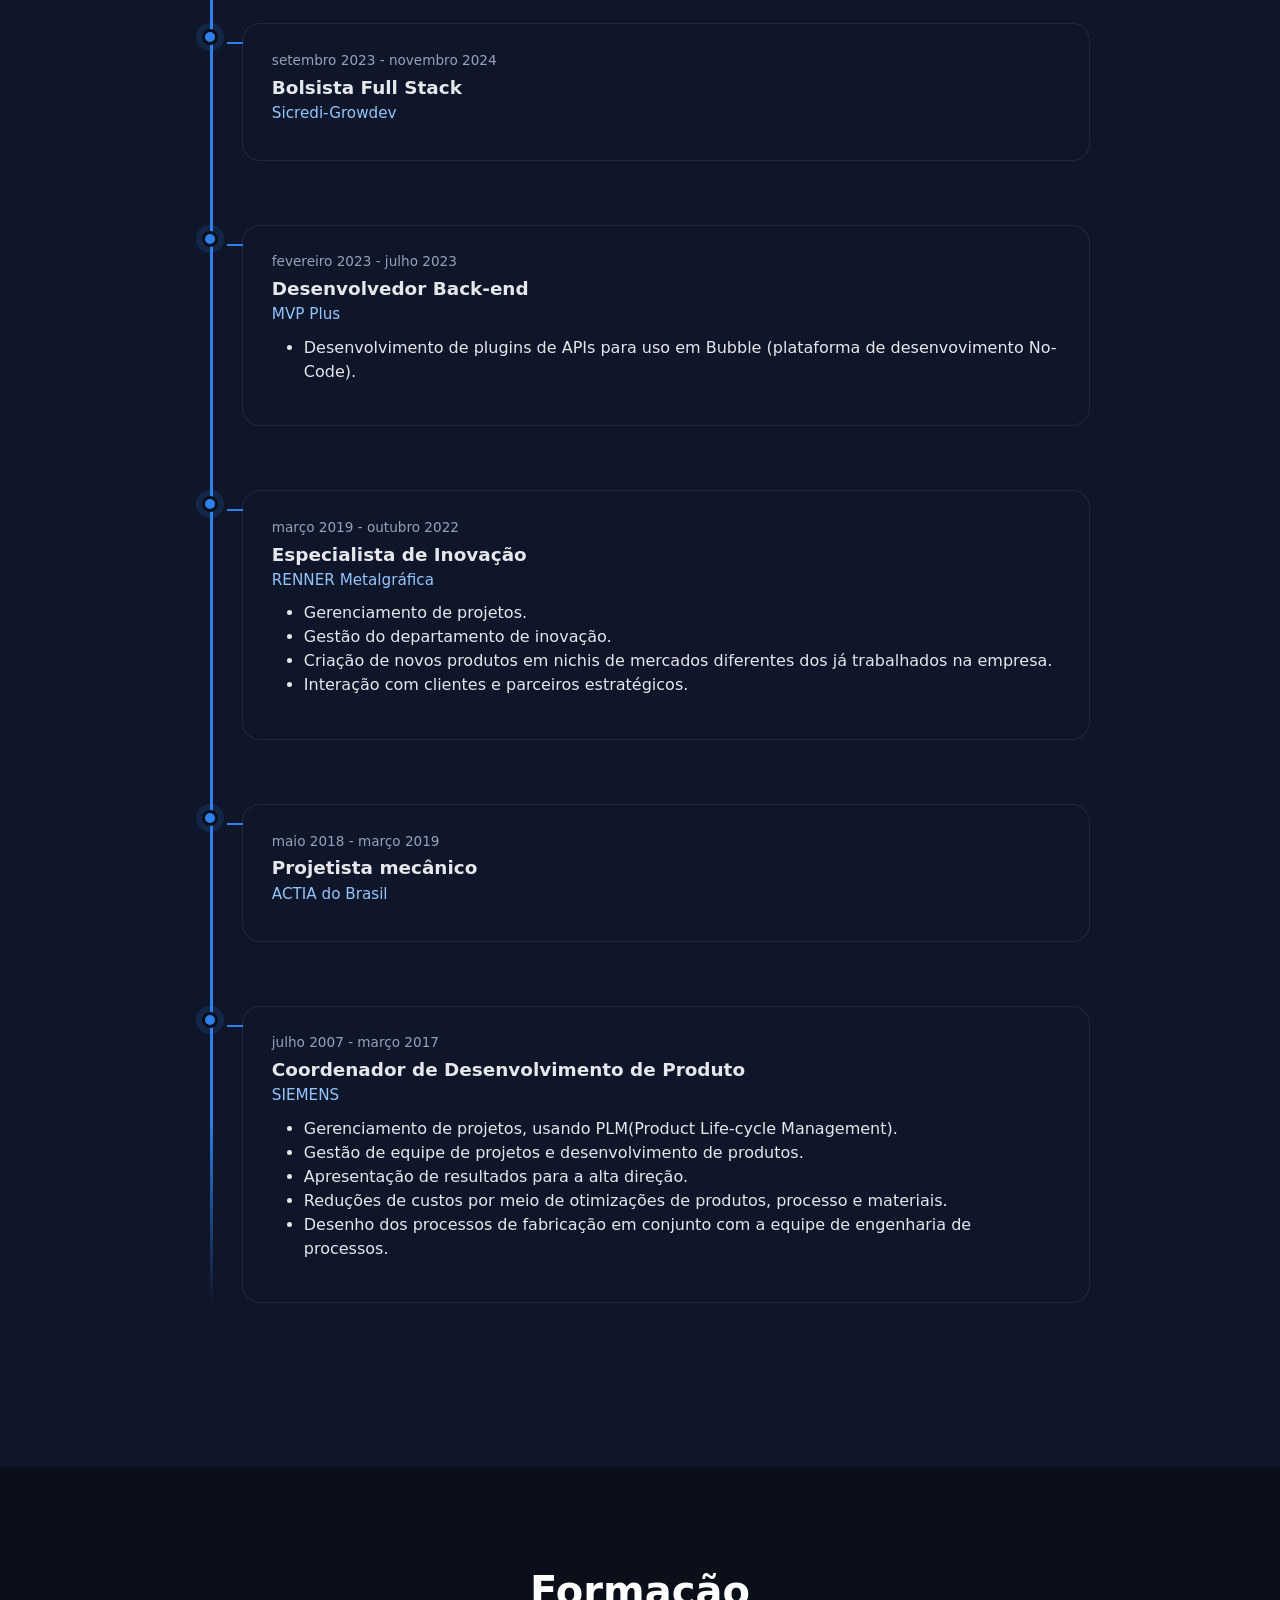
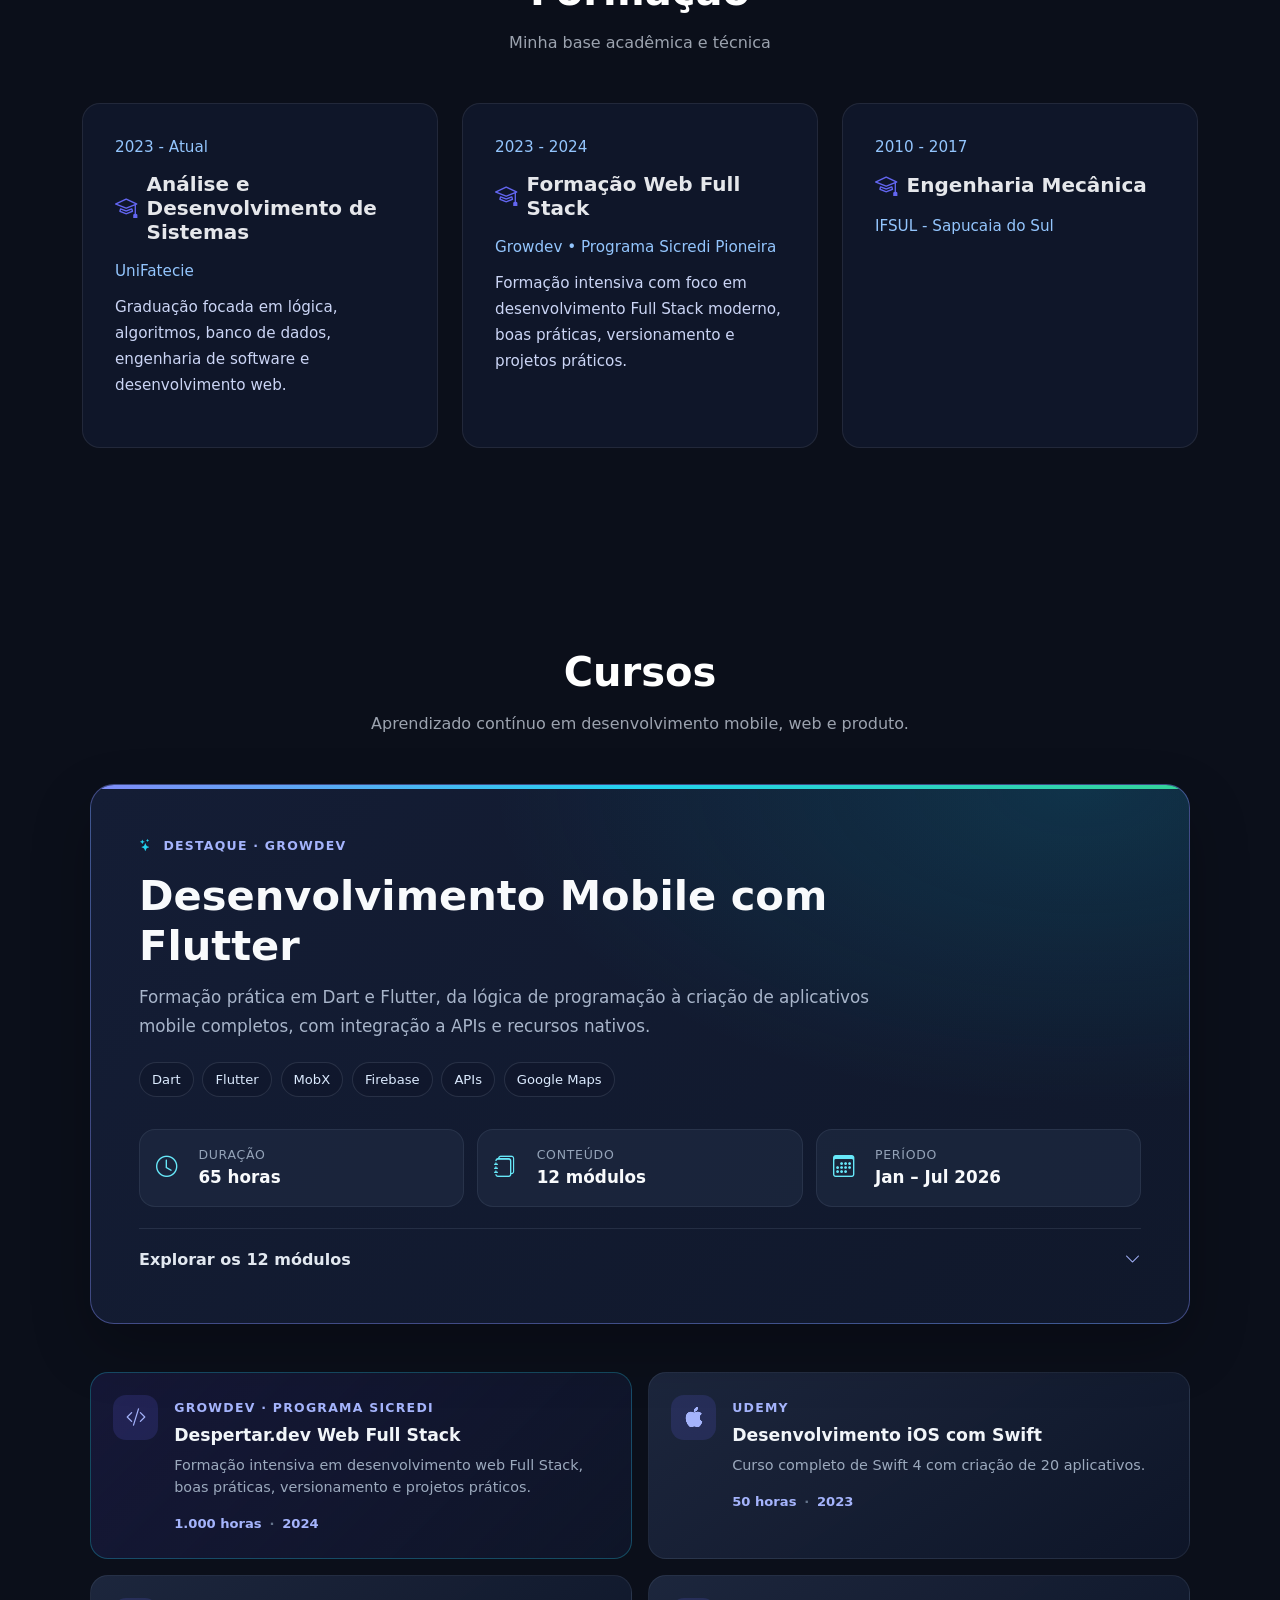
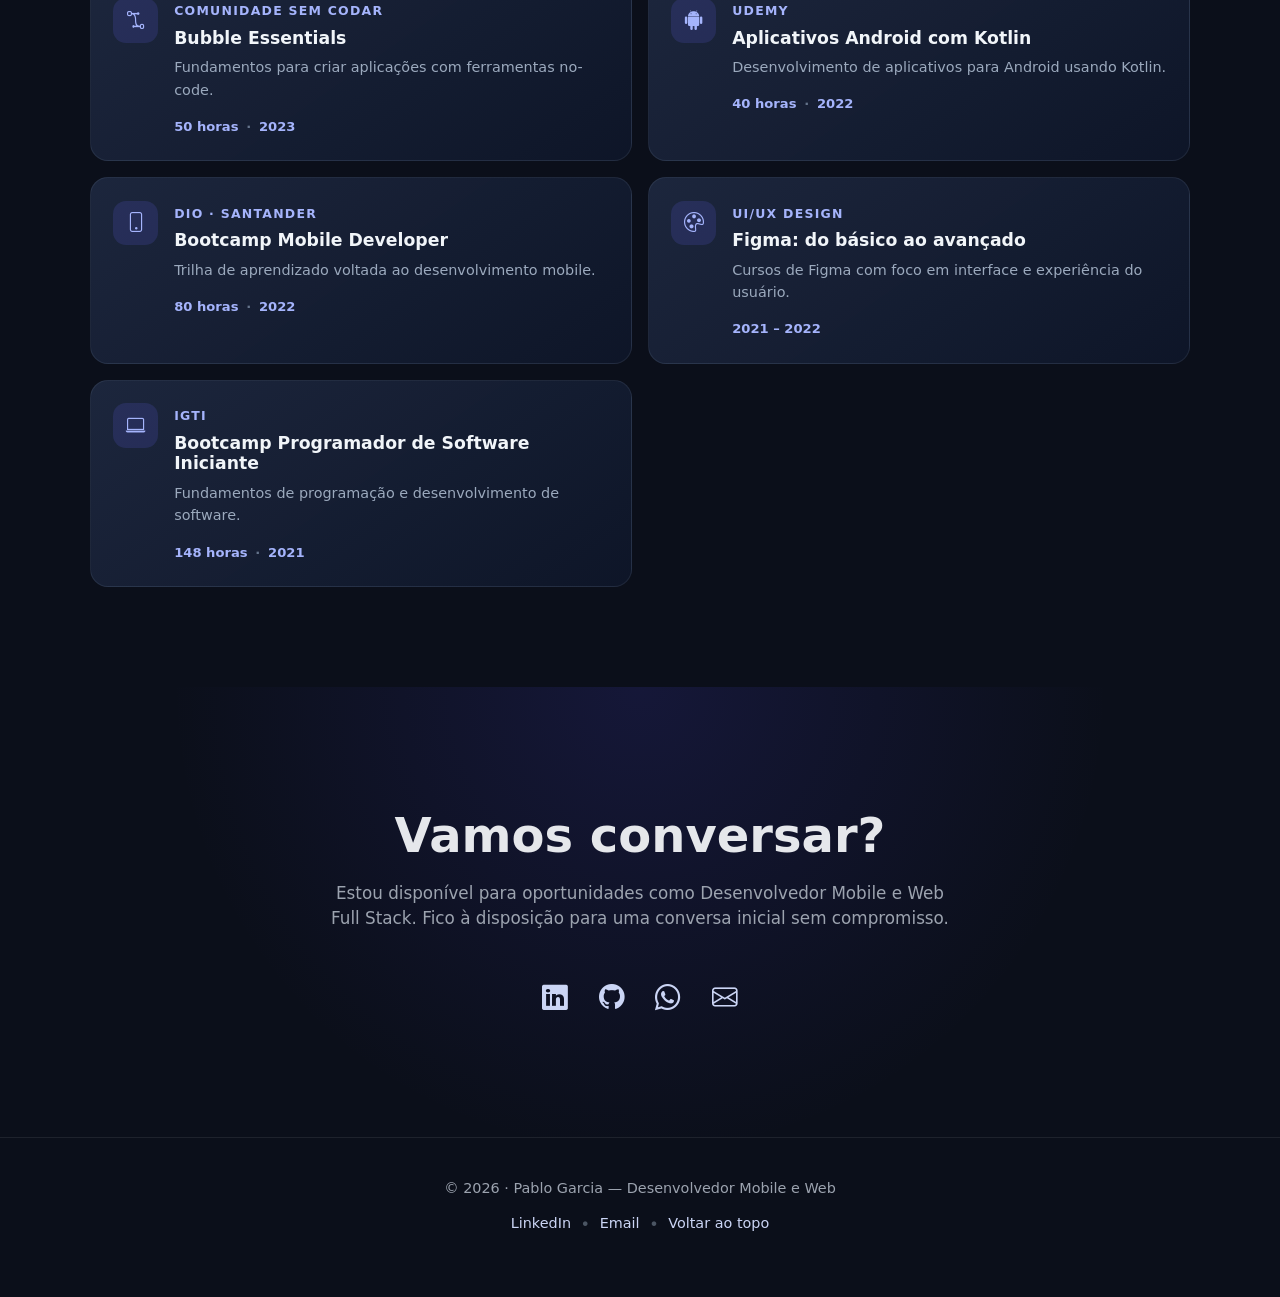
==== commit 082c2683: "Refeita a lista de cursos" ====
--- a/index.html
+++ b/index.html
@@ -528,7 +528,7 @@
 
                 <div class="col-md-4">
                     <div class="education-card h-100">
-                        <span class="education-date">2023 - 2024</span>
+                        <span class="education-date">2010 - 2017</span>
                         <h5 class="education-title">
                             <i class="bi bi-mortarboard"></i>
                             Engenharia Mecânica
@@ -544,44 +544,72 @@
     <!-- Cursos -->
     <section id="courses" class="section-padding">
         <div class="container">
-            <div class="section-header text-center mb-4">
+            <div class="section-header text-center mb-5">
                 <h2 class="section-title">Cursos</h2>
-                <p class="section-subtitle">Formações complementares e cursos rápidos, com destaque para minha formação Full Stack.</p>
-            </div>
-
-            <div class="course-list">
-                <div class="course-item course-item-featured">
-                    <p class="course-name">Despertar.dev Web FullStack – Growdev (Patrocinadora SICREDI)</p>
-                    <span class="course-meta"><i class="bi bi-patch-check-fill" aria-hidden="true"></i> Formação concluída · 1.000 horas · 2024</span>
-                </div>
-                <div class="course-item">
-                    <p class="course-name">Curso Completo Desenvolvimento iOS 11 Swift 4 - Crie 20 Apps – Udemy</p>
-                    <span class="course-meta">50 horas · 2023</span>
-                </div>
-                <div class="course-item">
-                    <p class="course-name">Bubble Essentials – Comunidade sem Codar</p>
-                    <span class="course-meta">50 horas · 2023</span>
-                </div>
-                <div class="course-item">
-                    <p class="course-name">Desenvolvimento de Aplicativos Android usando Kotlin - Udemy</p>
-                    <span class="course-meta">40 horas · 2022</span>
-                </div>
-                <div class="course-item">
-                    <p class="course-name">Bootcamp Santander Mobile Developer - DIO</p>
-                    <span class="course-meta">80 horas · 2022</span>
-                </div>
-                <div class="course-item">
-                    <p class="course-name">Figma 2022: Do iniciante absoluto para ao profissional - Udemy</p>
-                    <span class="course-meta">2 horas · 2022</span>
-                </div>
-                <div class="course-item">
-                    <p class="course-name">Figma do zero ao avançado UX/UI</p>
-                    <span class="course-meta">2021</span>
-                </div>
-                <div class="course-item">
-                    <p class="course-name">Bootcamp Programador de Software Iniciante - IGTI</p>
-                    <span class="course-meta">148 horas · 2021</span>
-                </div>
+                <p class="section-subtitle">Aprendizado contínuo em desenvolvimento mobile, web e produto.</p>
+            </div>
+
+            <article class="course-featured mb-5">
+                <div class="course-featured-main">
+                    <span class="course-eyebrow"><i class="bi bi-stars" aria-hidden="true"></i> Destaque · Growdev</span>
+                    <h3>Desenvolvimento Mobile com Flutter</h3>
+                    <p class="course-featured-description">Formação prática em Dart e Flutter, da lógica de programação à criação de aplicativos mobile completos, com integração a APIs e recursos nativos.</p>
+                    <div class="course-tags" aria-label="Tecnologias e conteúdos">
+                        <span>Dart</span><span>Flutter</span><span>MobX</span><span>Firebase</span><span>APIs</span><span>Google Maps</span>
+                    </div>
+                </div>
+                <div class="course-stats" aria-label="Dados do curso">
+                    <div class="course-stat"><i class="bi bi-clock" aria-hidden="true"></i><span>Duração</span><strong>65 horas</strong></div>
+                    <div class="course-stat"><i class="bi bi-journals" aria-hidden="true"></i><span>Conteúdo</span><strong>12 módulos</strong></div>
+                    <div class="course-stat"><i class="bi bi-calendar3" aria-hidden="true"></i><span>Período</span><strong>Jan – Jul 2026</strong></div>
+                </div>
+                <details class="course-modules">
+                    <summary>Explorar os 12 módulos <i class="bi bi-chevron-down" aria-hidden="true"></i></summary>
+                    <div class="module-grid">
+                        <span><i class="bi bi-check-circle-fill"></i>Lógica de programação com Dart</span>
+                        <span><i class="bi bi-check-circle-fill"></i>Programação Orientada a Objetos em Dart</span>
+                        <span><i class="bi bi-check-circle-fill"></i>Fundamentos Mobile Multiplataforma</span>
+                        <span><i class="bi bi-check-circle-fill"></i>Formulários e navegações</span>
+                        <span><i class="bi bi-check-circle-fill"></i>Gerenciamento de estado com MobX</span>
+                        <span><i class="bi bi-check-circle-fill"></i>Animações e integração com API</span>
+                        <span><i class="bi bi-check-circle-fill"></i>Recursos nativos e armazenamento offline</span>
+                        <span><i class="bi bi-book"></i>Tema, animações e navegações</span>
+                        <span><i class="bi bi-book"></i>Google Maps e localização</span>
+                        <span><i class="bi bi-book"></i>Firebase e Social Login</span>
+                        <span><i class="bi bi-book"></i>Arquitetura e testes automatizados</span>
+                    </div>
+                </details>
+            </article>
+
+            <div class="course-grid">
+                <article class="course-card course-card-secondary">
+                    <span class="course-card-icon"><i class="bi bi-code-slash" aria-hidden="true"></i></span>
+                    <div><span class="course-card-label">Growdev · Programa Sicredi</span><h3>Despertar.dev Web Full Stack</h3><p>Formação intensiva em desenvolvimento web Full Stack, boas práticas, versionamento e projetos práticos.</p><span class="course-card-meta">1.000 horas <b>·</b> 2024</span></div>
+                </article>
+                <article class="course-card">
+                    <span class="course-card-icon"><i class="bi bi-apple" aria-hidden="true"></i></span>
+                    <div><span class="course-card-label">Udemy</span><h3>Desenvolvimento iOS com Swift</h3><p>Curso completo de Swift 4 com criação de 20 aplicativos.</p><span class="course-card-meta">50 horas <b>·</b> 2023</span></div>
+                </article>
+                <article class="course-card">
+                    <span class="course-card-icon"><i class="bi bi-bezier2" aria-hidden="true"></i></span>
+                    <div><span class="course-card-label">Comunidade sem Codar</span><h3>Bubble Essentials</h3><p>Fundamentos para criar aplicações com ferramentas no-code.</p><span class="course-card-meta">50 horas <b>·</b> 2023</span></div>
+                </article>
+                <article class="course-card">
+                    <span class="course-card-icon"><i class="bi bi-android2" aria-hidden="true"></i></span>
+                    <div><span class="course-card-label">Udemy</span><h3>Aplicativos Android com Kotlin</h3><p>Desenvolvimento de aplicativos para Android usando Kotlin.</p><span class="course-card-meta">40 horas <b>·</b> 2022</span></div>
+                </article>
+                <article class="course-card">
+                    <span class="course-card-icon"><i class="bi bi-phone" aria-hidden="true"></i></span>
+                    <div><span class="course-card-label">DIO · Santander</span><h3>Bootcamp Mobile Developer</h3><p>Trilha de aprendizado voltada ao desenvolvimento mobile.</p><span class="course-card-meta">80 horas <b>·</b> 2022</span></div>
+                </article>
+                <article class="course-card">
+                    <span class="course-card-icon"><i class="bi bi-palette" aria-hidden="true"></i></span>
+                    <div><span class="course-card-label">UI/UX Design</span><h3>Figma: do básico ao avançado</h3><p>Cursos de Figma com foco em interface e experiência do usuário.</p><span class="course-card-meta">2021 – 2022</span></div>
+                </article>
+                <article class="course-card">
+                    <span class="course-card-icon"><i class="bi bi-laptop" aria-hidden="true"></i></span>
+                    <div><span class="course-card-label">IGTI</span><h3>Bootcamp Programador de Software Iniciante</h3><p>Fundamentos de programação e desenvolvimento de software.</p><span class="course-card-meta">148 horas <b>·</b> 2021</span></div>
+                </article>
             </div>
         </div>
     </section>
--- a/css/style.css
+++ b/css/style.css
@@ -259,63 +259,89 @@
   line-height: 1.7;
 }
 
-.course-list {
-  display: grid;
-  gap: 1rem;
-  max-width: 900px;
-  margin: 0 auto;
-}
-
-.course-item {
-  background: rgba(255, 255, 255, 0.04);
-  border: 1px solid rgba(255, 255, 255, 0.08);
-  border-radius: 16px;
-  padding: 1rem 1.2rem;
-  display: flex;
-  flex-direction: column;
-  gap: 0.4rem;
-}
-
-.course-name {
-  font-weight: 600;
-  color: #e5e7eb;
-  margin: 0;
-  font-size: 0.97rem;
-}
-
-.course-meta {
-  color: #94a3b8;
-  font-size: 0.88rem;
-}
-
-.course-item-featured {
+.course-featured {
   position: relative;
   overflow: hidden;
-  padding: 1.5rem 1.75rem;
-  background: linear-gradient(115deg, rgba(79, 70, 229, 0.2), rgba(6, 182, 212, 0.08));
-  border: 1px solid rgba(99, 102, 241, 0.48);
-  box-shadow: 0 12px 30px rgba(0, 0, 0, 0.18);
-}
-
-.course-item-featured::before {
+  max-width: 1100px;
+  margin-inline: auto;
+  padding: clamp(1.5rem, 4vw, 3rem);
+  border: 1px solid rgba(129, 140, 248, 0.42);
+  border-radius: 24px;
+  background: radial-gradient(ellipse at 90% 0%, rgba(6, 182, 212, 0.16), transparent 42%), linear-gradient(135deg, #141d35, #10182b);
+  box-shadow: 0 24px 60px rgba(0, 0, 0, 0.24);
+}
+
+.course-featured::before {
   content: "";
   position: absolute;
-  inset: 0 auto 0 0;
-  width: 4px;
-  background: linear-gradient(#818cf8, #22d3ee);
-}
-
-.course-item-featured .course-name {
-  font-size: 1.1rem;
-}
-
-.course-item-featured .course-meta {
-  color: #c4b5fd;
-}
-
-.course-item-featured .course-meta i {
-  margin-right: 0.35rem;
-  color: #22d3ee;
+  top: 0;
+  left: 0;
+  right: 0;
+  height: 4px;
+  background: linear-gradient(90deg, #818cf8, #22d3ee, #34d399);
+}
+
+.course-featured-main { max-width: 850px; }
+
+.course-eyebrow,
+.course-card-label {
+  color: #a5b4fc;
+  font-size: 0.78rem;
+  font-weight: 700;
+  letter-spacing: 0.1em;
+  text-transform: uppercase;
+}
+
+.course-eyebrow i { margin-right: 0.35rem; color: #22d3ee; }
+
+.course-featured h3 {
+  margin: 0.9rem 0 0.75rem;
+  color: #f8fafc;
+  font-size: clamp(1.8rem, 4vw, 2.6rem);
+  font-weight: 750;
+}
+
+.course-featured-description {
+  max-width: 760px;
+  color: #a8b5ca;
+  font-size: 1.05rem;
+  line-height: 1.75;
+}
+
+.course-tags { display: flex; flex-wrap: wrap; gap: 0.55rem; margin-top: 1.25rem; }
+.course-tags span { padding: 0.42rem 0.75rem; border: 1px solid rgba(148, 163, 184, 0.18); border-radius: 999px; background: rgba(15, 23, 42, 0.6); color: #dbeafe; font-size: 0.82rem; }
+
+.course-stats { display: grid; grid-template-columns: repeat(3, minmax(0, 1fr)); gap: 0.8rem; margin-top: 2rem; }
+.course-stat { display: grid; grid-template-columns: 2rem 1fr; align-items: center; column-gap: 0.65rem; padding: 1rem; border: 1px solid rgba(148, 163, 184, 0.12); border-radius: 16px; background: rgba(30, 41, 65, 0.72); }
+.course-stat > i { grid-row: span 2; color: #67e8f9; font-size: 1.35rem; }
+.course-stat span { color: #94a3b8; font-size: 0.78rem; text-transform: uppercase; letter-spacing: 0.06em; }
+.course-stat strong { color: #f8fafc; font-size: 1.05rem; }
+
+.course-modules { margin-top: 1.3rem; border-top: 1px solid rgba(148, 163, 184, 0.15); }
+.course-modules summary { display: flex; justify-content: space-between; align-items: center; padding: 1.2rem 0 0.2rem; color: #e2e8f0; font-weight: 650; cursor: pointer; list-style: none; }
+.course-modules summary::-webkit-details-marker { display: none; }
+.course-modules summary i { color: #a5b4fc; transition: transform 0.2s ease; }
+.course-modules[open] summary i { transform: rotate(180deg); }
+.module-grid { display: grid; grid-template-columns: repeat(2, minmax(0, 1fr)); gap: 0.8rem 1.5rem; padding: 1.2rem 0 0.25rem; }
+.module-grid span { display: flex; align-items: flex-start; gap: 0.6rem; color: #cbd5e1; font-size: 0.9rem; line-height: 1.5; }
+.module-grid i { flex: 0 0 auto; margin-top: 0.15rem; color: #64748b; }
+.module-grid .bi-check-circle-fill { color: #34d399; }
+
+.course-grid { display: grid; grid-template-columns: repeat(2, minmax(0, 1fr)); gap: 1rem; max-width: 1100px; margin: 0 auto; }
+.course-card { display: flex; align-items: flex-start; gap: 1rem; padding: 1.4rem; border: 1px solid rgba(148, 163, 184, 0.12); border-radius: 18px; background: linear-gradient(145deg, rgba(30, 41, 65, 0.9), rgba(15, 22, 41, 0.92)); transition: transform 0.25s ease, border-color 0.25s ease, box-shadow 0.25s ease; }
+.course-card:hover { transform: translateY(-4px); border-color: rgba(129, 140, 248, 0.42); box-shadow: 0 16px 32px rgba(0, 0, 0, 0.2); }
+.course-card-secondary { border-color: rgba(34, 211, 238, 0.28); background: linear-gradient(135deg, rgba(49, 46, 129, 0.28), rgba(15, 22, 41, 0.96)); }
+.course-card-icon { display: grid; flex: 0 0 2.8rem; width: 2.8rem; height: 2.8rem; place-items: center; border-radius: 13px; background: rgba(99, 102, 241, 0.16); color: #a5b4fc; font-size: 1.25rem; }
+.course-card h3 { margin: 0.35rem 0 0.5rem; color: #f1f5f9; font-size: 1.08rem; font-weight: 700; }
+.course-card p { margin: 0 0 0.8rem; color: #9ba9bd; font-size: 0.9rem; line-height: 1.55; }
+.course-card-meta { color: #a5b4fc; font-size: 0.82rem; font-weight: 600; }
+.course-card-meta b { padding-inline: 0.2rem; color: #64748b; }
+
+@media (max-width: 767.98px) {
+  .course-stats { grid-template-columns: 1fr; }
+  .course-stat { grid-template-columns: 2.2rem 1fr; }
+  .module-grid, .course-grid { grid-template-columns: 1fr; }
+  .course-card { padding: 1.2rem; }
 }
 
 .skill-title i {
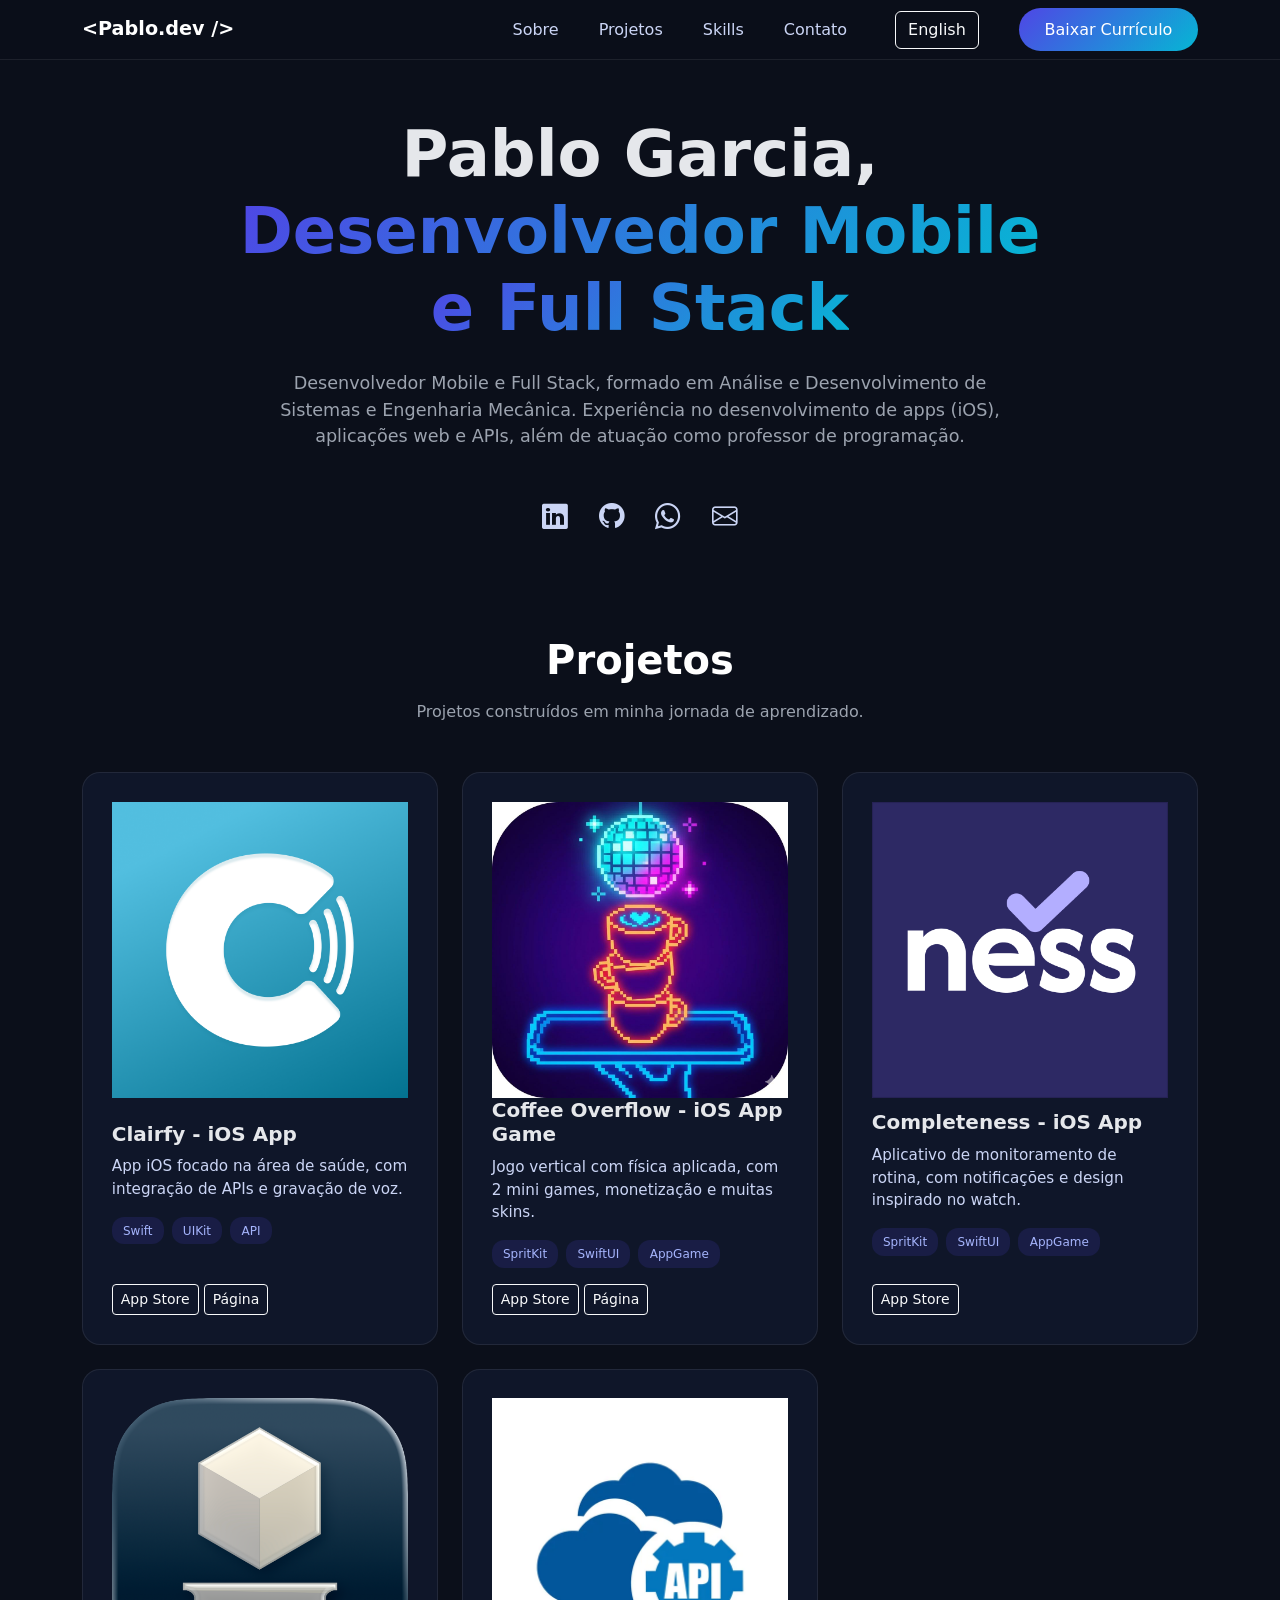
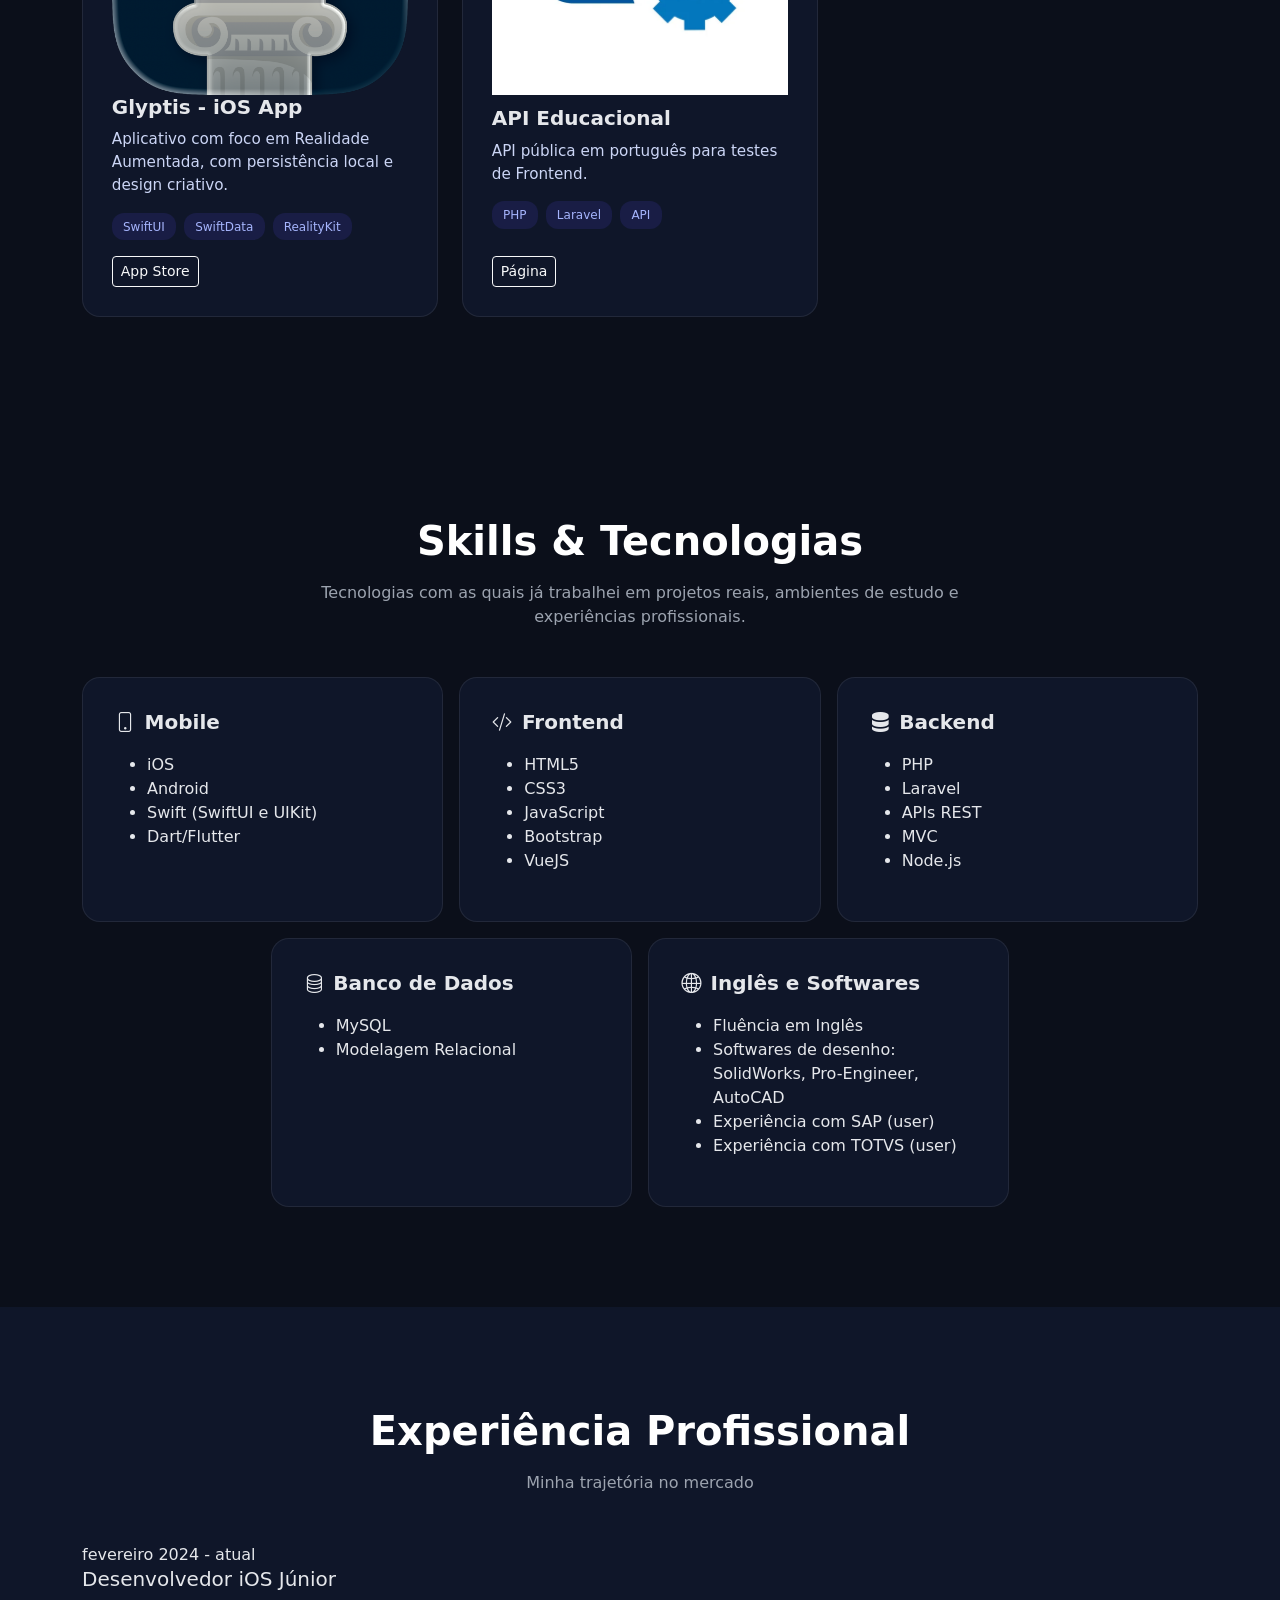
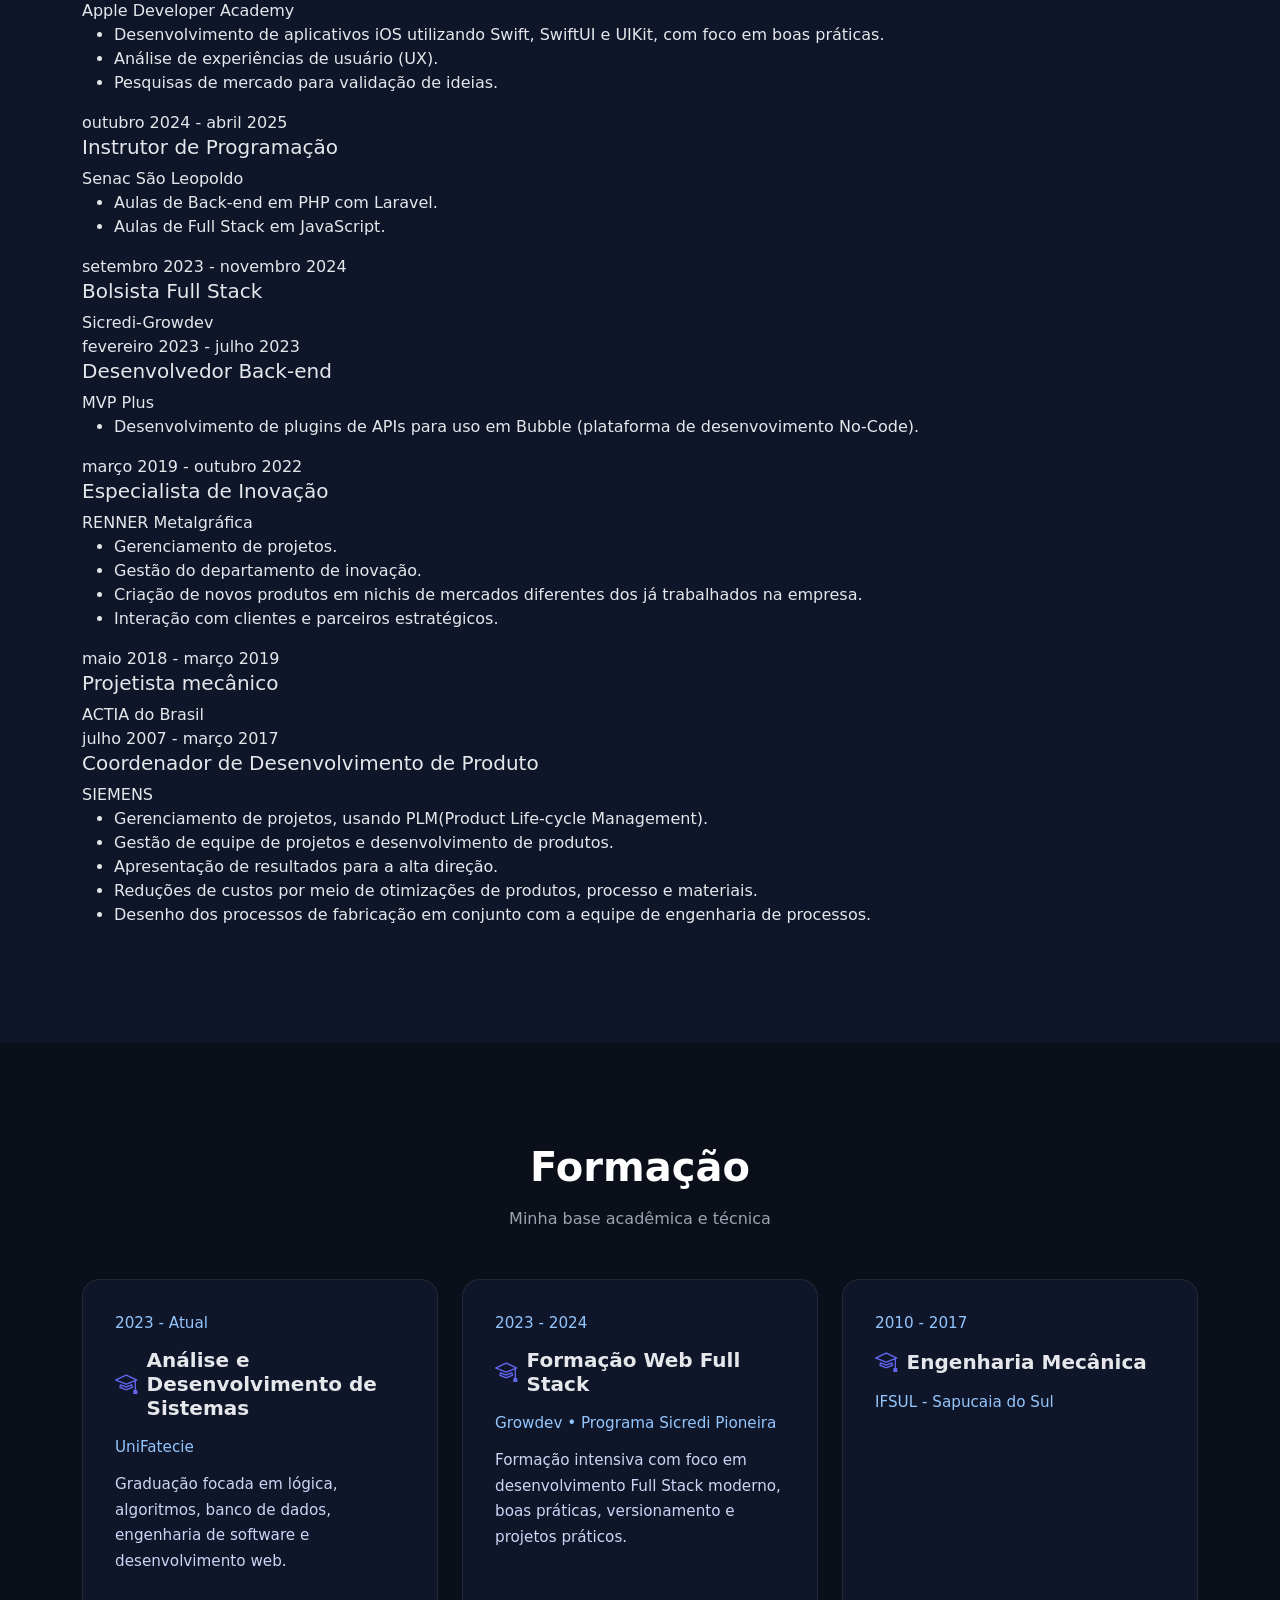
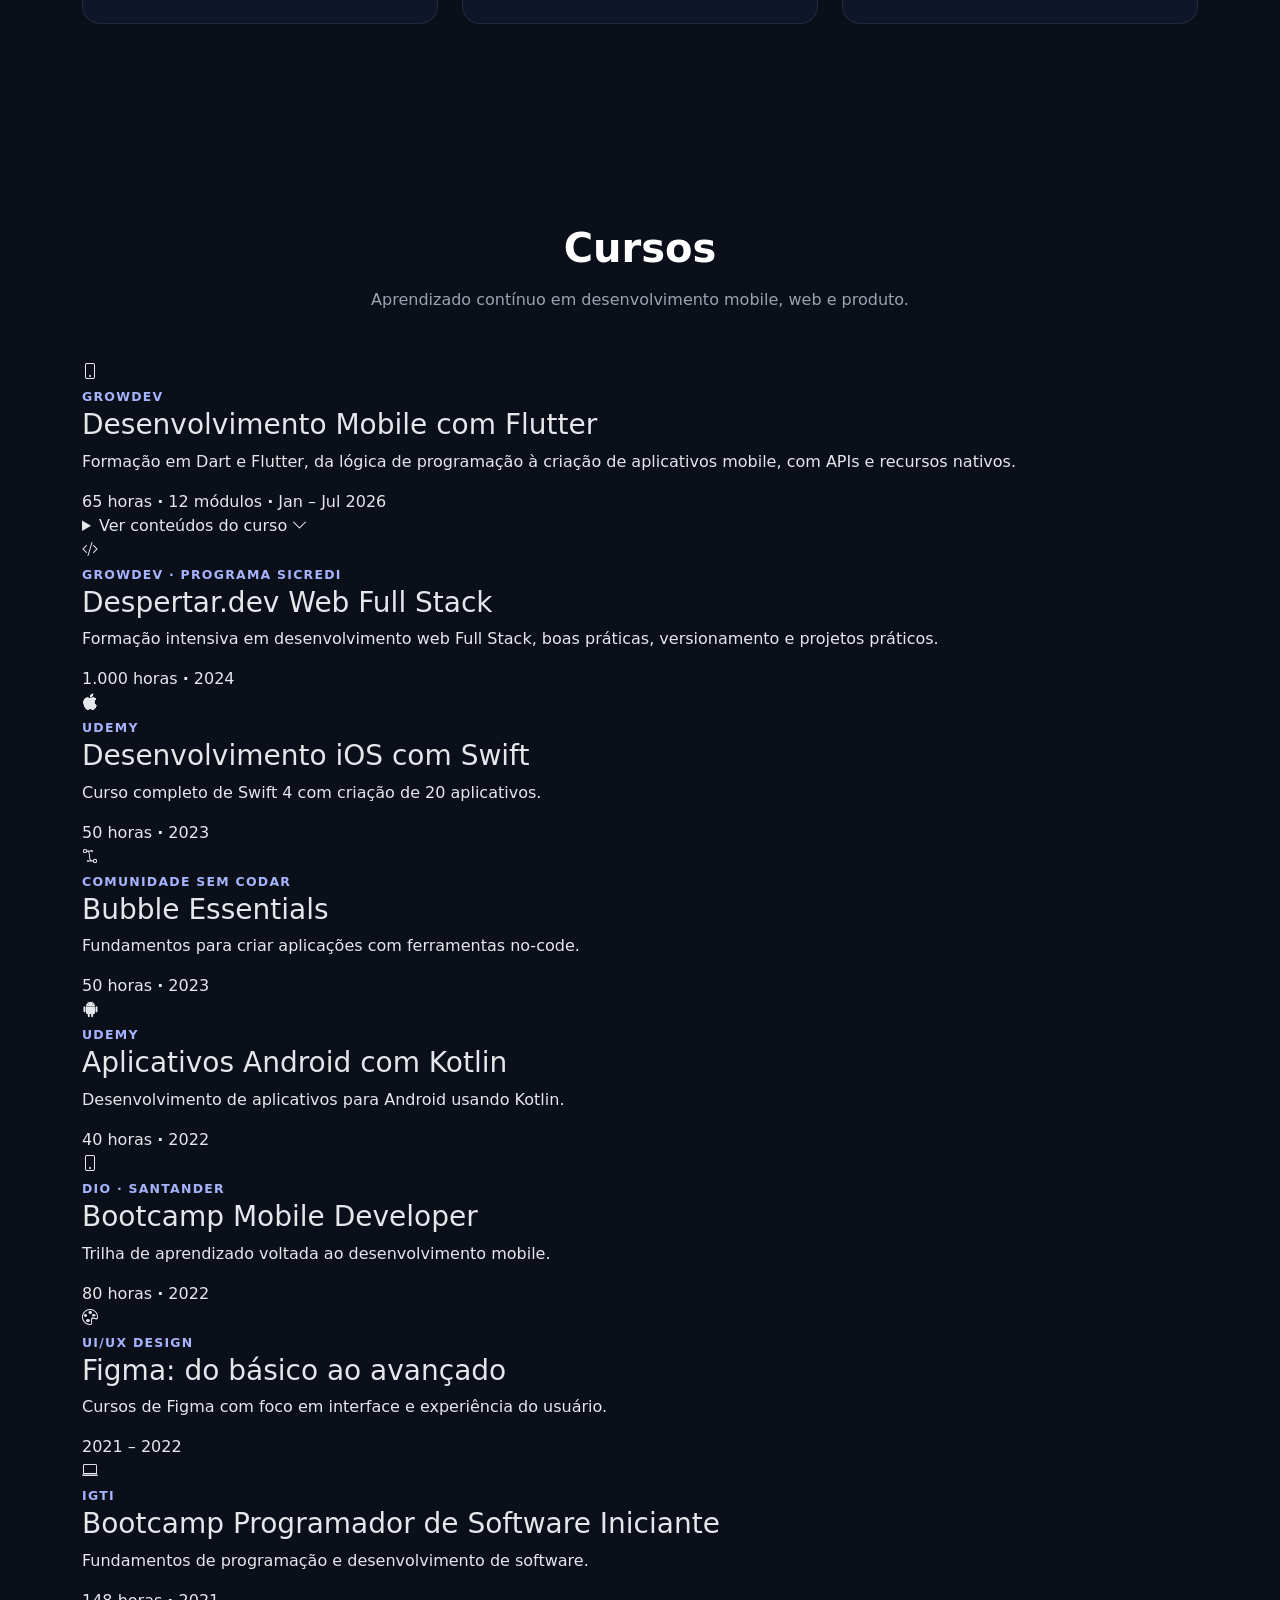
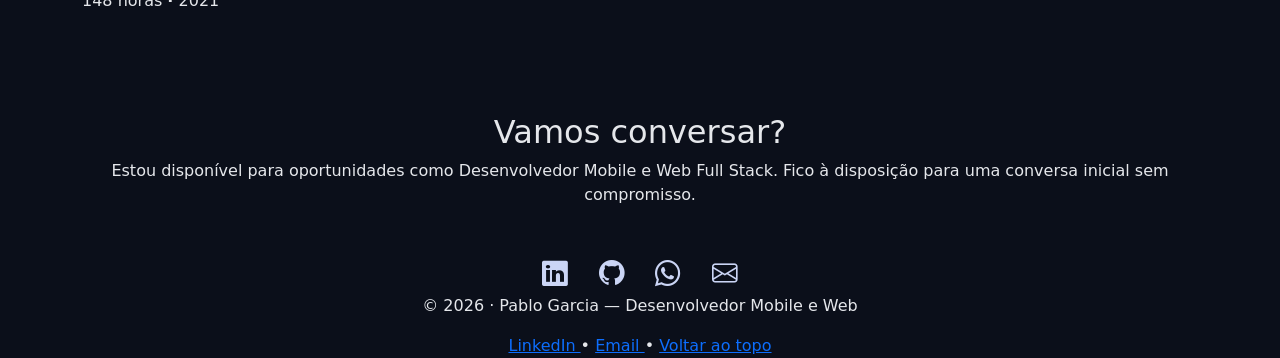
==== commit 0a5cce28: "Mais uma tentativa de cards" ====
--- a/index.html
+++ b/index.html
@@ -549,39 +549,15 @@
                 <p class="section-subtitle">Aprendizado contínuo em desenvolvimento mobile, web e produto.</p>
             </div>
 
-            <article class="course-featured mb-5">
-                <div class="course-featured-main">
-                    <span class="course-eyebrow"><i class="bi bi-stars" aria-hidden="true"></i> Destaque · Growdev</span>
-                    <h3>Desenvolvimento Mobile com Flutter</h3>
-                    <p class="course-featured-description">Formação prática em Dart e Flutter, da lógica de programação à criação de aplicativos mobile completos, com integração a APIs e recursos nativos.</p>
-                    <div class="course-tags" aria-label="Tecnologias e conteúdos">
-                        <span>Dart</span><span>Flutter</span><span>MobX</span><span>Firebase</span><span>APIs</span><span>Google Maps</span>
-                    </div>
-                </div>
-                <div class="course-stats" aria-label="Dados do curso">
-                    <div class="course-stat"><i class="bi bi-clock" aria-hidden="true"></i><span>Duração</span><strong>65 horas</strong></div>
-                    <div class="course-stat"><i class="bi bi-journals" aria-hidden="true"></i><span>Conteúdo</span><strong>12 módulos</strong></div>
-                    <div class="course-stat"><i class="bi bi-calendar3" aria-hidden="true"></i><span>Período</span><strong>Jan – Jul 2026</strong></div>
-                </div>
-                <details class="course-modules">
-                    <summary>Explorar os 12 módulos <i class="bi bi-chevron-down" aria-hidden="true"></i></summary>
-                    <div class="module-grid">
-                        <span><i class="bi bi-check-circle-fill"></i>Lógica de programação com Dart</span>
-                        <span><i class="bi bi-check-circle-fill"></i>Programação Orientada a Objetos em Dart</span>
-                        <span><i class="bi bi-check-circle-fill"></i>Fundamentos Mobile Multiplataforma</span>
-                        <span><i class="bi bi-check-circle-fill"></i>Formulários e navegações</span>
-                        <span><i class="bi bi-check-circle-fill"></i>Gerenciamento de estado com MobX</span>
-                        <span><i class="bi bi-check-circle-fill"></i>Animações e integração com API</span>
-                        <span><i class="bi bi-check-circle-fill"></i>Recursos nativos e armazenamento offline</span>
-                        <span><i class="bi bi-book"></i>Tema, animações e navegações</span>
-                        <span><i class="bi bi-book"></i>Google Maps e localização</span>
-                        <span><i class="bi bi-book"></i>Firebase e Social Login</span>
-                        <span><i class="bi bi-book"></i>Arquitetura e testes automatizados</span>
-                    </div>
-                </details>
-            </article>
-
             <div class="course-grid">
+                <article class="course-card">
+                    <span class="course-card-icon"><i class="bi bi-phone" aria-hidden="true"></i></span>
+                    <div><span class="course-card-label">Growdev</span><h3>Desenvolvimento Mobile com Flutter</h3><p>Formação em Dart e Flutter, da lógica de programação à criação de aplicativos mobile, com APIs e recursos nativos.</p><span class="course-card-meta">65 horas <b>·</b> 12 módulos <b>·</b> Jan – Jul 2026</span>
+                        <details class="course-modules"><summary>Ver conteúdos do curso <i class="bi bi-chevron-down" aria-hidden="true"></i></summary><div class="module-grid">
+                            <span><i class="bi bi-check-circle-fill"></i>Lógica de programação com Dart</span><span><i class="bi bi-check-circle-fill"></i>Programação Orientada a Objetos em Dart</span><span><i class="bi bi-check-circle-fill"></i>Fundamentos Mobile Multiplataforma</span><span><i class="bi bi-check-circle-fill"></i>Formulários e navegações</span><span><i class="bi bi-check-circle-fill"></i>Gerenciamento de estado com MobX</span><span><i class="bi bi-check-circle-fill"></i>Animações e integração com API</span><span><i class="bi bi-check-circle-fill"></i>Recursos nativos e armazenamento offline</span><span><i class="bi bi-book"></i>Tema, animações e navegações</span><span><i class="bi bi-book"></i>Google Maps e localização</span><span><i class="bi bi-book"></i>Firebase e Social Login</span><span><i class="bi bi-book"></i>Arquitetura e testes automatizados</span>
+                        </div></details>
+                    </div>
+                </article>
                 <article class="course-card course-card-secondary">
                     <span class="course-card-icon"><i class="bi bi-code-slash" aria-hidden="true"></i></span>
                     <div><span class="course-card-label">Growdev · Programa Sicredi</span><h3>Despertar.dev Web Full Stack</h3><p>Formação intensiva em desenvolvimento web Full Stack, boas práticas, versionamento e projetos práticos.</p><span class="course-card-meta">1.000 horas <b>·</b> 2024</span></div>
--- a/css/style.css
+++ b/css/style.css
@@ -259,71 +259,19 @@
   line-height: 1.7;
 }
 
-.course-featured {
-  position: relative;
-  overflow: hidden;
-  max-width: 1100px;
-  margin-inline: auto;
-  padding: clamp(1.5rem, 4vw, 3rem);
-  border: 1px solid rgba(129, 140, 248, 0.42);
-  border-radius: 24px;
-  background: radial-gradient(ellipse at 90% 0%, rgba(6, 182, 212, 0.16), transparent 42%), linear-gradient(135deg, #141d35, #10182b);
-  box-shadow: 0 24px 60px rgba(0, 0, 0, 0.24);
-}
-
-.course-featured::before {
-  content: "";
-  position: absolute;
-  top: 0;
-  left: 0;
-  right: 0;
-  height: 4px;
-  background: linear-gradient(90deg, #818cf8, #22d3ee, #34d399);
-}
-
-.course-featured-main { max-width: 850px; }
-
-.course-eyebrow,
 .course-card-label {
   color: #a5b4fc;
   font-size: 0.78rem;
   font-weight: 700;
   letter-spacing: 0.1em;
   text-transform: uppercase;
-}
-
-.course-eyebrow i { margin-right: 0.35rem; color: #22d3ee; }
-
-.course-featured h3 {
-  margin: 0.9rem 0 0.75rem;
-  color: #f8fafc;
-  font-size: clamp(1.8rem, 4vw, 2.6rem);
-  font-weight: 750;
-}
-
-.course-featured-description {
-  max-width: 760px;
-  color: #a8b5ca;
-  font-size: 1.05rem;
-  line-height: 1.75;
-}
-
-.course-tags { display: flex; flex-wrap: wrap; gap: 0.55rem; margin-top: 1.25rem; }
-.course-tags span { padding: 0.42rem 0.75rem; border: 1px solid rgba(148, 163, 184, 0.18); border-radius: 999px; background: rgba(15, 23, 42, 0.6); color: #dbeafe; font-size: 0.82rem; }
-
-.course-stats { display: grid; grid-template-columns: repeat(3, minmax(0, 1fr)); gap: 0.8rem; margin-top: 2rem; }
-.course-stat { display: grid; grid-template-columns: 2rem 1fr; align-items: center; column-gap: 0.65rem; padding: 1rem; border: 1px solid rgba(148, 163, 184, 0.12); border-radius: 16px; background: rgba(30, 41, 65, 0.72); }
-.course-stat > i { grid-row: span 2; color: #67e8f9; font-size: 1.35rem; }
-.course-stat span { color: #94a3b8; font-size: 0.78rem; text-transform: uppercase; letter-spacing: 0.06em; }
-.course-stat strong { color: #f8fafc; font-size: 1.05rem; }
-
-.course-modules { margin-top: 1.3rem; border-top: 1px solid rgba(148, 163, 184, 0.15); }
-.course-modules summary { display: flex; justify-content: space-between; align-items: center; padding: 1.2rem 0 0.2rem; color: #e2e8f0; font-weight: 650; cursor: pointer; list-style: none; }
+.course-modules { margin-top: 0.9rem; border-top: 1px solid rgba(148, 163, 184, 0.15); }
+.course-modules summary { display: flex; justify-content: space-between; align-items: center; gap: 0.75rem; padding: 0.8rem 0 0.1rem; color: #cbd5e1; font-size: 0.86rem; font-weight: 600; cursor: pointer; list-style: none; }
 .course-modules summary::-webkit-details-marker { display: none; }
 .course-modules summary i { color: #a5b4fc; transition: transform 0.2s ease; }
 .course-modules[open] summary i { transform: rotate(180deg); }
-.module-grid { display: grid; grid-template-columns: repeat(2, minmax(0, 1fr)); gap: 0.8rem 1.5rem; padding: 1.2rem 0 0.25rem; }
-.module-grid span { display: flex; align-items: flex-start; gap: 0.6rem; color: #cbd5e1; font-size: 0.9rem; line-height: 1.5; }
+.module-grid { display: grid; grid-template-columns: repeat(2, minmax(0, 1fr)); gap: 0.6rem 1rem; padding: 0.9rem 0 0.25rem; }
+.module-grid span { display: flex; align-items: flex-start; gap: 0.5rem; color: #cbd5e1; font-size: 0.8rem; line-height: 1.45; }
 .module-grid i { flex: 0 0 auto; margin-top: 0.15rem; color: #64748b; }
 .module-grid .bi-check-circle-fill { color: #34d399; }
 
@@ -338,8 +286,6 @@
 .course-card-meta b { padding-inline: 0.2rem; color: #64748b; }
 
 @media (max-width: 767.98px) {
-  .course-stats { grid-template-columns: 1fr; }
-  .course-stat { grid-template-columns: 2.2rem 1fr; }
   .module-grid, .course-grid { grid-template-columns: 1fr; }
   .course-card { padding: 1.2rem; }
 }
